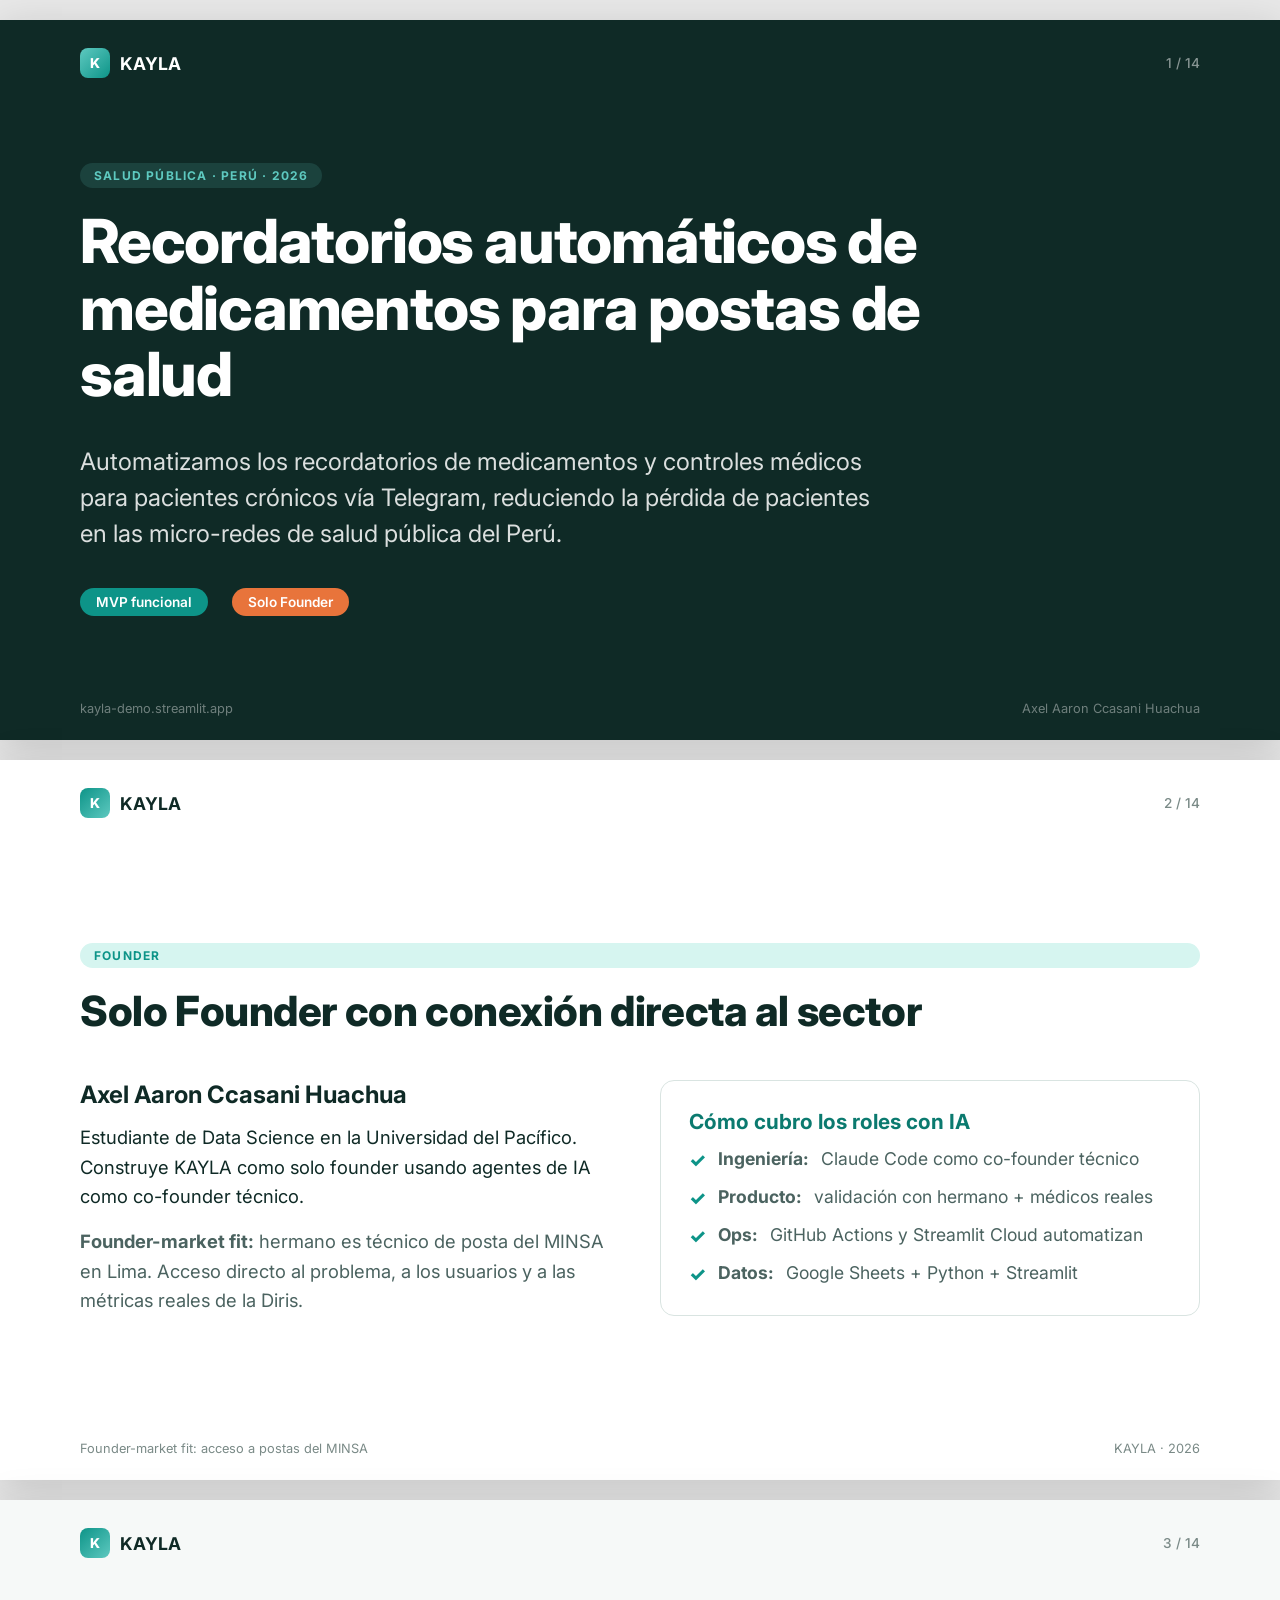
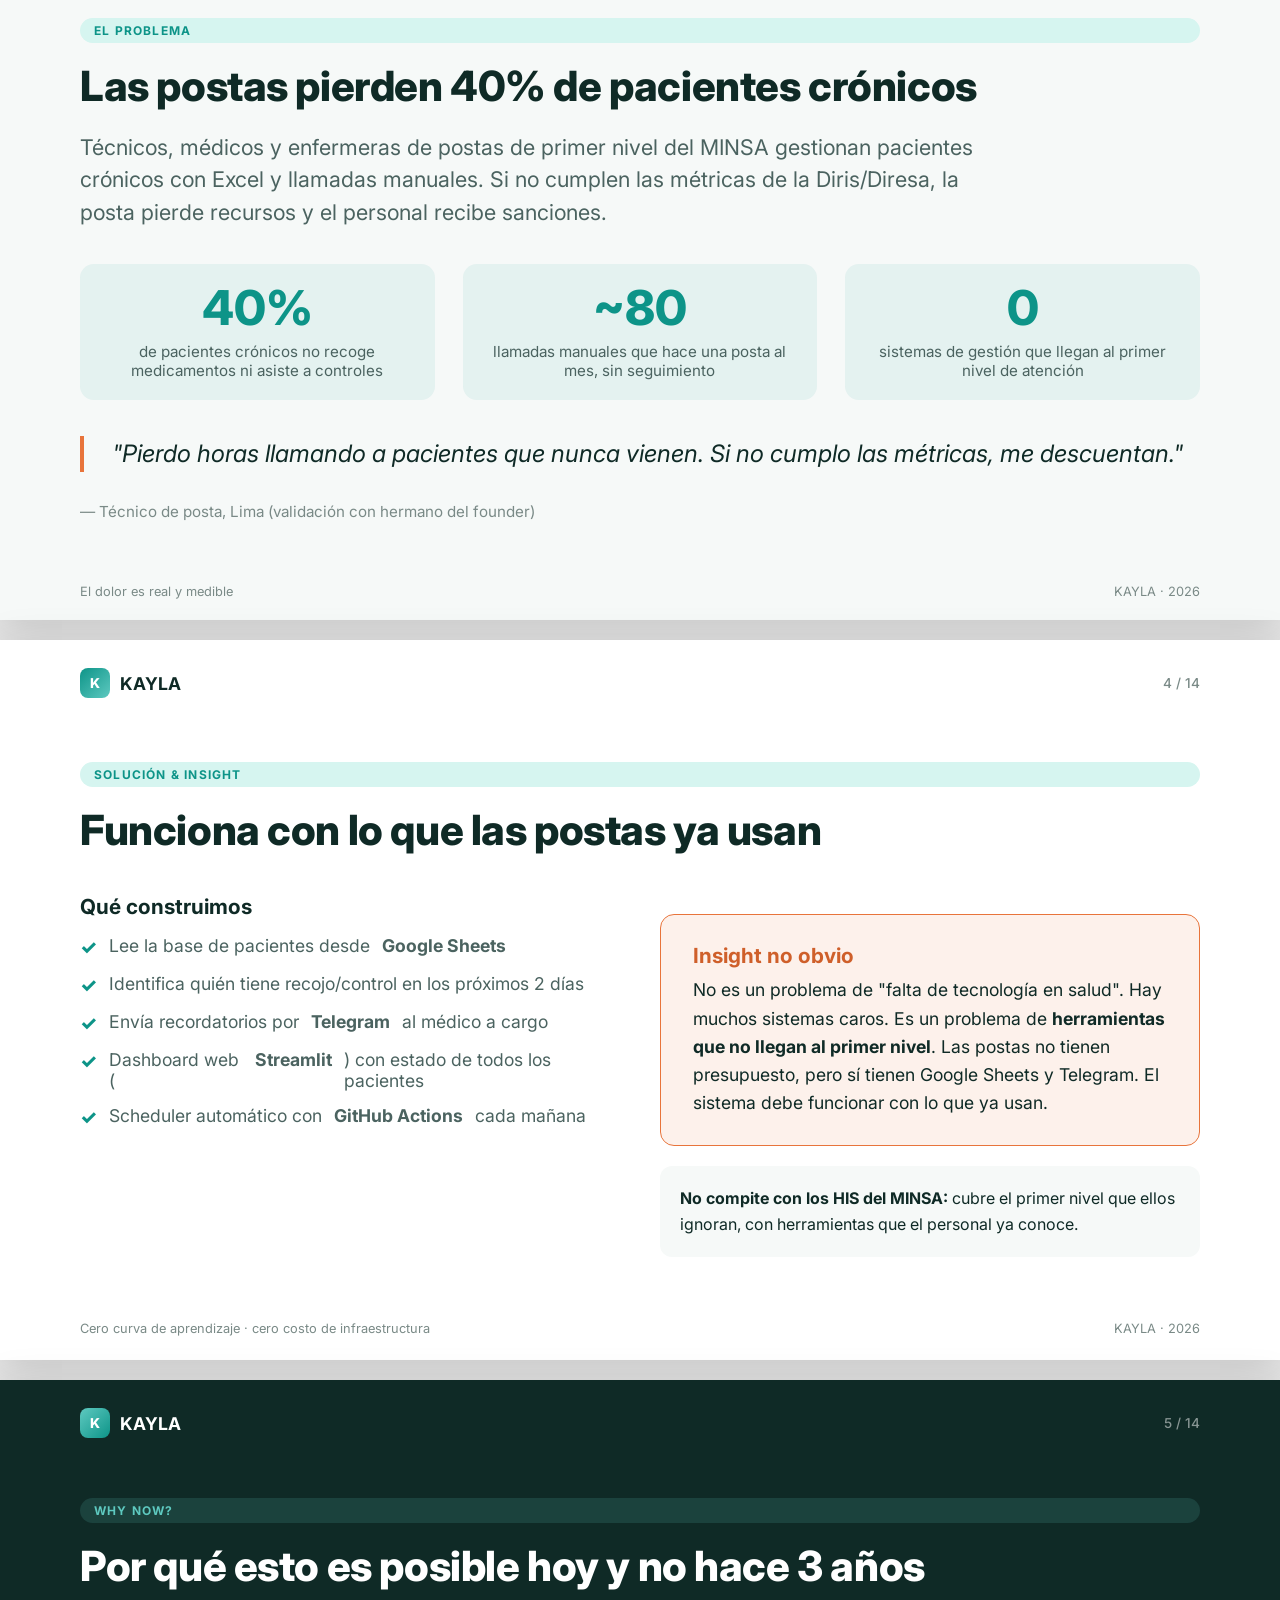
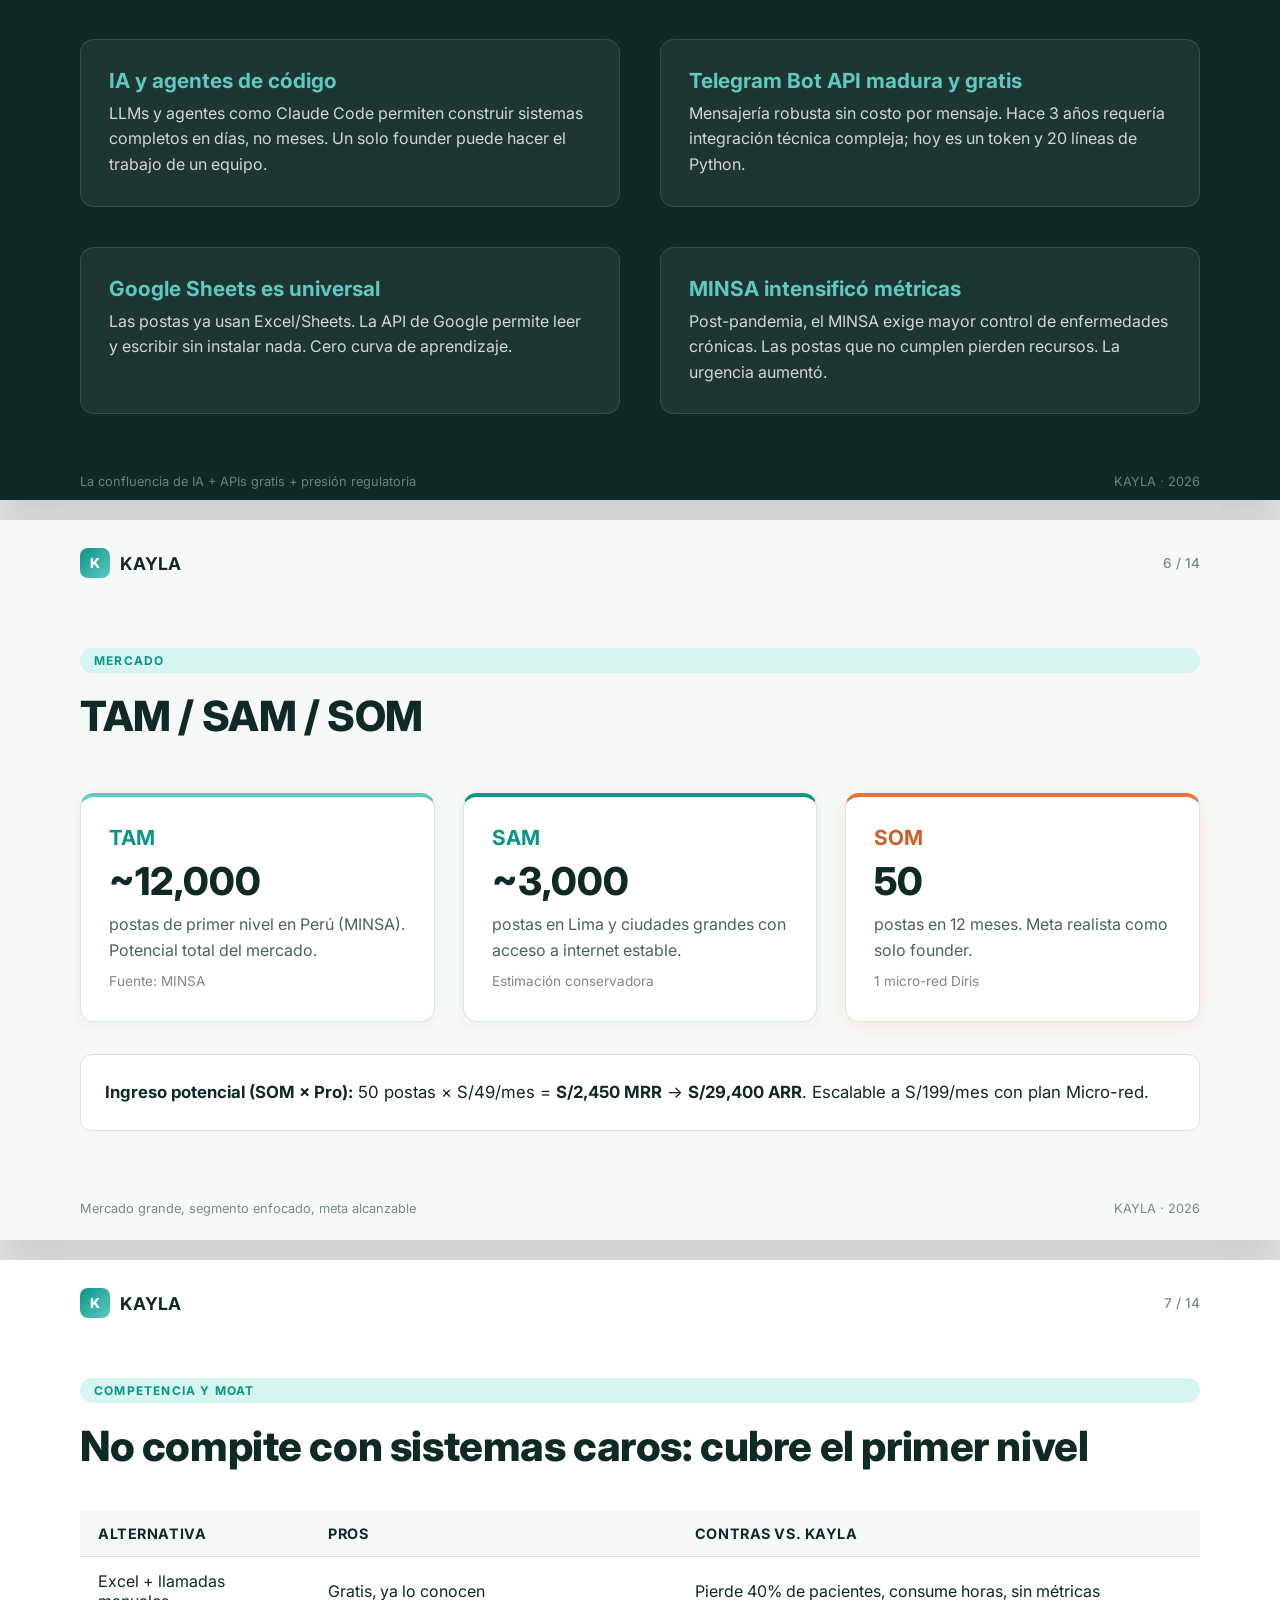
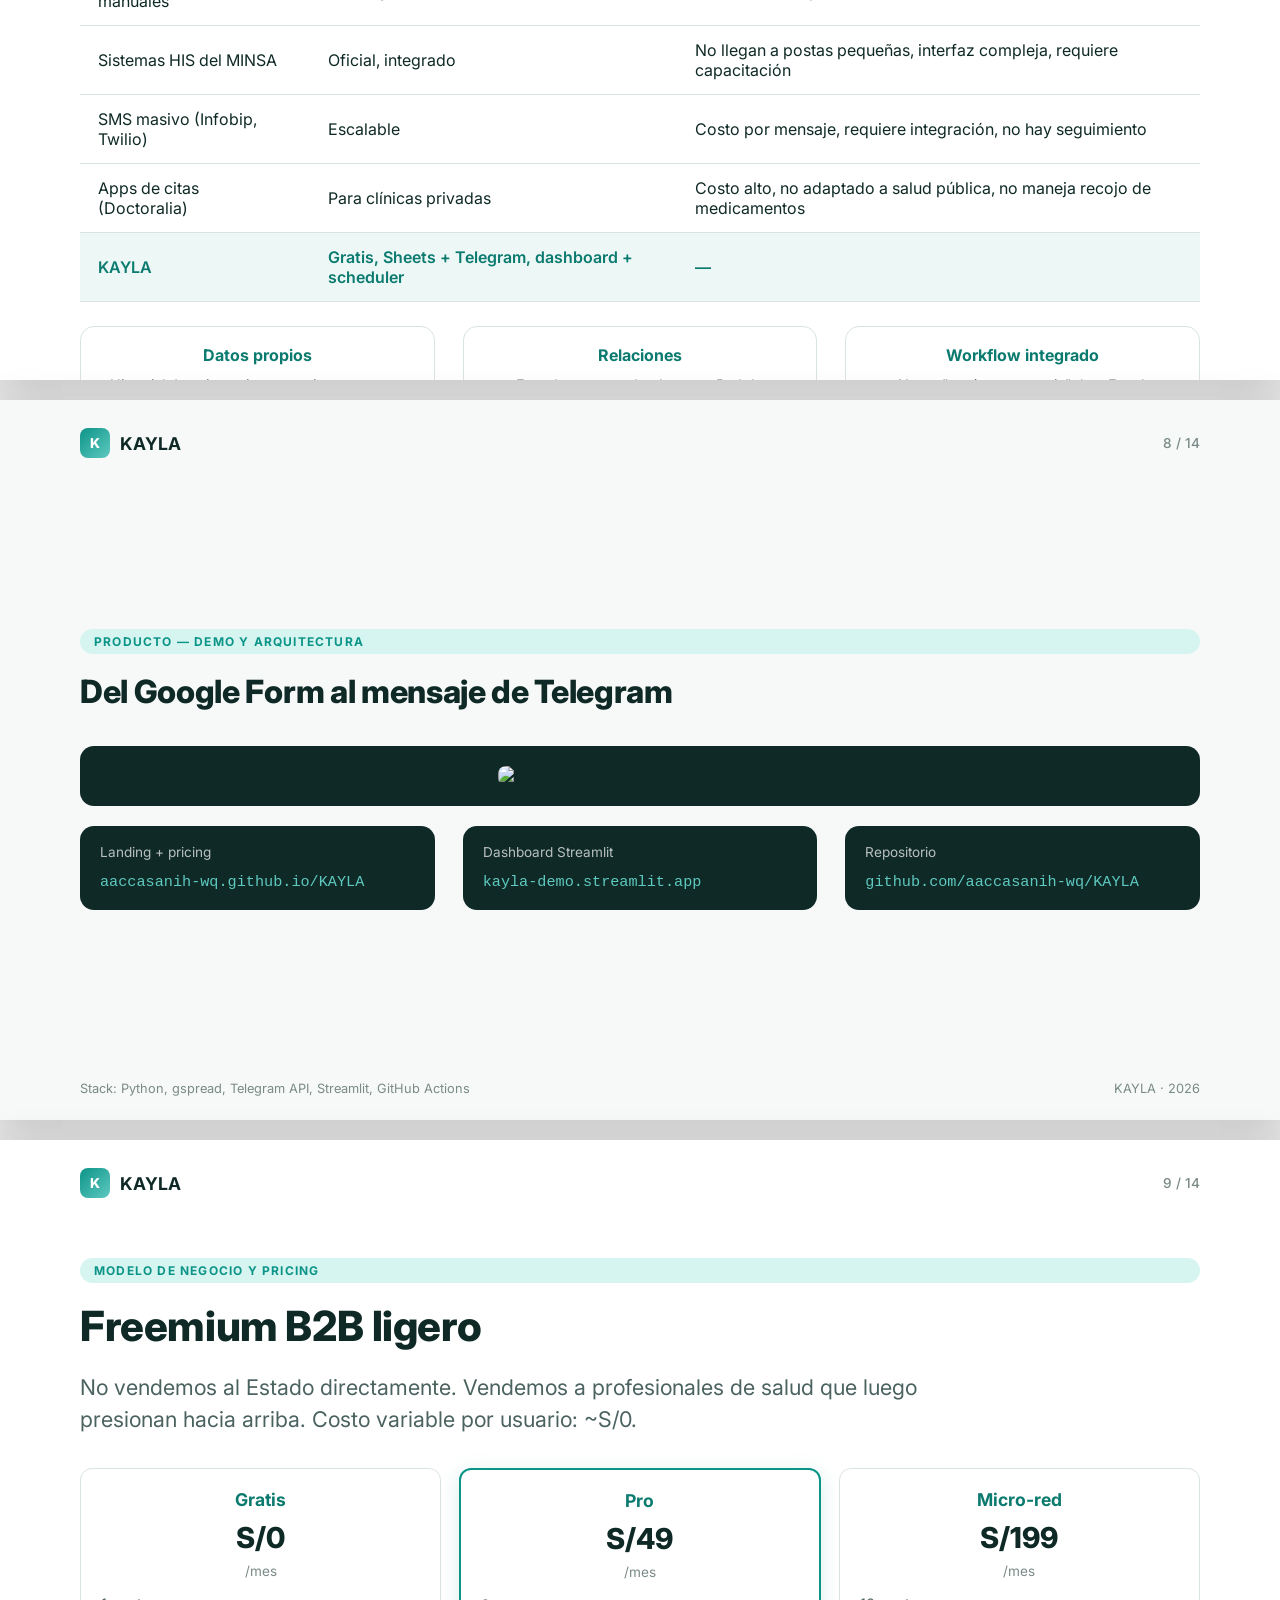
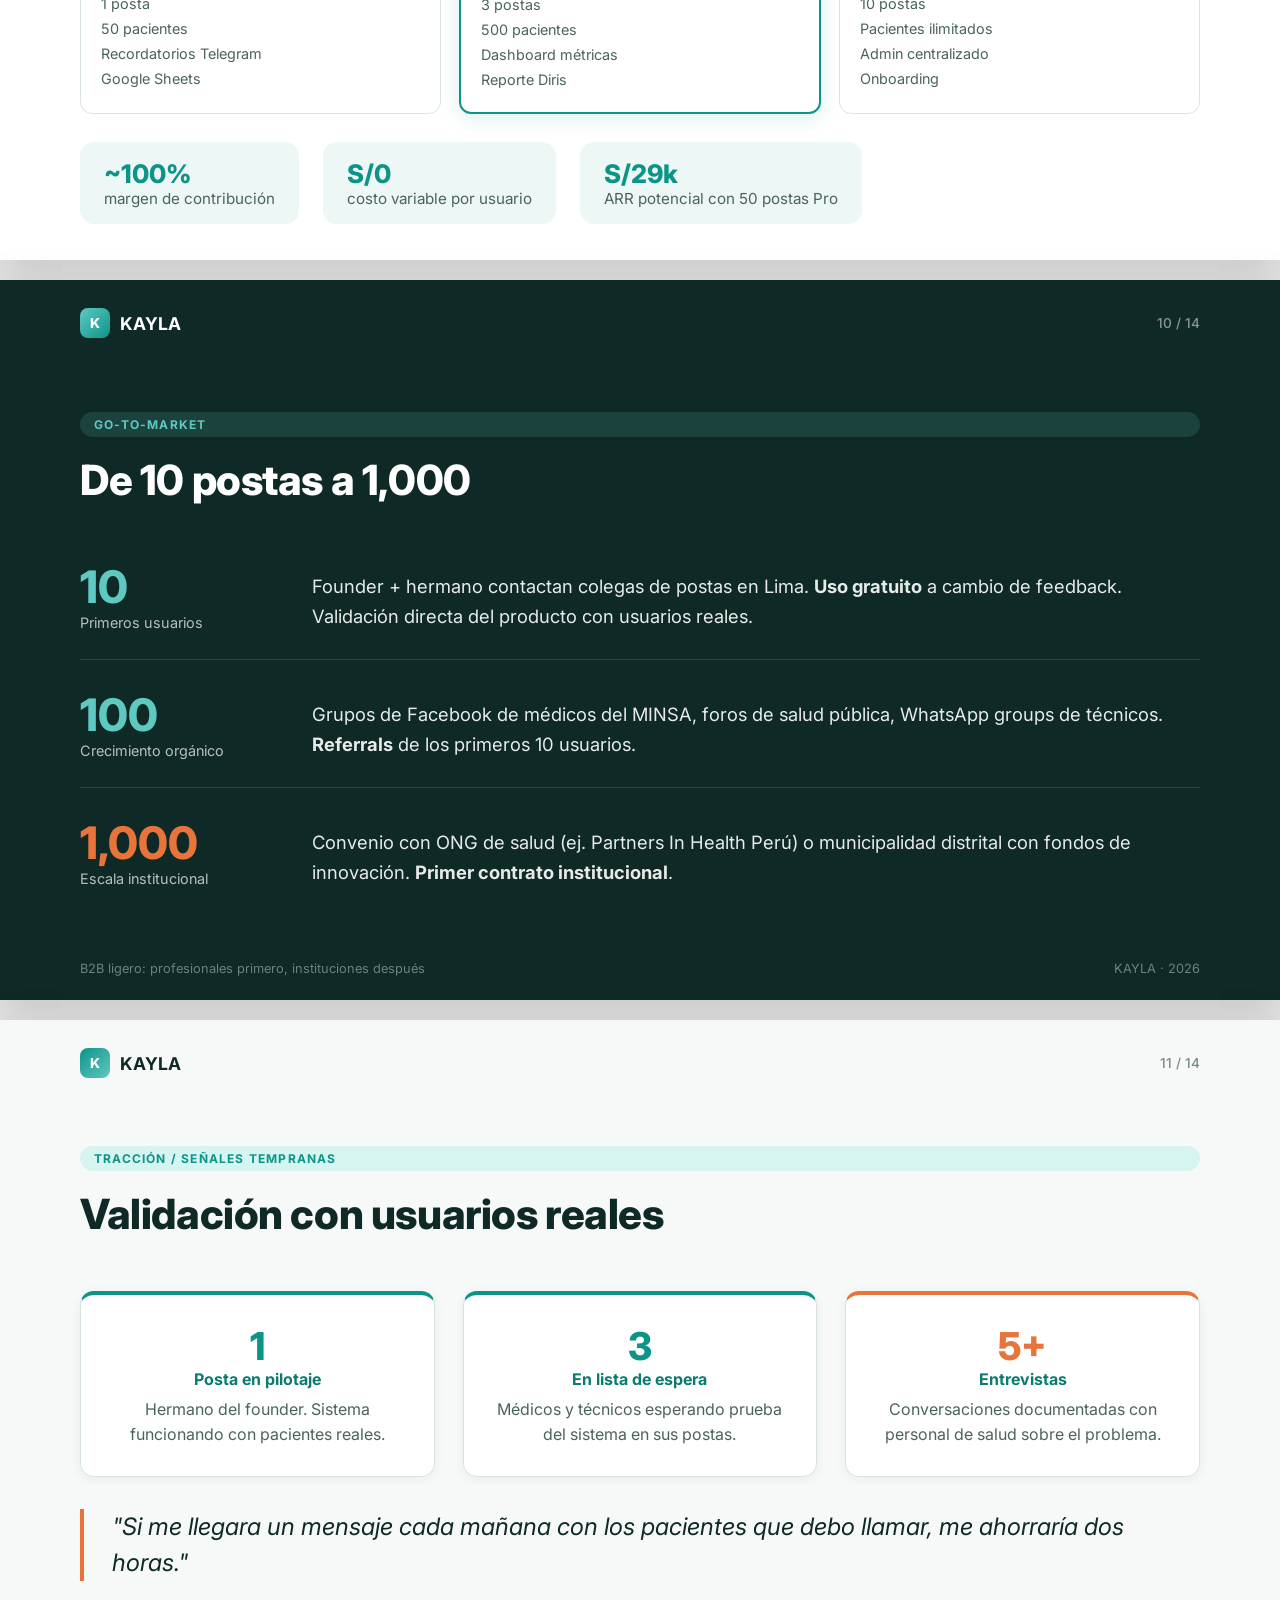
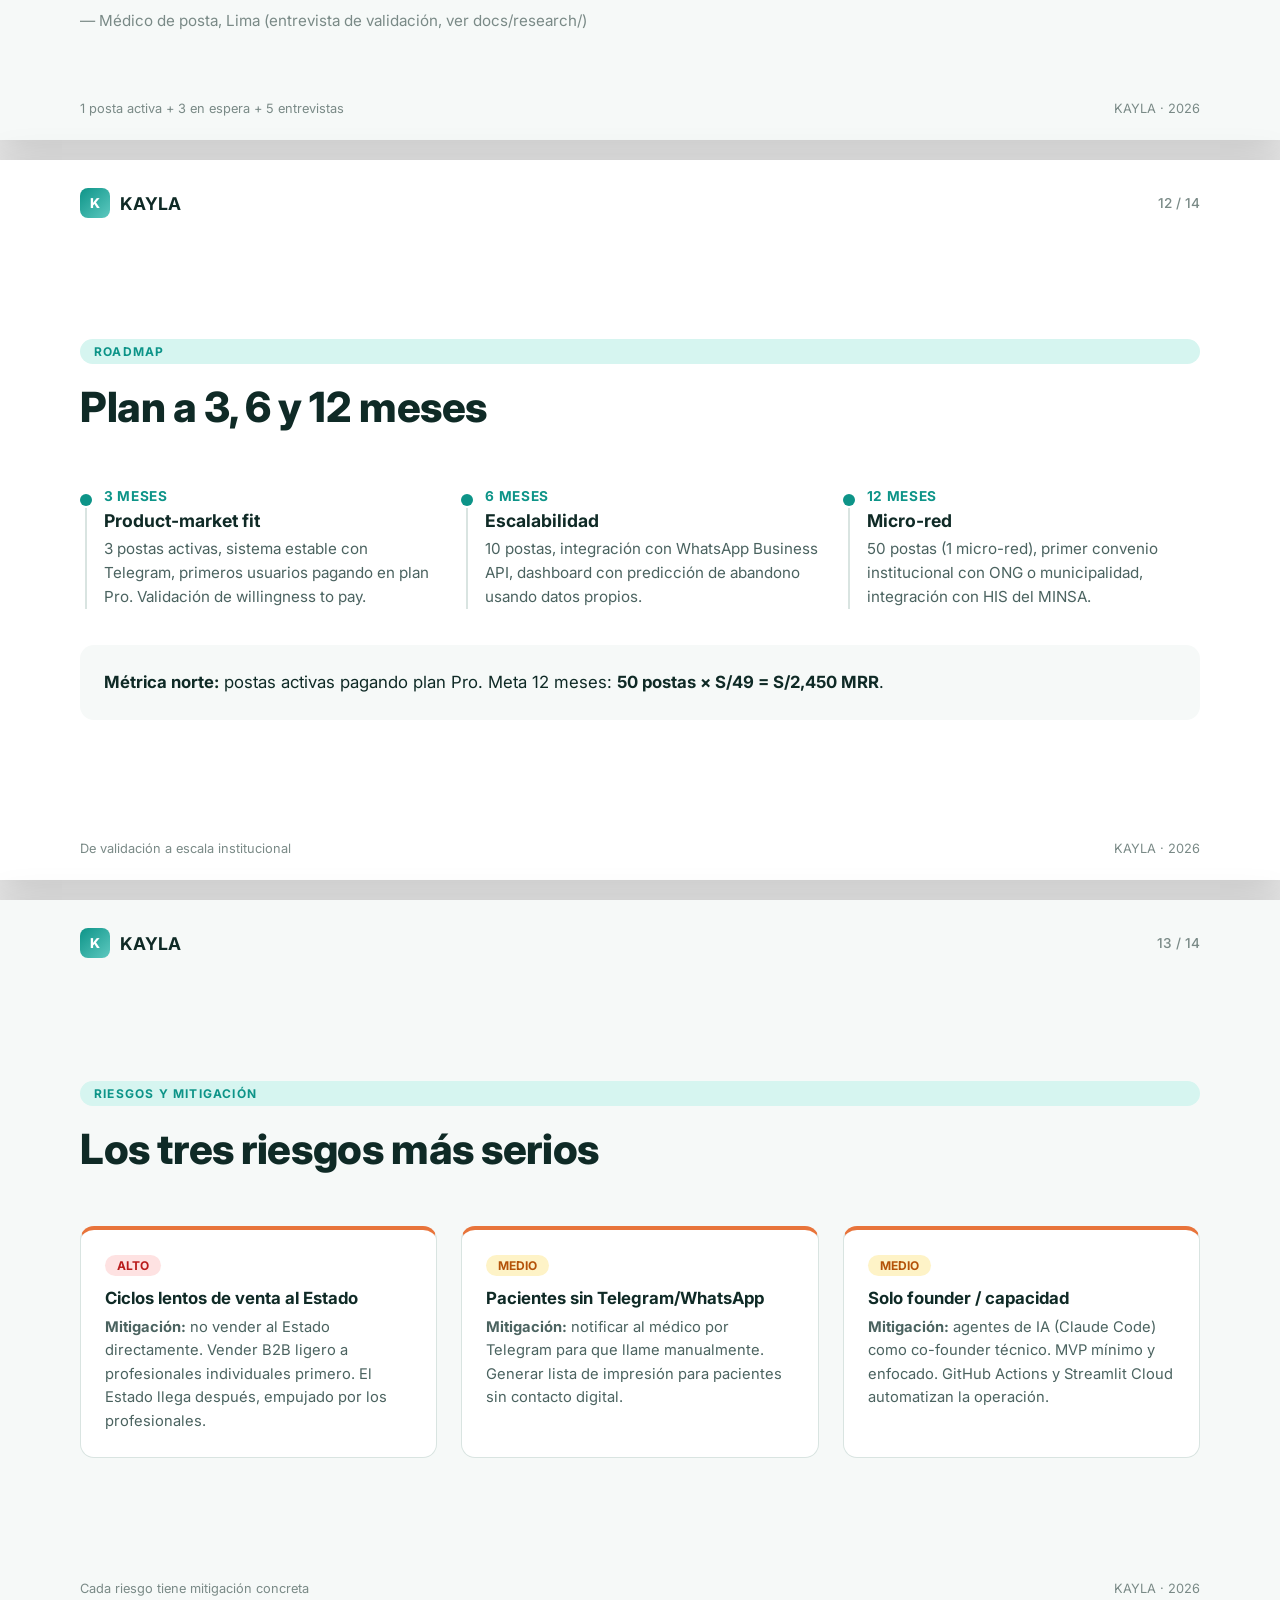
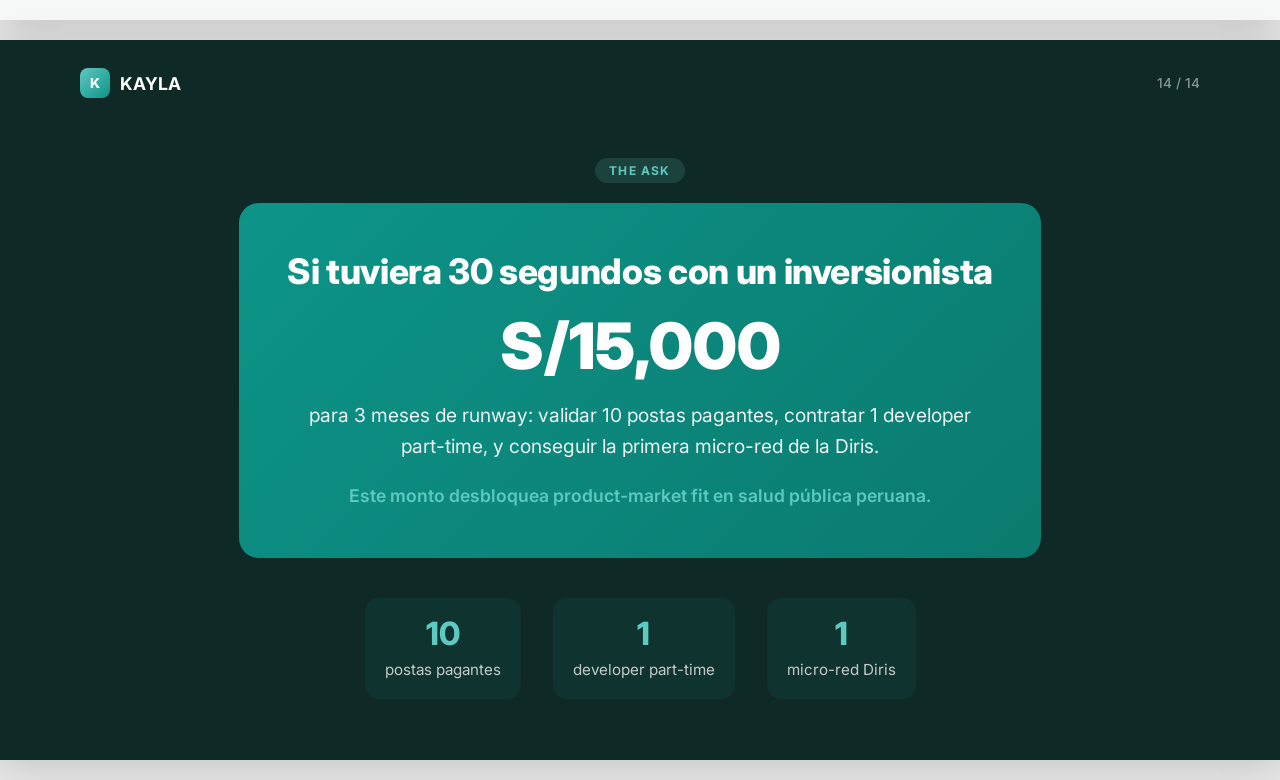
==== docs/pitch.html @ 45ea68ef "docs: agrega pitch deck en formato YC con 14 slides" ====
<!DOCTYPE html>
<html lang="es">
<head>
<meta charset="UTF-8">
<meta name="viewport" content="width=device-width, initial-scale=1.0">
<title>KAYLA — Pitch Deck</title>
<link rel="preconnect" href="https://fonts.googleapis.com">
<link rel="preconnect" href="https://fonts.gstatic.com" crossorigin>
<link href="https://fonts.googleapis.com/css2?family=Inter:wght@400;500;600;700;800;900&display=swap" rel="stylesheet">
<style>
  :root {
    --teal: #0d9488;
    --teal-dark: #0b7a6f;
    --teal-light: #5ec9c0;
    --teal-soft: #d6f5f0;
    --accent: #e8743b;
    --accent-dark: #cf5f2a;
    --bg: #ffffff;
    --bg-soft: #f6f9f8;
    --bg-dark: #0f2a26;
    --text: #0f2a26;
    --text-soft: #4b6360;
    --muted: #7a8a87;
    --border: #d9e4e1;
  }

  * { box-sizing: border-box; margin: 0; padding: 0; }

  body {
    font-family: 'Inter', -apple-system, sans-serif;
    color: var(--text);
    background: #e8e8e8;
  }

  .slide {
    width: 1280px;
    height: 720px;
    position: relative;
    overflow: hidden;
    background: var(--bg);
    margin: 20px auto;
    box-shadow: 0 8px 40px rgba(0,0,0,0.15);
    display: flex;
    flex-direction: column;
  }

  .slide-dark { background: var(--bg-dark); color: #fff; }
  .slide-soft { background: var(--bg-soft); }

  .slide-content {
    flex: 1;
    padding: 60px 80px;
    display: flex;
    flex-direction: column;
    justify-content: center;
  }

  .slide-header {
    padding: 28px 80px 0;
    display: flex;
    justify-content: space-between;
    align-items: center;
  }

  .slide-brand {
    display: flex;
    align-items: center;
    gap: 10px;
    font-weight: 700;
    font-size: 1.1rem;
  }

  .brand-mark {
    width: 30px;
    height: 30px;
    border-radius: 8px;
    background: linear-gradient(135deg, var(--teal), var(--teal-light));
    display: grid;
    place-items: center;
    color: #fff;
    font-weight: 800;
    font-size: 0.85rem;
  }

  .slide-dark .brand-mark { background: linear-gradient(135deg, var(--teal-light), var(--teal)); }

  .slide-number {
    font-size: 0.85rem;
    color: var(--muted);
    font-weight: 500;
  }

  .slide-dark .slide-number { color: rgba(255,255,255,0.5); }

  .slide-footer {
    padding: 0 80px 24px;
    display: flex;
    justify-content: space-between;
    align-items: center;
    font-size: 0.8rem;
    color: var(--muted);
  }

  .slide-dark .slide-footer { color: rgba(255,255,255,0.4); }

  .eyebrow {
    display: inline-block;
    font-size: 0.75rem;
    font-weight: 700;
    letter-spacing: 0.1em;
    text-transform: uppercase;
    color: var(--teal);
    background: var(--teal-soft);
    padding: 5px 14px;
    border-radius: 999px;
    margin-bottom: 20px;
  }

  .slide-dark .eyebrow {
    color: var(--teal-light);
    background: rgba(94, 201, 192, 0.15);
  }

  h1 {
    font-size: 3.2rem;
    font-weight: 800;
    line-height: 1.1;
    letter-spacing: -0.02em;
    margin-bottom: 24px;
  }

  h2 {
    font-size: 2.6rem;
    font-weight: 800;
    line-height: 1.15;
    letter-spacing: -0.01em;
    margin-bottom: 20px;
  }

  .slide-dark h1, .slide-dark h2 { color: #fff; }

  h3 {
    font-size: 1.3rem;
    font-weight: 700;
    margin-bottom: 10px;
  }

  p { line-height: 1.6; font-size: 1.15rem; }
  .slide-dark p { color: rgba(255,255,255,0.88); }

  .lead { font-size: 1.35rem; line-height: 1.5; color: var(--text-soft); }
  .slide-dark .lead { color: rgba(255,255,255,0.85); }

  .grid-2 { display: grid; grid-template-columns: 1fr 1fr; gap: 40px; }
  .grid-3 { display: grid; grid-template-columns: repeat(3, 1fr); gap: 28px; }
  .grid-4 { display: grid; grid-template-columns: repeat(4, 1fr); gap: 20px; }

  .card {
    background: #fff;
    border: 1px solid var(--border);
    border-radius: 14px;
    padding: 28px;
  }

  .slide-soft .card { box-shadow: 0 2px 12px rgba(15,42,38,0.06); }

  .card h3 { color: var(--teal-dark); margin-bottom: 8px; }
  .card p { font-size: 1rem; color: var(--text-soft); margin: 0; }

  .stat {
    text-align: center;
    padding: 20px;
    background: rgba(13,148,136,0.08);
    border-radius: 14px;
  }

  .stat-value {
    font-size: 3rem;
    font-weight: 800;
    color: var(--teal);
    line-height: 1;
    margin-bottom: 10px;
  }

  .stat-label {
    font-size: 0.95rem;
    color: var(--text-soft);
  }

  .stat-dark .stat-value { color: var(--teal-light); }
  .stat-dark .stat-label { color: rgba(255,255,255,0.75); }

  .pill {
    display: inline-block;
    padding: 6px 16px;
    border-radius: 999px;
    font-size: 0.85rem;
    font-weight: 600;
    background: var(--teal);
    color: #fff;
    margin-right: 8px;
  }

  table {
    width: 100%;
    border-collapse: collapse;
    font-size: 1rem;
  }

  th, td {
    text-align: left;
    padding: 14px 18px;
    border-bottom: 1px solid var(--border);
  }

  th {
    background: var(--bg-soft);
    font-weight: 700;
    color: var(--text);
    font-size: 0.9rem;
    text-transform: uppercase;
    letter-spacing: 0.04em;
  }

  .col-highlight {
    background: rgba(13,148,136,0.08);
    font-weight: 600;
    color: var(--teal-dark);
  }

  .check-list {
    list-style: none;
    display: grid;
    gap: 14px;
  }

  .check-list li {
    display: flex;
    gap: 12px;
    align-items: flex-start;
    font-size: 1.1rem;
    color: var(--text-soft);
  }

  .check-list li::before {
    content: "✓";
    color: var(--teal);
    font-weight: 800;
    font-size: 1.2rem;
    flex-shrink: 0;
  }

  .quote {
    font-size: 1.5rem;
    font-style: italic;
    line-height: 1.5;
    color: var(--text);
    border-left: 4px solid var(--accent);
    padding-left: 28px;
    margin: 20px 0;
  }

  .demo-urls {
    background: var(--bg-dark);
    border-radius: 14px;
    padding: 24px 32px;
    color: #fff;
  }

  .demo-urls a {
    color: var(--teal-light);
    font-family: monospace;
    font-size: 1rem;
  }

  .insight-box {
    background: rgba(232,116,59,0.1);
    border: 1.5px solid var(--accent);
    border-radius: 14px;
    padding: 28px 32px;
    margin-top: 20px;
  }

  .insight-box h3 {
    color: var(--accent-dark);
    margin-bottom: 8px;
  }

  .insight-box p { color: var(--text); margin: 0; font-size: 1.1rem; }

  .arch-img {
    background: var(--bg-dark);
    border-radius: 14px;
    padding: 20px;
    display: flex;
    justify-content: center;
  }

  .arch-img img, .arch-img svg { width: 100%; height: auto; border-radius: 8px; }

  .pricing-mini {
    display: grid;
    grid-template-columns: repeat(3, 1fr);
    gap: 18px;
  }

  .plan-mini {
    background: #fff;
    border: 1px solid var(--border);
    border-radius: 12px;
    padding: 20px;
    text-align: center;
  }

  .plan-mini.featured {
    border: 2px solid var(--teal);
    box-shadow: 0 4px 20px rgba(13,148,136,0.15);
  }

  .plan-mini h3 { font-size: 1.1rem; color: var(--teal-dark); }
  .plan-mini .price { font-size: 1.8rem; font-weight: 800; margin: 8px 0; }
  .plan-mini .price-sub { font-size: 0.85rem; color: var(--muted); margin-bottom: 12px; }
  .plan-mini ul { list-style: none; text-align: left; font-size: 0.9rem; color: var(--text-soft); }
  .plan-mini ul li { padding: 4px 0; }

  .timeline {
    display: grid;
    grid-template-columns: repeat(3, 1fr);
    gap: 24px;
  }

  .timeline-item {
    position: relative;
    padding-left: 24px;
  }

  .timeline-item::before {
    content: "";
    position: absolute;
    left: 0;
    top: 6px;
    width: 12px;
    height: 12px;
    border-radius: 50%;
    background: var(--teal);
  }

  .timeline-item::after {
    content: "";
    position: absolute;
    left: 5px;
    top: 20px;
    width: 2px;
    height: calc(100% - 20px);
    background: var(--border);
  }

  .timeline-label {
    font-size: 0.85rem;
    font-weight: 700;
    color: var(--teal);
    text-transform: uppercase;
    letter-spacing: 0.05em;
    margin-bottom: 6px;
  }

  .timeline-item h3 { font-size: 1.1rem; margin-bottom: 6px; }
  .timeline-item p { font-size: 0.95rem; color: var(--text-soft); margin: 0; }

  .risk-grid {
    display: grid;
    grid-template-columns: repeat(3, 1fr);
    gap: 24px;
  }

  .risk-card {
    background: #fff;
    border: 1px solid var(--border);
    border-radius: 14px;
    padding: 24px;
    border-top: 4px solid var(--accent);
  }

  .risk-card .severity {
    display: inline-block;
    padding: 3px 12px;
    border-radius: 999px;
    font-size: 0.75rem;
    font-weight: 700;
    text-transform: uppercase;
    margin-bottom: 12px;
  }

  .severity-high { background: #fee2e2; color: #b91c1c; }
  .severity-med { background: #fef3c7; color: #b45309; }

  .risk-card h3 { font-size: 1.05rem; margin-bottom: 8px; }
  .risk-card p { font-size: 0.92rem; color: var(--text-soft); margin: 0; }

  .ask-box {
    background: linear-gradient(135deg, var(--teal), var(--teal-dark));
    color: #fff;
    border-radius: 20px;
    padding: 48px;
    text-align: center;
  }

  .ask-box h2 { color: #fff; font-size: 2.2rem; margin-bottom: 16px; }
  .ask-box .amount { font-size: 4rem; font-weight: 900; margin: 16px 0; }
  .ask-box p { font-size: 1.2rem; color: rgba(255,255,255,0.92); max-width: 700px; margin: 0 auto; }

  @media print {
    @page {
      size: 1280px 720px;
      margin: 0;
    }
    body { background: #fff; }
    .slide {
      margin: 0;
      box-shadow: none;
      page-break-after: always;
      break-after: page;
    }
  }

  @media screen and (max-width: 1340px) {
    body { background: #e8e8e8; }
    .slide { transform-origin: top center; }
  }
</style>
</head>
<body>

<!-- Slide 1: Title -->
<section class="slide slide-dark">
  <div class="slide-header">
    <div class="slide-brand"><span class="brand-mark">K</span><span>KAYLA</span></div>
    <div class="slide-number">1 / 14</div>
  </div>
  <div class="slide-content" style="justify-content:center; align-items:flex-start;">
    <span class="eyebrow">Salud pública · Perú · 2026</span>
    <h1 style="font-size:3.8rem; max-width:1000px;">Recordatorios automáticos de medicamentos para postas de salud</h1>
    <p class="lead" style="font-size:1.5rem; max-width:820px; margin-top:12px;">
      Automatizamos los recordatorios de medicamentos y controles médicos para pacientes
      crónicos vía Telegram, reduciendo la pérdida de pacientes en las micro-redes de
      salud pública del Perú.
    </p>
    <div style="display:flex; gap:16px; margin-top:36px;">
      <span class="pill">MVP funcional</span>
      <span class="pill" style="background:var(--accent);">Solo Founder</span>
    </div>
  </div>
  <div class="slide-footer">
    <span>kayla-demo.streamlit.app</span>
    <span>Axel Aaron Ccasani Huachua</span>
  </div>
</section>

<!-- Slide 2: Founder -->
<section class="slide">
  <div class="slide-header">
    <div class="slide-brand"><span class="brand-mark">K</span><span>KAYLA</span></div>
    <div class="slide-number">2 / 14</div>
  </div>
  <div class="slide-content">
    <span class="eyebrow">Founder</span>
    <h2>Solo Founder con conexión directa al sector</h2>
    <div class="grid-2" style="margin-top:24px;">
      <div>
        <h3 style="font-size:1.5rem; margin-bottom:14px;">Axel Aaron Ccasani Huachua</h3>
        <p style="margin-bottom:16px;">
          Estudiante de Data Science en la Universidad del Pacífico. Construye KAYLA como
          solo founder usando agentes de IA como co-founder técnico.
        </p>
        <p style="color:var(--text-soft);">
          <strong>Founder-market fit:</strong> hermano es técnico de posta del MINSA en Lima.
          Acceso directo al problema, a los usuarios y a las métricas reales de la Diris.
        </p>
      </div>
      <div class="card">
        <h3>Cómo cubro los roles con IA</h3>
        <ul class="check-list" style="margin-top:14px;">
          <li><strong>Ingeniería:</strong> Claude Code como co-founder técnico</li>
          <li><strong>Producto:</strong> validación con hermano + médicos reales</li>
          <li><strong>Ops:</strong> GitHub Actions y Streamlit Cloud automatizan</li>
          <li><strong>Datos:</strong> Google Sheets + Python + Streamlit</li>
        </ul>
      </div>
    </div>
  </div>
  <div class="slide-footer">
    <span>Founder-market fit: acceso a postas del MINSA</span>
    <span>KAYLA · 2026</span>
  </div>
</section>

<!-- Slide 3: Problema -->
<section class="slide slide-soft">
  <div class="slide-header">
    <div class="slide-brand"><span class="brand-mark">K</span><span>KAYLA</span></div>
    <div class="slide-number">3 / 14</div>
  </div>
  <div class="slide-content">
    <span class="eyebrow">El problema</span>
    <h2>Las postas pierden 40% de pacientes crónicos</h2>
    <p class="lead" style="max-width:900px; margin-bottom:36px;">
      Técnicos, médicos y enfermeras de postas de primer nivel del MINSA gestionan
      pacientes crónicos con Excel y llamadas manuales. Si no cumplen las métricas de la
      Diris/Diresa, la posta pierde recursos y el personal recibe sanciones.
    </p>
    <div class="grid-3">
      <div class="stat">
        <div class="stat-value">40%</div>
        <div class="stat-label">de pacientes crónicos no recoge medicamentos ni asiste a controles</div>
      </div>
      <div class="stat">
        <div class="stat-value">~80</div>
        <div class="stat-label">llamadas manuales que hace una posta al mes, sin seguimiento</div>
      </div>
      <div class="stat">
        <div class="stat-value">0</div>
        <div class="stat-label">sistemas de gestión que llegan al primer nivel de atención</div>
      </div>
    </div>
    <div class="quote" style="margin-top:36px;">
      "Pierdo horas llamando a pacientes que nunca vienen. Si no cumplo las métricas, me descuentan."
    </div>
    <p style="color:var(--muted); font-size:0.95rem; margin-top:8px;">
      — Técnico de posta, Lima (validación con hermano del founder)
    </p>
  </div>
  <div class="slide-footer">
    <span>El dolor es real y medible</span>
    <span>KAYLA · 2026</span>
  </div>
</section>

<!-- Slide 4: Solución & Insight -->
<section class="slide">
  <div class="slide-header">
    <div class="slide-brand"><span class="brand-mark">K</span><span>KAYLA</span></div>
    <div class="slide-number">4 / 14</div>
  </div>
  <div class="slide-content">
    <span class="eyebrow">Solución & insight</span>
    <h2>Funciona con lo que las postas ya usan</h2>
    <div class="grid-2" style="margin-top:20px;">
      <div>
        <h3 style="margin-bottom:16px;">Qué construimos</h3>
        <ul class="check-list">
          <li>Lee la base de pacientes desde <strong>Google Sheets</strong></li>
          <li>Identifica quién tiene recojo/control en los próximos 2 días</li>
          <li>Envía recordatorios por <strong>Telegram</strong> al médico a cargo</li>
          <li>Dashboard web (<strong>Streamlit</strong>) con estado de todos los pacientes</li>
          <li>Scheduler automático con <strong>GitHub Actions</strong> cada mañana</li>
        </ul>
      </div>
      <div>
        <div class="insight-box">
          <h3>Insight no obvio</h3>
          <p>
            No es un problema de "falta de tecnología en salud". Hay muchos sistemas caros.
            Es un problema de <strong>herramientas que no llegan al primer nivel</strong>.
            Las postas no tienen presupuesto, pero sí tienen Google Sheets y Telegram.
            El sistema debe funcionar con lo que ya usan.
          </p>
        </div>
        <div style="margin-top:20px; padding:20px; background:var(--bg-soft); border-radius:12px;">
          <p style="font-size:1rem; margin:0;">
            <strong>No compite con los HIS del MINSA:</strong> cubre el primer nivel que
            ellos ignoran, con herramientas que el personal ya conoce.
          </p>
        </div>
      </div>
    </div>
  </div>
  <div class="slide-footer">
    <span>Cero curva de aprendizaje · cero costo de infraestructura</span>
    <span>KAYLA · 2026</span>
  </div>
</section>

<!-- Slide 5: Why now -->
<section class="slide slide-dark">
  <div class="slide-header">
    <div class="slide-brand"><span class="brand-mark">K</span><span>KAYLA</span></div>
    <div class="slide-number">5 / 14</div>
  </div>
  <div class="slide-content">
    <span class="eyebrow">Why now?</span>
    <h2>Por qué esto es posible hoy y no hace 3 años</h2>
    <div class="grid-2" style="margin-top:28px;">
      <div class="card" style="background:rgba(255,255,255,0.06); border-color:rgba(255,255,255,0.12);">
        <h3 style="color:var(--teal-light);">IA y agentes de código</h3>
        <p style="color:rgba(255,255,255,0.8);">LLMs y agentes como Claude Code permiten construir sistemas completos en días, no meses. Un solo founder puede hacer el trabajo de un equipo.</p>
      </div>
      <div class="card" style="background:rgba(255,255,255,0.06); border-color:rgba(255,255,255,0.12);">
        <h3 style="color:var(--teal-light);">Telegram Bot API madura y gratis</h3>
        <p style="color:rgba(255,255,255,0.8);">Mensajería robusta sin costo por mensaje. Hace 3 años requería integración técnica compleja; hoy es un token y 20 líneas de Python.</p>
      </div>
      <div class="card" style="background:rgba(255,255,255,0.06); border-color:rgba(255,255,255,0.12);">
        <h3 style="color:var(--teal-light);">Google Sheets es universal</h3>
        <p style="color:rgba(255,255,255,0.8);">Las postas ya usan Excel/Sheets. La API de Google permite leer y escribir sin instalar nada. Cero curva de aprendizaje.</p>
      </div>
      <div class="card" style="background:rgba(255,255,255,0.06); border-color:rgba(255,255,255,0.12);">
        <h3 style="color:var(--teal-light);">MINSA intensificó métricas</h3>
        <p style="color:rgba(255,255,255,0.8);">Post-pandemia, el MINSA exige mayor control de enfermedades crónicas. Las postas que no cumplen pierden recursos. La urgencia aumentó.</p>
      </div>
    </div>
  </div>
  <div class="slide-footer">
    <span>La confluencia de IA + APIs gratis + presión regulatoria</span>
    <span>KAYLA · 2026</span>
  </div>
</section>

<!-- Slide 6: Mercado -->
<section class="slide slide-soft">
  <div class="slide-header">
    <div class="slide-brand"><span class="brand-mark">K</span><span>KAYLA</span></div>
    <div class="slide-number">6 / 14</div>
  </div>
  <div class="slide-content">
    <span class="eyebrow">Mercado</span>
    <h2>TAM / SAM / SOM</h2>
    <div class="grid-3" style="margin-top:32px;">
      <div class="card" style="border-top:4px solid var(--teal-light);">
        <h3 style="color:var(--teal);">TAM</h3>
        <div style="font-size:2.4rem; font-weight:800; color:var(--text); margin:8px 0;">~12,000</div>
        <p>postas de primer nivel en Perú (MINSA). Potencial total del mercado.</p>
        <p style="font-size:0.85rem; color:var(--muted); margin-top:8px;">Fuente: MINSA</p>
      </div>
      <div class="card" style="border-top:4px solid var(--teal);">
        <h3 style="color:var(--teal);">SAM</h3>
        <div style="font-size:2.4rem; font-weight:800; color:var(--text); margin:8px 0;">~3,000</div>
        <p>postas en Lima y ciudades grandes con acceso a internet estable.</p>
        <p style="font-size:0.85rem; color:var(--muted); margin-top:8px;">Estimación conservadora</p>
      </div>
      <div class="card" style="border-top:4px solid var(--accent); box-shadow:0 4px 20px rgba(232,116,59,0.15);">
        <h3 style="color:var(--accent-dark);">SOM</h3>
        <div style="font-size:2.4rem; font-weight:800; color:var(--text); margin:8px 0;">50</div>
        <p>postas en 12 meses. Meta realista como solo founder.</p>
        <p style="font-size:0.85rem; color:var(--muted); margin-top:8px;">1 micro-red Diris</p>
      </div>
    </div>
    <div style="margin-top:32px; padding:24px; background:#fff; border-radius:12px; border:1px solid var(--border);">
      <p style="margin:0; font-size:1.05rem;">
        <strong>Ingreso potencial (SOM × Pro):</strong> 50 postas × S/49/mes = <strong>S/2,450 MRR</strong>
        → <strong>S/29,400 ARR</strong>. Escalable a S/199/mes con plan Micro-red.
      </p>
    </div>
  </div>
  <div class="slide-footer">
    <span>Mercado grande, segmento enfocado, meta alcanzable</span>
    <span>KAYLA · 2026</span>
  </div>
</section>

<!-- Slide 7: Competencia y moat -->
<section class="slide">
  <div class="slide-header">
    <div class="slide-brand"><span class="brand-mark">K</span><span>KAYLA</span></div>
    <div class="slide-number">7 / 14</div>
  </div>
  <div class="slide-content">
    <span class="eyebrow">Competencia y moat</span>
    <h2>No compite con sistemas caros: cubre el primer nivel</h2>
    <table style="margin-top:20px;">
      <thead>
        <tr>
          <th>Alternativa</th>
          <th>Pros</th>
          <th>Contras vs. KAYLA</th>
        </tr>
      </thead>
      <tbody>
        <tr>
          <td>Excel + llamadas manuales</td>
          <td>Gratis, ya lo conocen</td>
          <td>Pierde 40% de pacientes, consume horas, sin métricas</td>
        </tr>
        <tr>
          <td>Sistemas HIS del MINSA</td>
          <td>Oficial, integrado</td>
          <td>No llegan a postas pequeñas, interfaz compleja, requiere capacitación</td>
        </tr>
        <tr>
          <td>SMS masivo (Infobip, Twilio)</td>
          <td>Escalable</td>
          <td>Costo por mensaje, requiere integración, no hay seguimiento</td>
        </tr>
        <tr>
          <td>Apps de citas (Doctoralia)</td>
          <td>Para clínicas privadas</td>
          <td>Costo alto, no adaptado a salud pública, no maneja recojo de medicamentos</td>
        </tr>
        <tr>
          <td class="col-highlight">KAYLA</td>
          <td class="col-highlight">Gratis, Sheets + Telegram, dashboard + scheduler</td>
          <td class="col-highlight">—</td>
        </tr>
      </tbody>
    </table>
    <div class="grid-3" style="margin-top:24px;">
      <div class="card" style="text-align:center; padding:18px;">
        <h3 style="font-size:1rem;">Datos propios</h3>
        <p style="font-size:0.9rem;">Historial de asistencia por paciente, posta y enfermedad → predicción de abandono</p>
      </div>
      <div class="card" style="text-align:center; padding:18px;">
        <h3 style="font-size:1rem;">Relaciones</h3>
        <p style="font-size:0.9rem;">Founder conectado al sector. Red de contactos con técnicos y médicos del MINSA</p>
      </div>
      <div class="card" style="text-align:center; padding:18px;">
        <h3 style="font-size:1rem;">Workflow integrado</h3>
        <p style="font-size:0.9rem;">No es "envía un mensaje": leer Excel, identificar riesgo, notificar, confirmar, reportar</p>
      </div>
    </div>
  </div>
  <div class="slide-footer">
    <span>Moat: datos + relaciones + workflow</span>
    <span>KAYLA · 2026</span>
  </div>
</section>

<!-- Slide 8: Producto y arquitectura -->
<section class="slide slide-soft">
  <div class="slide-header">
    <div class="slide-brand"><span class="brand-mark">K</span><span>KAYLA</span></div>
    <div class="slide-number">8 / 14</div>
  </div>
  <div class="slide-content" style="padding:48px 80px;">
    <span class="eyebrow">Producto — demo y arquitectura</span>
    <h2 style="font-size:2rem;">Del Google Form al mensaje de Telegram</h2>
    <div class="arch-img" style="margin-top:16px;">
      <img src="architecture.svg" alt="Diagrama de arquitectura de KAYLA" style="max-height:340px; width:auto;">
    </div>
    <div class="grid-3" style="margin-top:20px;">
      <div class="demo-urls" style="padding:16px 20px;">
        <p style="font-size:0.85rem; margin-bottom:6px; color:rgba(255,255,255,0.7);">Landing + pricing</p>
        <p style="font-size:0.95rem; margin:0; font-family:monospace; color:var(--teal-light);">aaccasanih-wq.github.io/KAYLA</p>
      </div>
      <div class="demo-urls" style="padding:16px 20px;">
        <p style="font-size:0.85rem; margin-bottom:6px; color:rgba(255,255,255,0.7);">Dashboard Streamlit</p>
        <p style="font-size:0.95rem; margin:0; font-family:monospace; color:var(--teal-light);">kayla-demo.streamlit.app</p>
      </div>
      <div class="demo-urls" style="padding:16px 20px;">
        <p style="font-size:0.85rem; margin-bottom:6px; color:rgba(255,255,255,0.7);">Repositorio</p>
        <p style="font-size:0.95rem; margin:0; font-family:monospace; color:var(--teal-light);">github.com/aaccasanih-wq/KAYLA</p>
      </div>
    </div>
  </div>
  <div class="slide-footer">
    <span>Stack: Python, gspread, Telegram API, Streamlit, GitHub Actions</span>
    <span>KAYLA · 2026</span>
  </div>
</section>

<!-- Slide 9: Modelo de negocio -->
<section class="slide">
  <div class="slide-header">
    <div class="slide-brand"><span class="brand-mark">K</span><span>KAYLA</span></div>
    <div class="slide-number">9 / 14</div>
  </div>
  <div class="slide-content">
    <span class="eyebrow">Modelo de negocio y pricing</span>
    <h2>Freemium B2B ligero</h2>
    <p class="lead" style="max-width:880px; margin-bottom:32px;">
      No vendemos al Estado directamente. Vendemos a profesionales de salud que luego
      presionan hacia arriba. Costo variable por usuario: ~S/0.
    </p>
    <div class="pricing-mini">
      <div class="plan-mini">
        <h3>Gratis</h3>
        <div class="price">S/0</div>
        <div class="price-sub">/mes</div>
        <ul>
          <li>1 posta</li>
          <li>50 pacientes</li>
          <li>Recordatorios Telegram</li>
          <li>Google Sheets</li>
        </ul>
      </div>
      <div class="plan-mini featured">
        <h3>Pro</h3>
        <div class="price">S/49</div>
        <div class="price-sub">/mes</div>
        <ul>
          <li>3 postas</li>
          <li>500 pacientes</li>
          <li>Dashboard métricas</li>
          <li>Reporte Diris</li>
        </ul>
      </div>
      <div class="plan-mini">
        <h3>Micro-red</h3>
        <div class="price">S/199</div>
        <div class="price-sub">/mes</div>
        <ul>
          <li>10 postas</li>
          <li>Pacientes ilimitados</li>
          <li>Admin centralizado</li>
          <li>Onboarding</li>
        </ul>
      </div>
    </div>
    <div style="margin-top:28px; display:flex; gap:24px;">
      <div class="stat" style="text-align:left; padding:16px 24px;">
        <div style="font-size:1.6rem; font-weight:800; color:var(--teal);">~100%</div>
        <div class="stat-label">margen de contribución</div>
      </div>
      <div class="stat" style="text-align:left; padding:16px 24px;">
        <div style="font-size:1.6rem; font-weight:800; color:var(--teal);">S/0</div>
        <div class="stat-label">costo variable por usuario</div>
      </div>
      <div class="stat" style="text-align:left; padding:16px 24px;">
        <div style="font-size:1.6rem; font-weight:800; color:var(--teal);">S/29k</div>
        <div class="stat-label">ARR potencial con 50 postas Pro</div>
      </div>
    </div>
  </div>
  <div class="slide-footer">
    <span>Telegram, Sheets y GitHub Actions son gratuitos</span>
    <span>KAYLA · 2026</span>
  </div>
</section>

<!-- Slide 10: GTM -->
<section class="slide slide-dark">
  <div class="slide-header">
    <div class="slide-brand"><span class="brand-mark">K</span><span>KAYLA</span></div>
    <div class="slide-number">10 / 14</div>
  </div>
  <div class="slide-content">
    <span class="eyebrow">Go-to-market</span>
    <h2>De 10 postas a 1,000</h2>
    <div style="margin-top:36px;">
      <div style="display:grid; grid-template-columns:200px 1fr; gap:32px; margin-bottom:28px; align-items:start;">
        <div>
          <div style="font-size:2.8rem; font-weight:800; color:var(--teal-light);">10</div>
          <div style="color:rgba(255,255,255,0.7); font-size:0.9rem;">Primeros usuarios</div>
        </div>
        <div style="padding-top:12px;">
          <p style="color:rgba(255,255,255,0.9); margin:0;">
            Founder + hermano contactan colegas de postas en Lima. <strong>Uso gratuito</strong>
            a cambio de feedback. Validación directa del producto con usuarios reales.
          </p>
        </div>
      </div>
      <div style="display:grid; grid-template-columns:200px 1fr; gap:32px; margin-bottom:28px; align-items:start; border-top:1px solid rgba(255,255,255,0.12); padding-top:28px;">
        <div>
          <div style="font-size:2.8rem; font-weight:800; color:var(--teal-light);">100</div>
          <div style="color:rgba(255,255,255,0.7); font-size:0.9rem;">Crecimiento orgánico</div>
        </div>
        <div style="padding-top:12px;">
          <p style="color:rgba(255,255,255,0.9); margin:0;">
            Grupos de Facebook de médicos del MINSA, foros de salud pública, WhatsApp groups
            de técnicos. <strong>Referrals</strong> de los primeros 10 usuarios.
          </p>
        </div>
      </div>
      <div style="display:grid; grid-template-columns:200px 1fr; gap:32px; align-items:start; border-top:1px solid rgba(255,255,255,0.12); padding-top:28px;">
        <div>
          <div style="font-size:2.8rem; font-weight:800; color:var(--accent);">1,000</div>
          <div style="color:rgba(255,255,255,0.7); font-size:0.9rem;">Escala institucional</div>
        </div>
        <div style="padding-top:12px;">
          <p style="color:rgba(255,255,255,0.9); margin:0;">
            Convenio con ONG de salud (ej. Partners In Health Perú) o municipalidad distrital
            con fondos de innovación. <strong>Primer contrato institucional</strong>.
          </p>
        </div>
      </div>
    </div>
  </div>
  <div class="slide-footer">
    <span>B2B ligero: profesionales primero, instituciones después</span>
    <span>KAYLA · 2026</span>
  </div>
</section>

<!-- Slide 11: Tracción -->
<section class="slide slide-soft">
  <div class="slide-header">
    <div class="slide-brand"><span class="brand-mark">K</span><span>KAYLA</span></div>
    <div class="slide-number">11 / 14</div>
  </div>
  <div class="slide-content">
    <span class="eyebrow">Tracción / señales tempranas</span>
    <h2>Validación con usuarios reales</h2>
    <div class="grid-3" style="margin-top:32px;">
      <div class="card" style="text-align:center; border-top:4px solid var(--teal);">
        <div style="font-size:2.4rem; font-weight:800; color:var(--teal);">1</div>
        <h3 style="font-size:1rem;">Posta en pilotaje</h3>
        <p>Hermano del founder. Sistema funcionando con pacientes reales.</p>
      </div>
      <div class="card" style="text-align:center; border-top:4px solid var(--teal);">
        <div style="font-size:2.4rem; font-weight:800; color:var(--teal);">3</div>
        <h3 style="font-size:1rem;">En lista de espera</h3>
        <p>Médicos y técnicos esperando prueba del sistema en sus postas.</p>
      </div>
      <div class="card" style="text-align:center; border-top:4px solid var(--accent);">
        <div style="font-size:2.4rem; font-weight:800; color:var(--accent);">5+</div>
        <h3 style="font-size:1rem;">Entrevistas</h3>
        <p>Conversaciones documentadas con personal de salud sobre el problema.</p>
      </div>
    </div>
    <div class="quote" style="margin-top:32px;">
      "Si me llegara un mensaje cada mañana con los pacientes que debo llamar, me ahorraría dos horas."
    </div>
    <p style="color:var(--muted); font-size:0.95rem; margin-top:8px;">
      — Médico de posta, Lima (entrevista de validación, ver docs/research/)
    </p>
  </div>
  <div class="slide-footer">
    <span>1 posta activa + 3 en espera + 5 entrevistas</span>
    <span>KAYLA · 2026</span>
  </div>
</section>

<!-- Slide 12: Roadmap -->
<section class="slide">
  <div class="slide-header">
    <div class="slide-brand"><span class="brand-mark">K</span><span>KAYLA</span></div>
    <div class="slide-number">12 / 14</div>
  </div>
  <div class="slide-content">
    <span class="eyebrow">Roadmap</span>
    <h2>Plan a 3, 6 y 12 meses</h2>
    <div class="timeline" style="margin-top:36px;">
      <div class="timeline-item">
        <div class="timeline-label">3 meses</div>
        <h3>Product-market fit</h3>
        <p>3 postas activas, sistema estable con Telegram, primeros usuarios pagando en plan Pro. Validación de willingness to pay.</p>
      </div>
      <div class="timeline-item">
        <div class="timeline-label">6 meses</div>
        <h3>Escalabilidad</h3>
        <p>10 postas, integración con WhatsApp Business API, dashboard con predicción de abandono usando datos propios.</p>
      </div>
      <div class="timeline-item">
        <div class="timeline-label">12 meses</div>
        <h3>Micro-red</h3>
        <p>50 postas (1 micro-red), primer convenio institucional con ONG o municipalidad, integración con HIS del MINSA.</p>
      </div>
    </div>
    <div style="margin-top:36px; padding:24px; background:var(--bg-soft); border-radius:14px;">
      <p style="margin:0; font-size:1.05rem;">
        <strong>Métrica norte:</strong> postas activas pagando plan Pro. Meta 12 meses:
        <strong>50 postas × S/49 = S/2,450 MRR</strong>.
      </p>
    </div>
  </div>
  <div class="slide-footer">
    <span>De validación a escala institucional</span>
    <span>KAYLA · 2026</span>
  </div>
</section>

<!-- Slide 13: Riesgos -->
<section class="slide slide-soft">
  <div class="slide-header">
    <div class="slide-brand"><span class="brand-mark">K</span><span>KAYLA</span></div>
    <div class="slide-number">13 / 14</div>
  </div>
  <div class="slide-content">
    <span class="eyebrow">Riesgos y mitigación</span>
    <h2>Los tres riesgos más serios</h2>
    <div class="risk-grid" style="margin-top:32px;">
      <div class="risk-card">
        <span class="severity severity-high">Alto</span>
        <h3>Ciclos lentos de venta al Estado</h3>
        <p><strong>Mitigación:</strong> no vender al Estado directamente. Vender B2B ligero a profesionales individuales primero. El Estado llega después, empujado por los profesionales.</p>
      </div>
      <div class="risk-card">
        <span class="severity severity-med">Medio</span>
        <h3>Pacientes sin Telegram/WhatsApp</h3>
        <p><strong>Mitigación:</strong> notificar al médico por Telegram para que llame manualmente. Generar lista de impresión para pacientes sin contacto digital.</p>
      </div>
      <div class="risk-card">
        <span class="severity severity-med">Medio</span>
        <h3>Solo founder / capacidad</h3>
        <p><strong>Mitigación:</strong> agentes de IA (Claude Code) como co-founder técnico. MVP mínimo y enfocado. GitHub Actions y Streamlit Cloud automatizan la operación.</p>
      </div>
    </div>
  </div>
  <div class="slide-footer">
    <span>Cada riesgo tiene mitigación concreta</span>
    <span>KAYLA · 2026</span>
  </div>
</section>

<!-- Slide 14: The ask -->
<section class="slide slide-dark">
  <div class="slide-header">
    <div class="slide-brand"><span class="brand-mark">K</span><span>KAYLA</span></div>
    <div class="slide-number">14 / 14</div>
  </div>
  <div class="slide-content" style="justify-content:center; align-items:center; text-align:center;">
    <span class="eyebrow">The ask</span>
    <div class="ask-box" style="max-width:880px;">
      <h2>Si tuviera 30 segundos con un inversionista</h2>
      <div class="amount">S/15,000</div>
      <p>para 3 meses de runway: validar 10 postas pagantes, contratar 1 developer part-time,
      y conseguir la primera micro-red de la Diris.</p>
      <p style="margin-top:20px; font-size:1.1rem; color:var(--teal-light); font-weight:600;">
        Este monto desbloquea product-market fit en salud pública peruana.
      </p>
    </div>
    <div style="margin-top:40px; display:flex; gap:32px;">
      <div class="stat stat-dark">
        <div class="stat-value" style="font-size:2rem;">10</div>
        <div class="stat-label">postas pagantes</div>
      </div>
      <div class="stat stat-dark">
        <div class="stat-value" style="font-size:2rem;">1</div>
        <div class="stat-label">developer part-time</div>
      </div>
      <div class="stat stat-dark">
        <div class="stat-value" style="font-size:2rem;">1</div>
        <div class="stat-label">micro-red Diris</div>
      </div>
    </div>
  </div>
  <div class="slide-footer">
    <span>kayla-demo.streamlit.app · github.com/aaccasanih-wq/KAYLA</span>
    <span>Gracias</span>
  </div>
</section>

</body>
</html>
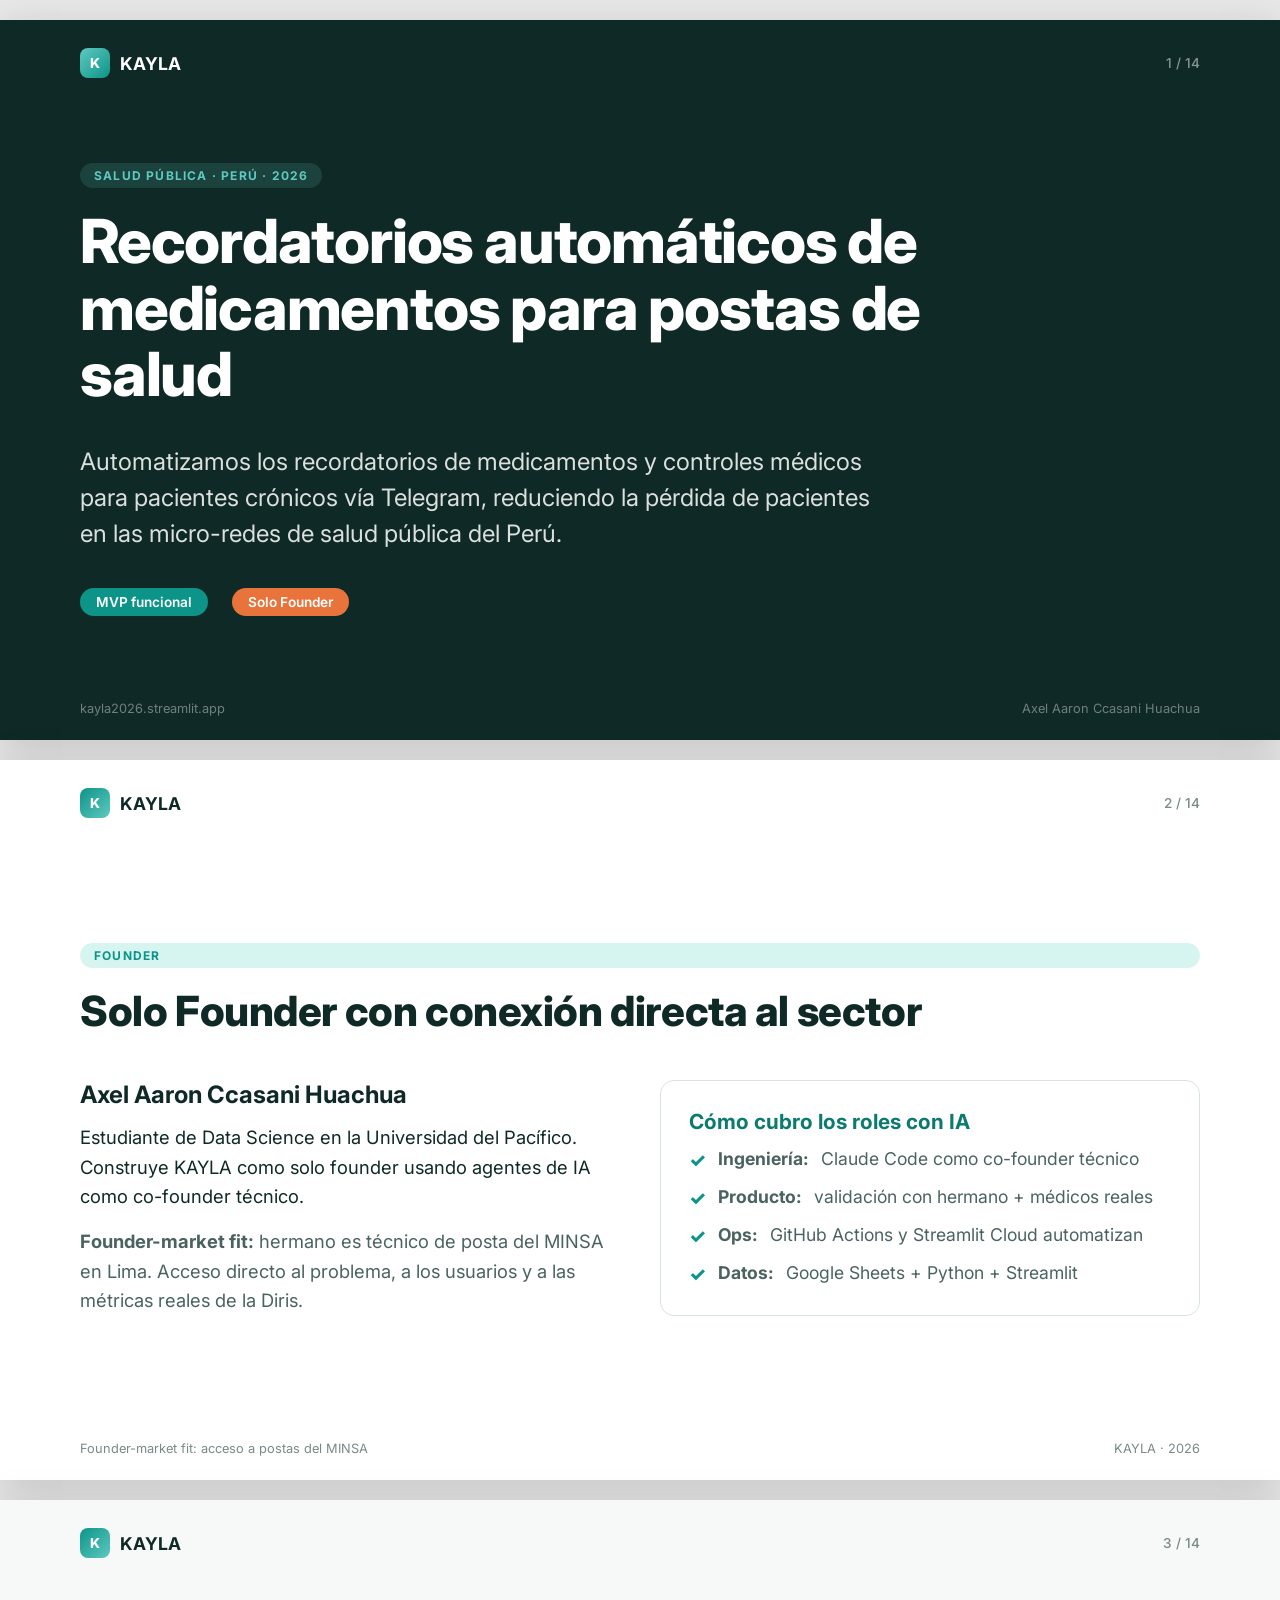
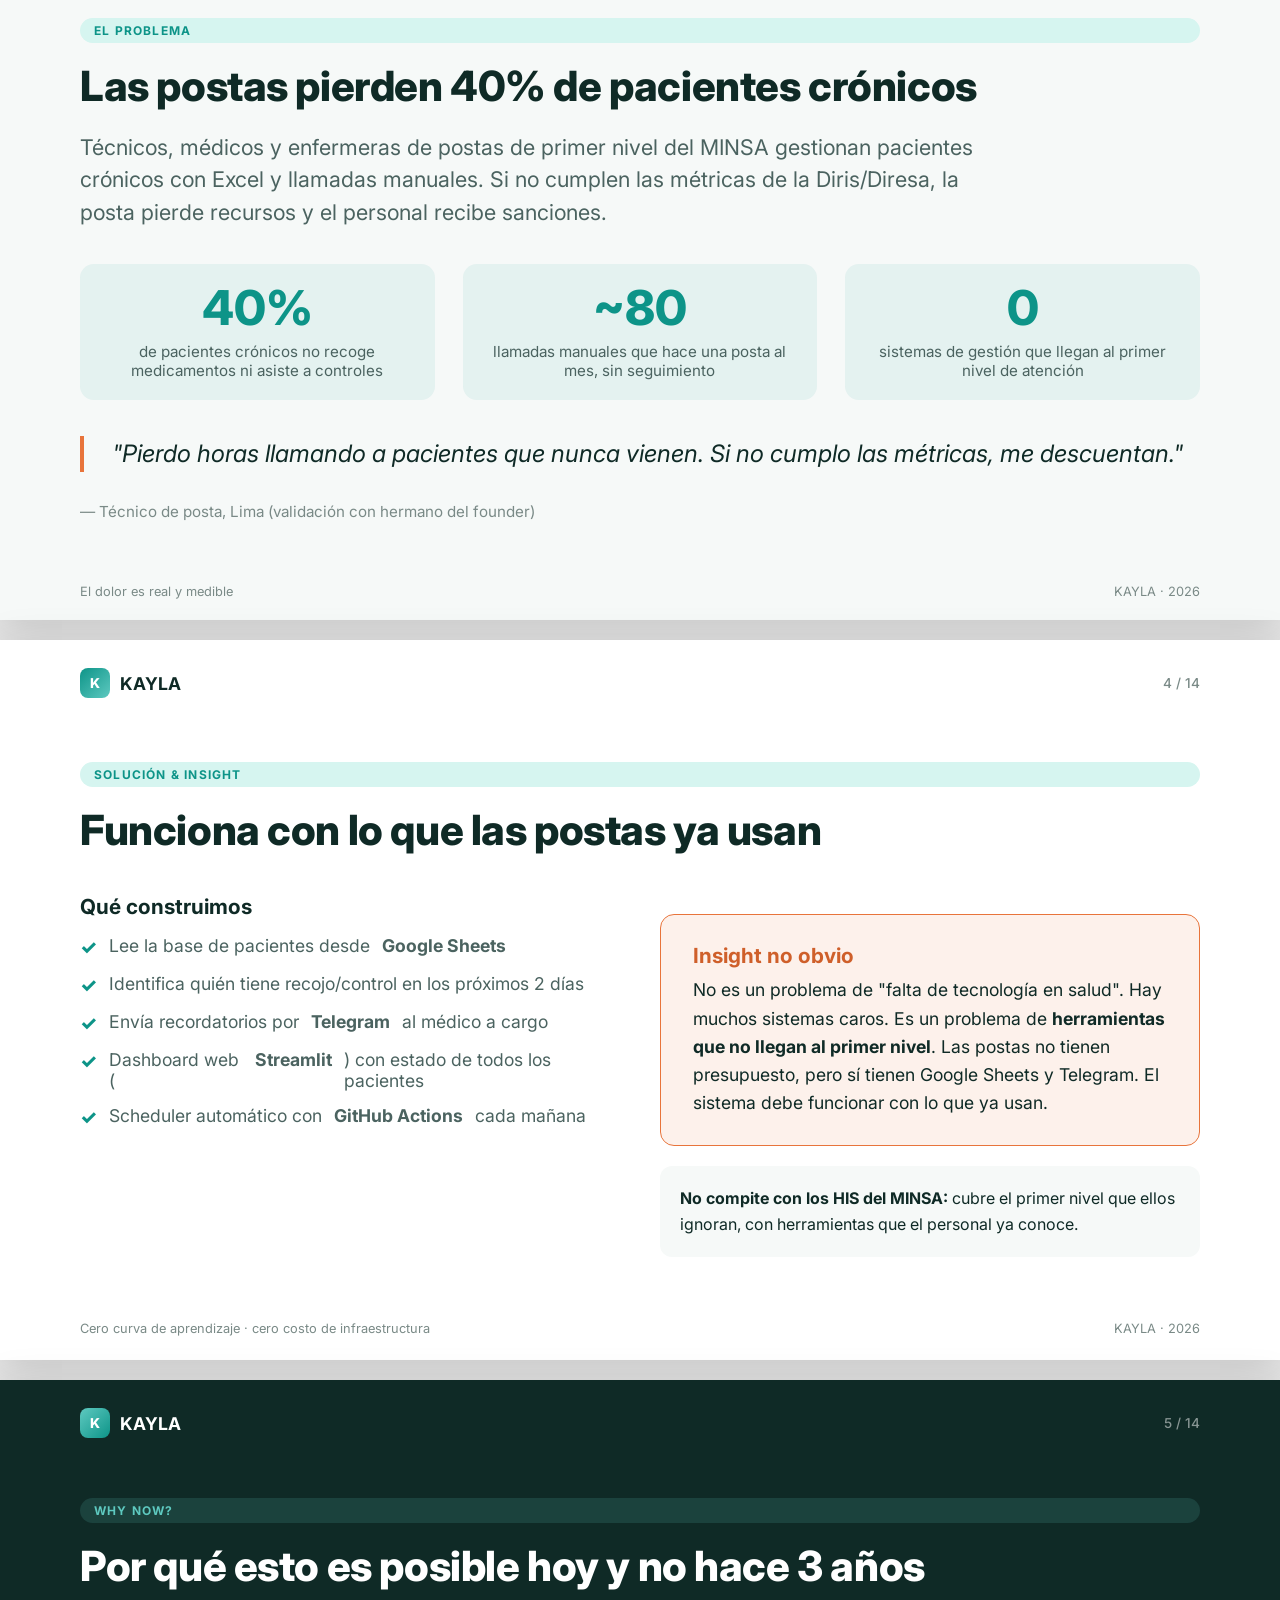
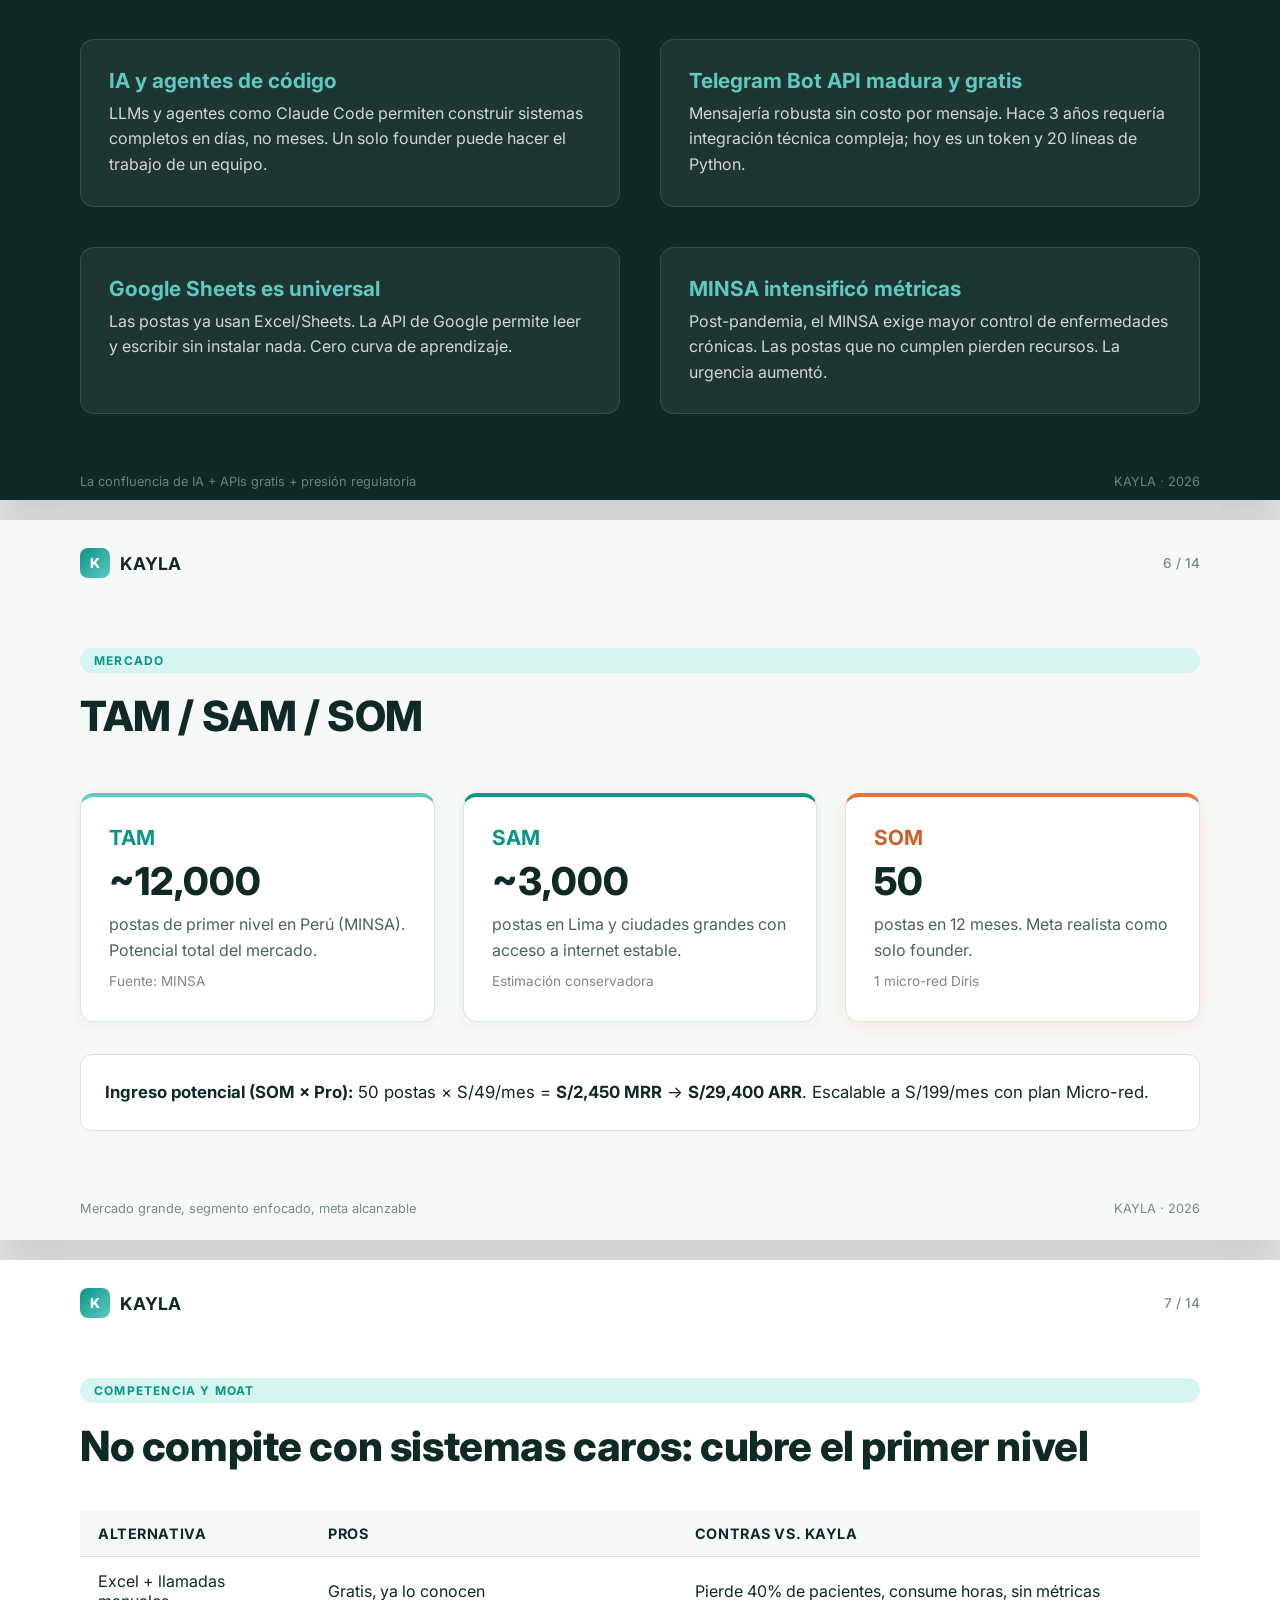
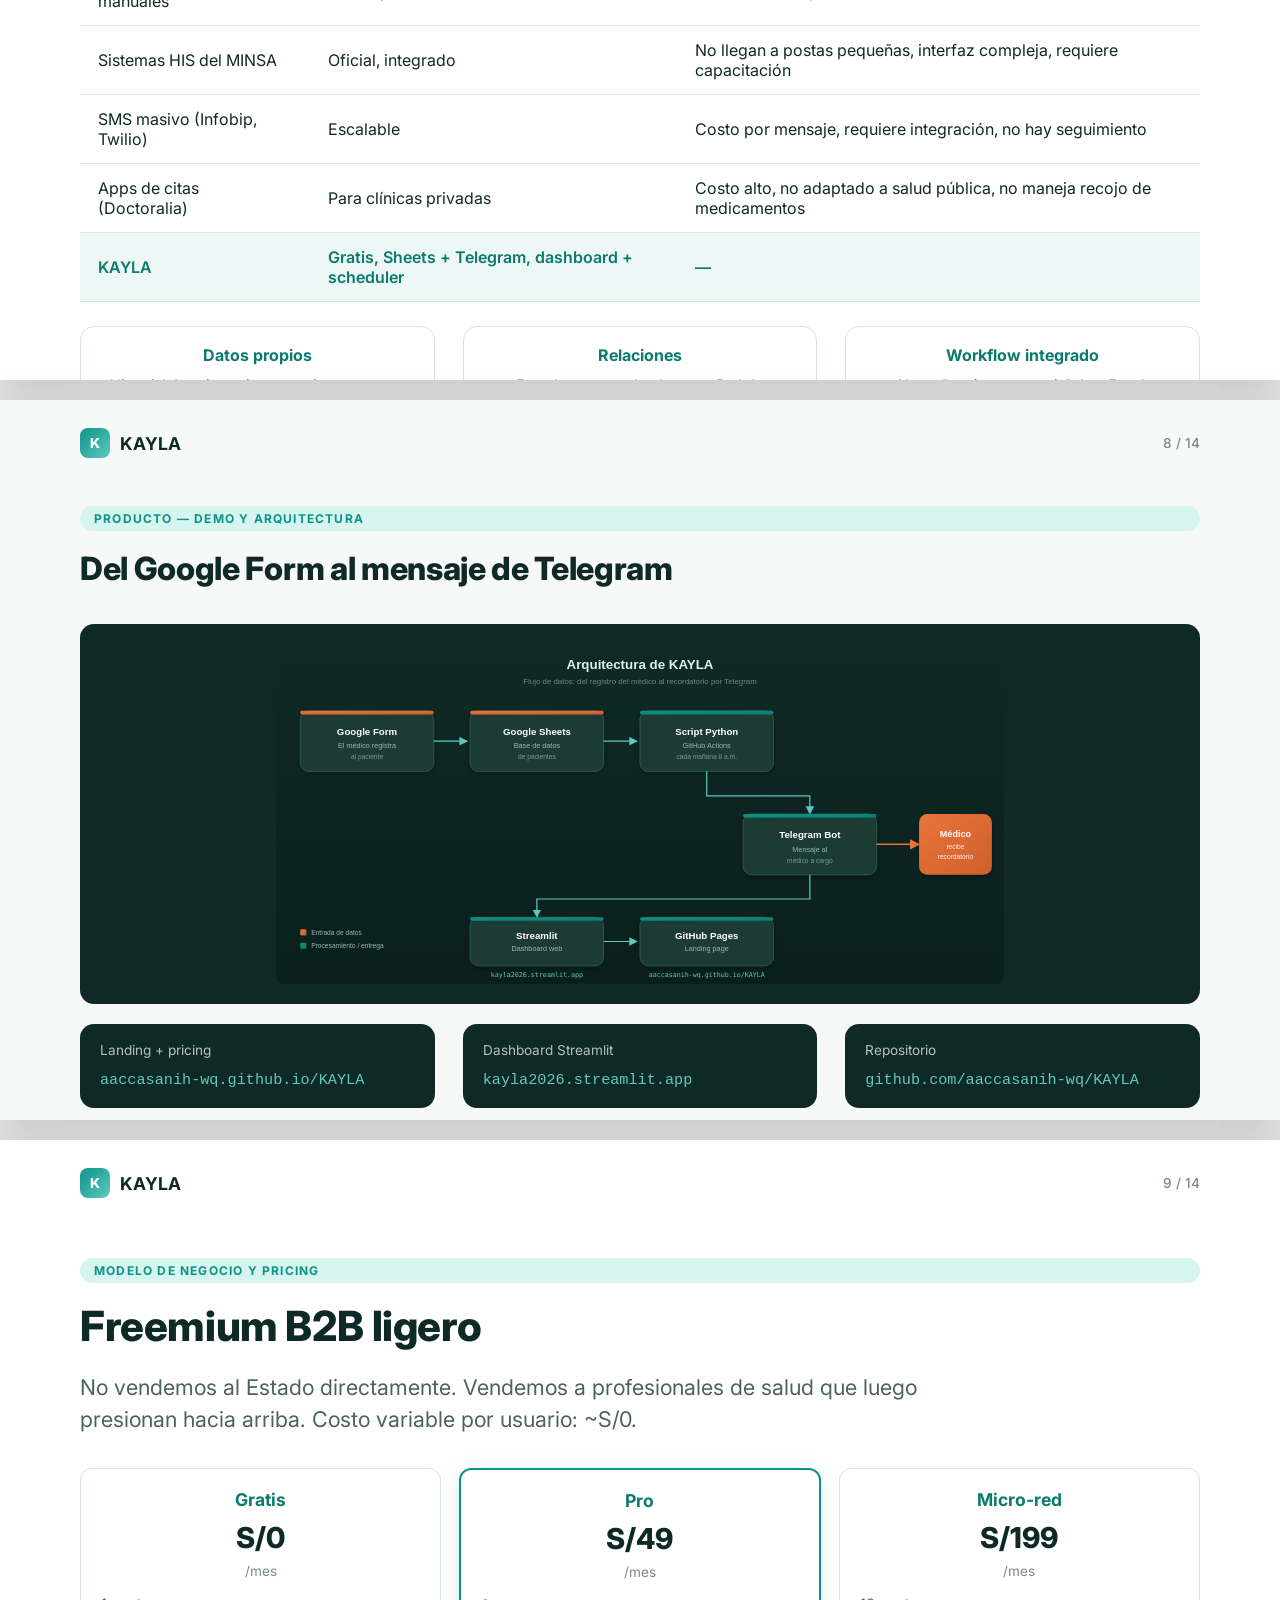
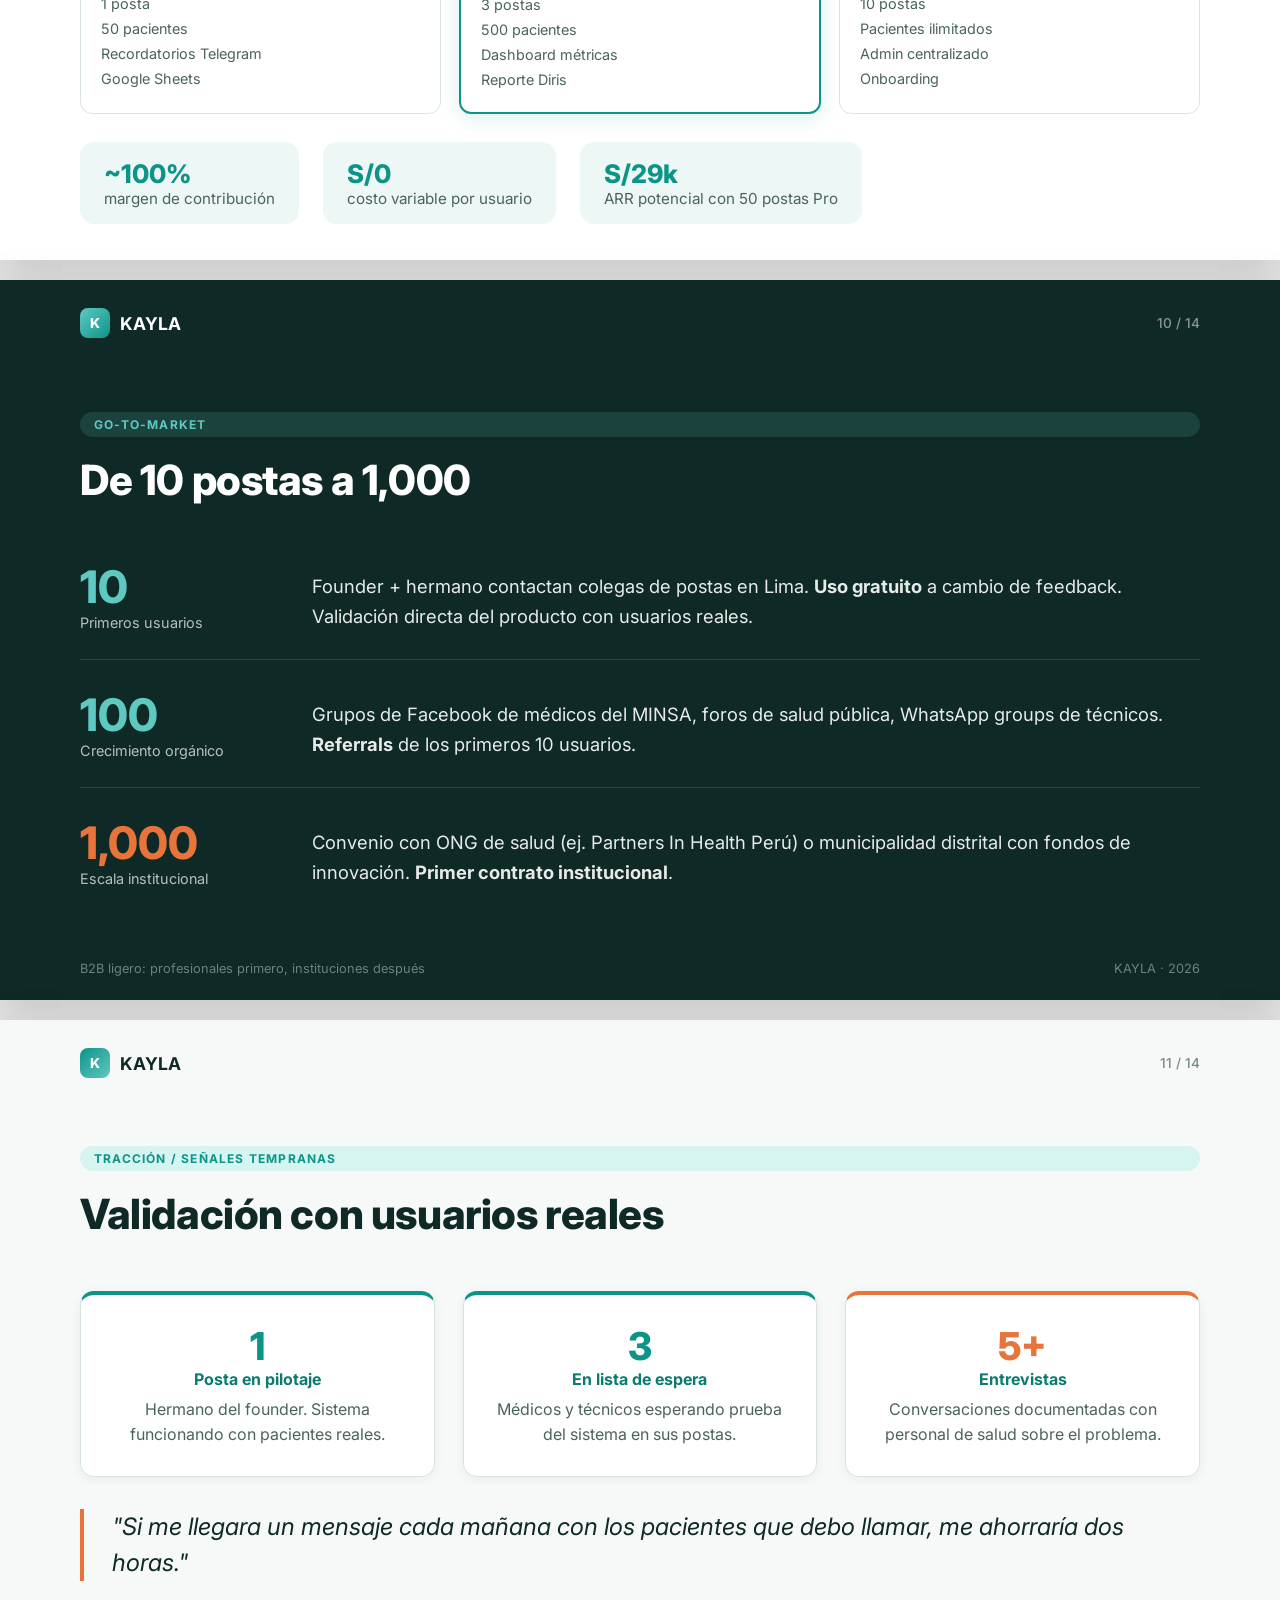
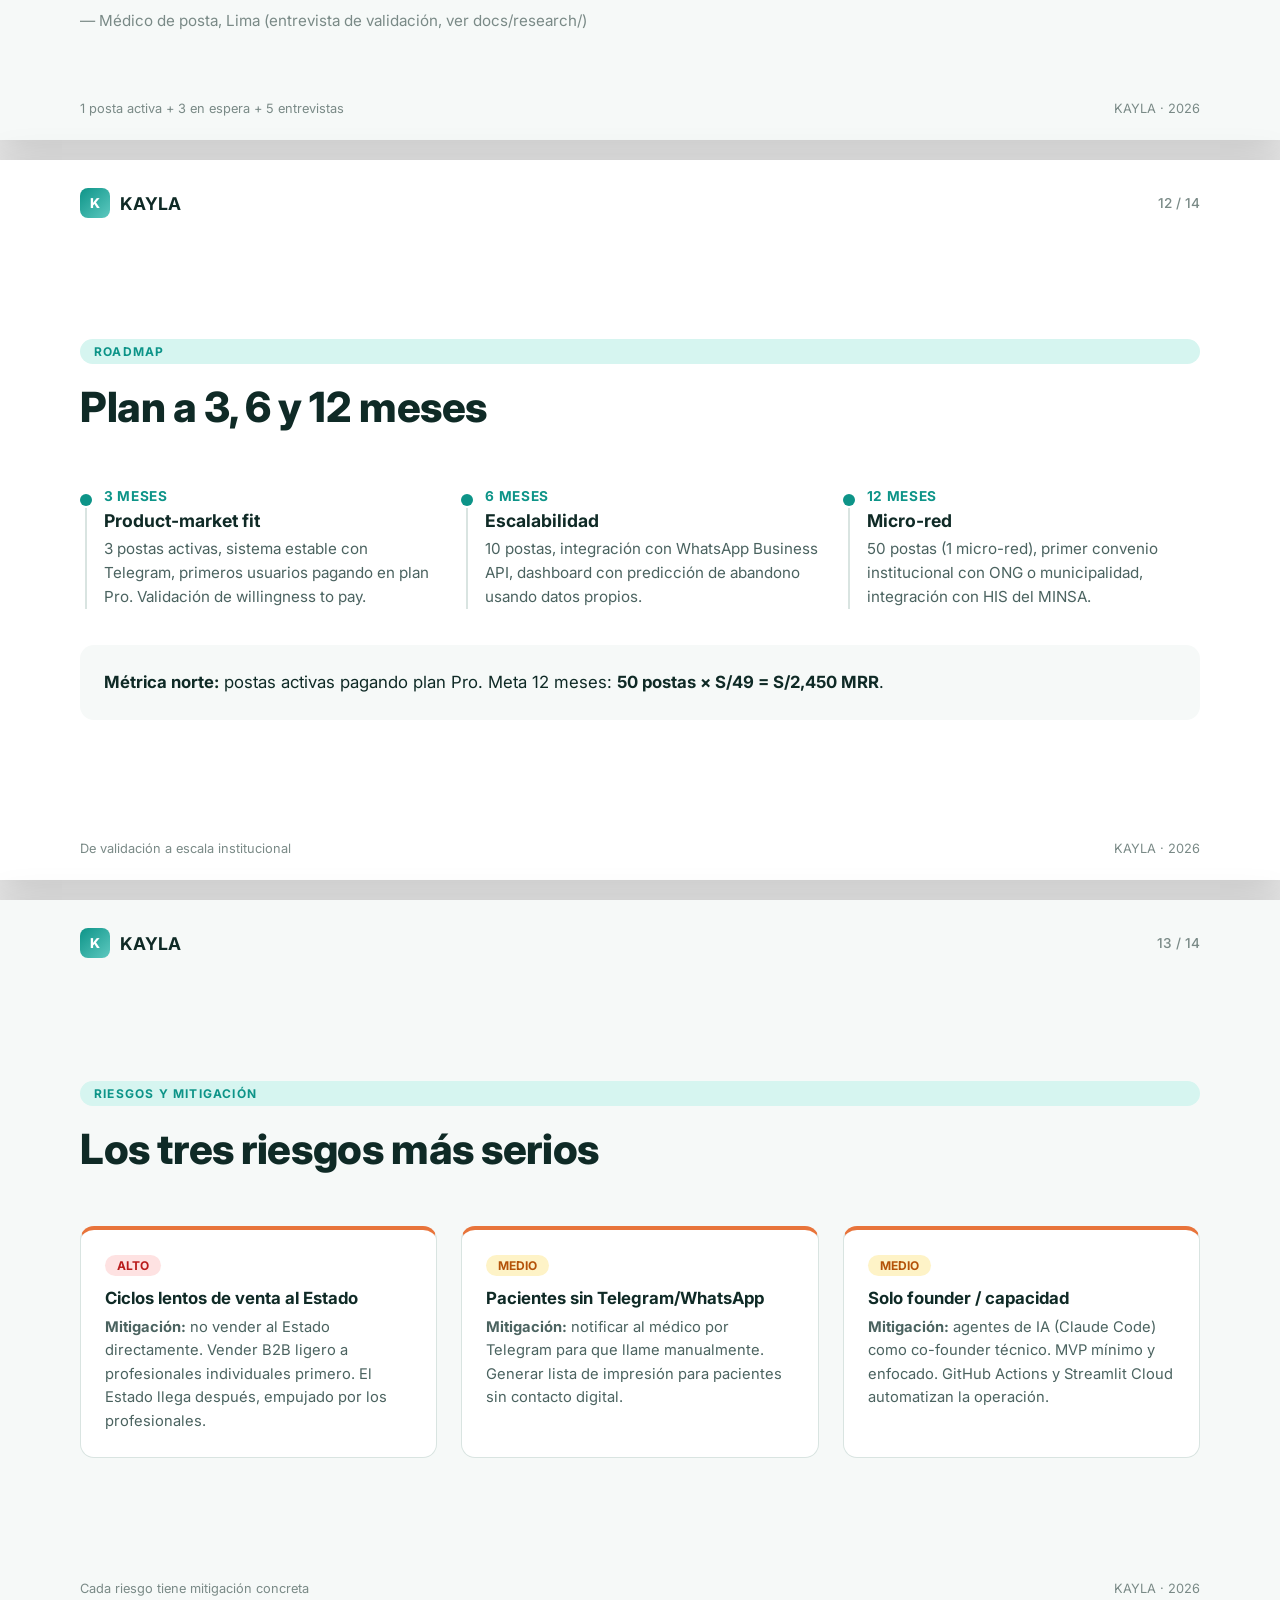
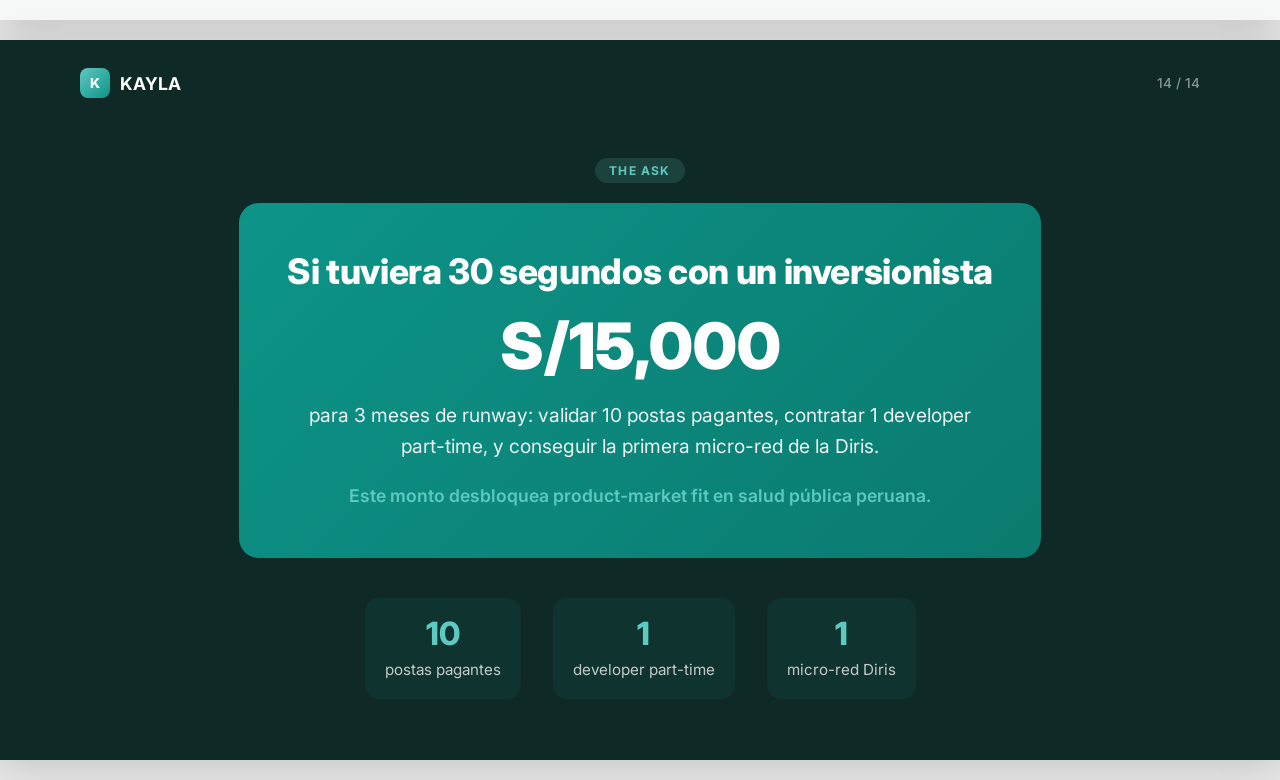
==== commit 841695d1: "docs: actualiza URL del dashboard a kayla2026.streamlit.app" ====
--- a/docs/pitch.html
+++ b/docs/pitch.html
@@ -451,7 +451,7 @@
     </div>
   </div>
   <div class="slide-footer">
-    <span>kayla-demo.streamlit.app</span>
+    <span>kayla2026.streamlit.app</span>
     <span>Axel Aaron Ccasani Huachua</span>
   </div>
 </section>
@@ -741,7 +741,7 @@
       </div>
       <div class="demo-urls" style="padding:16px 20px;">
         <p style="font-size:0.85rem; margin-bottom:6px; color:rgba(255,255,255,0.7);">Dashboard Streamlit</p>
-        <p style="font-size:0.95rem; margin:0; font-family:monospace; color:var(--teal-light);">kayla-demo.streamlit.app</p>
+        <p style="font-size:0.95rem; margin:0; font-family:monospace; color:var(--teal-light);">kayla2026.streamlit.app</p>
       </div>
       <div class="demo-urls" style="padding:16px 20px;">
         <p style="font-size:0.85rem; margin-bottom:6px; color:rgba(255,255,255,0.7);">Repositorio</p>
@@ -1022,7 +1022,7 @@
     </div>
   </div>
   <div class="slide-footer">
-    <span>kayla-demo.streamlit.app · github.com/aaccasanih-wq/KAYLA</span>
+    <span>kayla2026.streamlit.app · github.com/aaccasanih-wq/KAYLA</span>
     <span>Gracias</span>
   </div>
 </section>
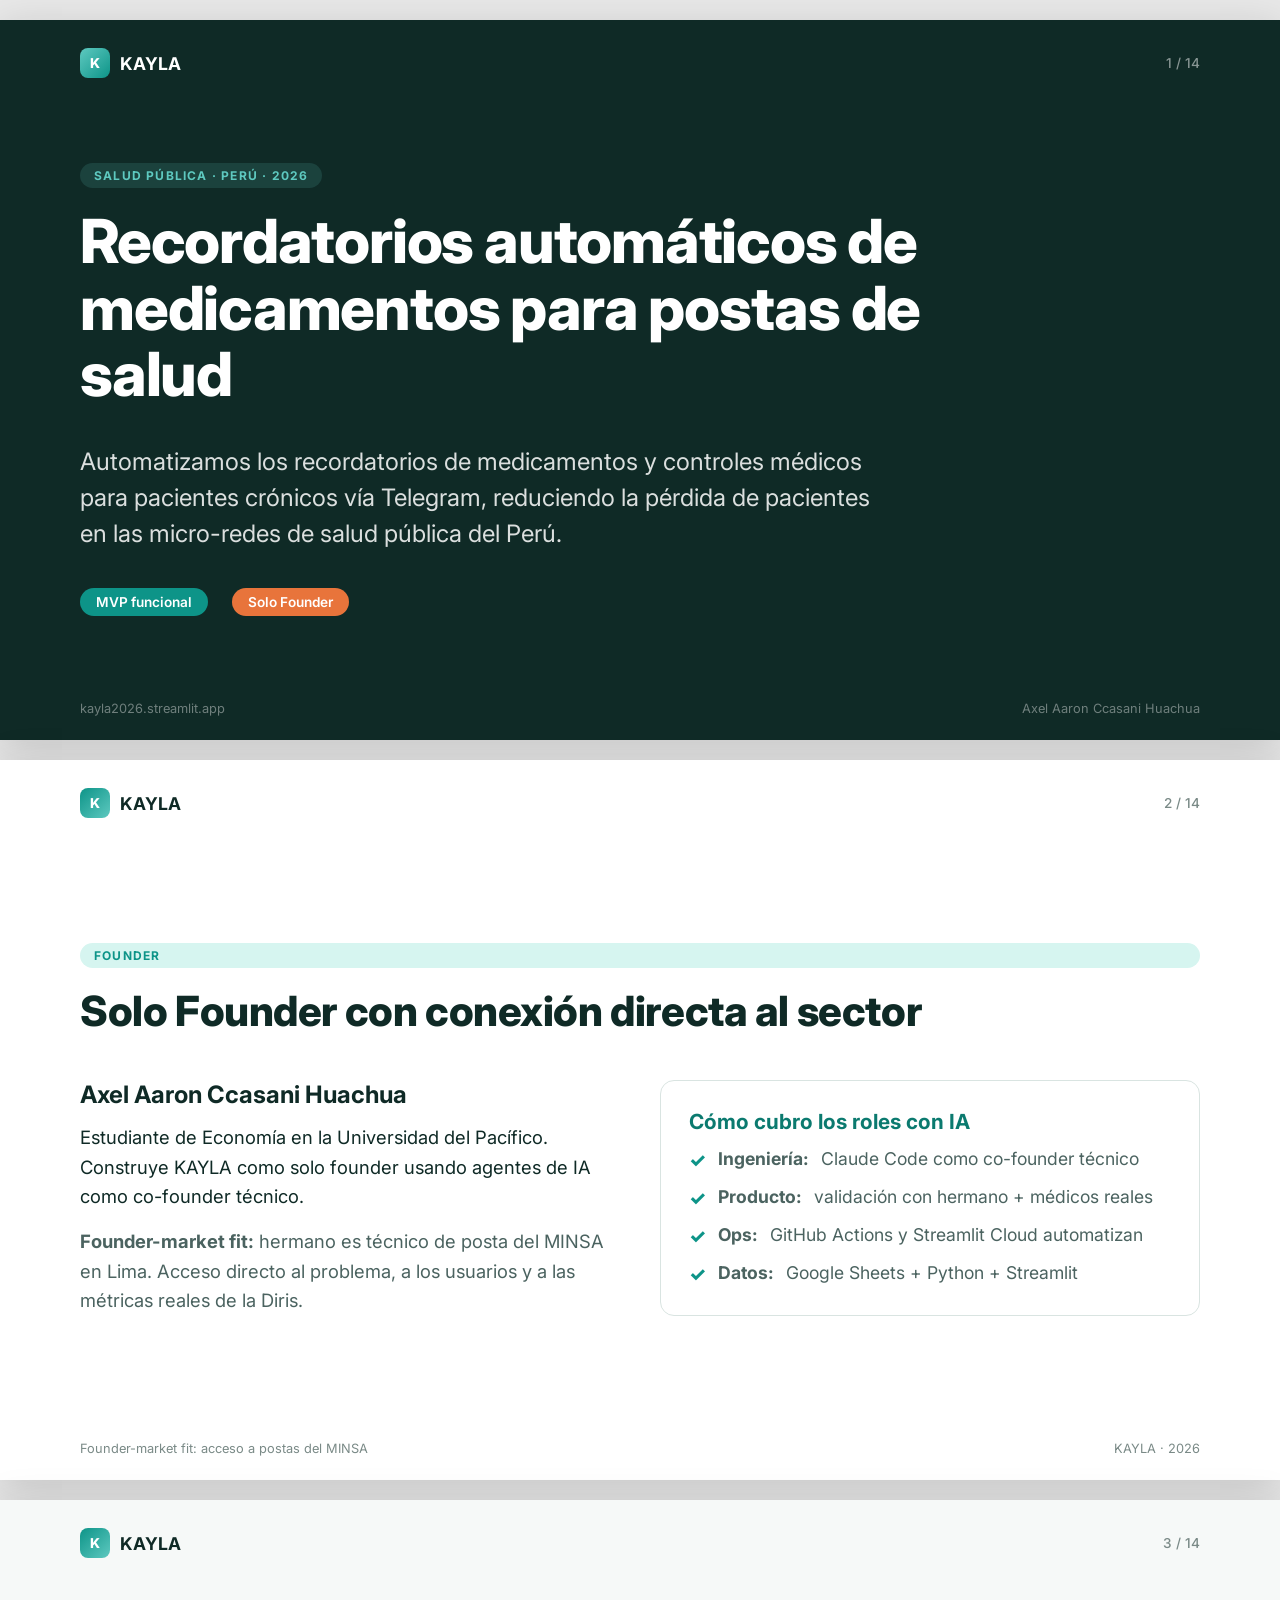
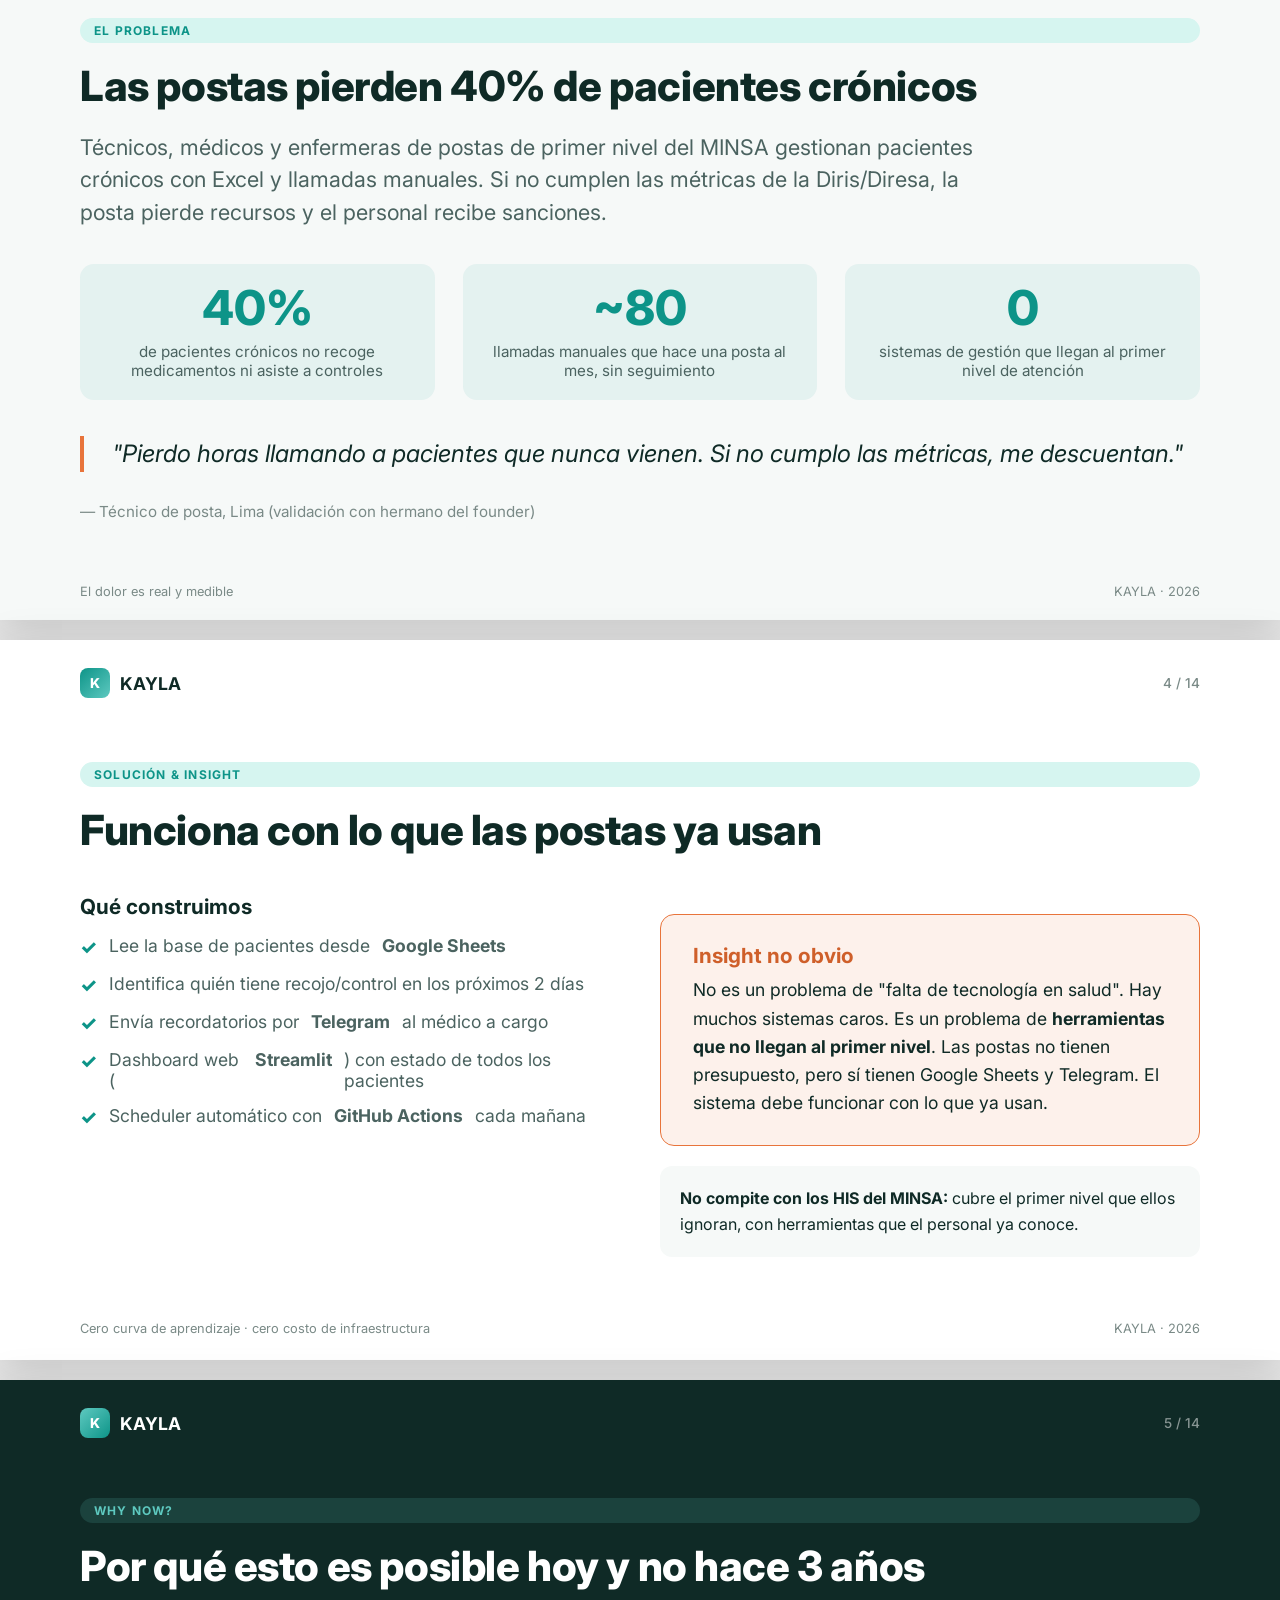
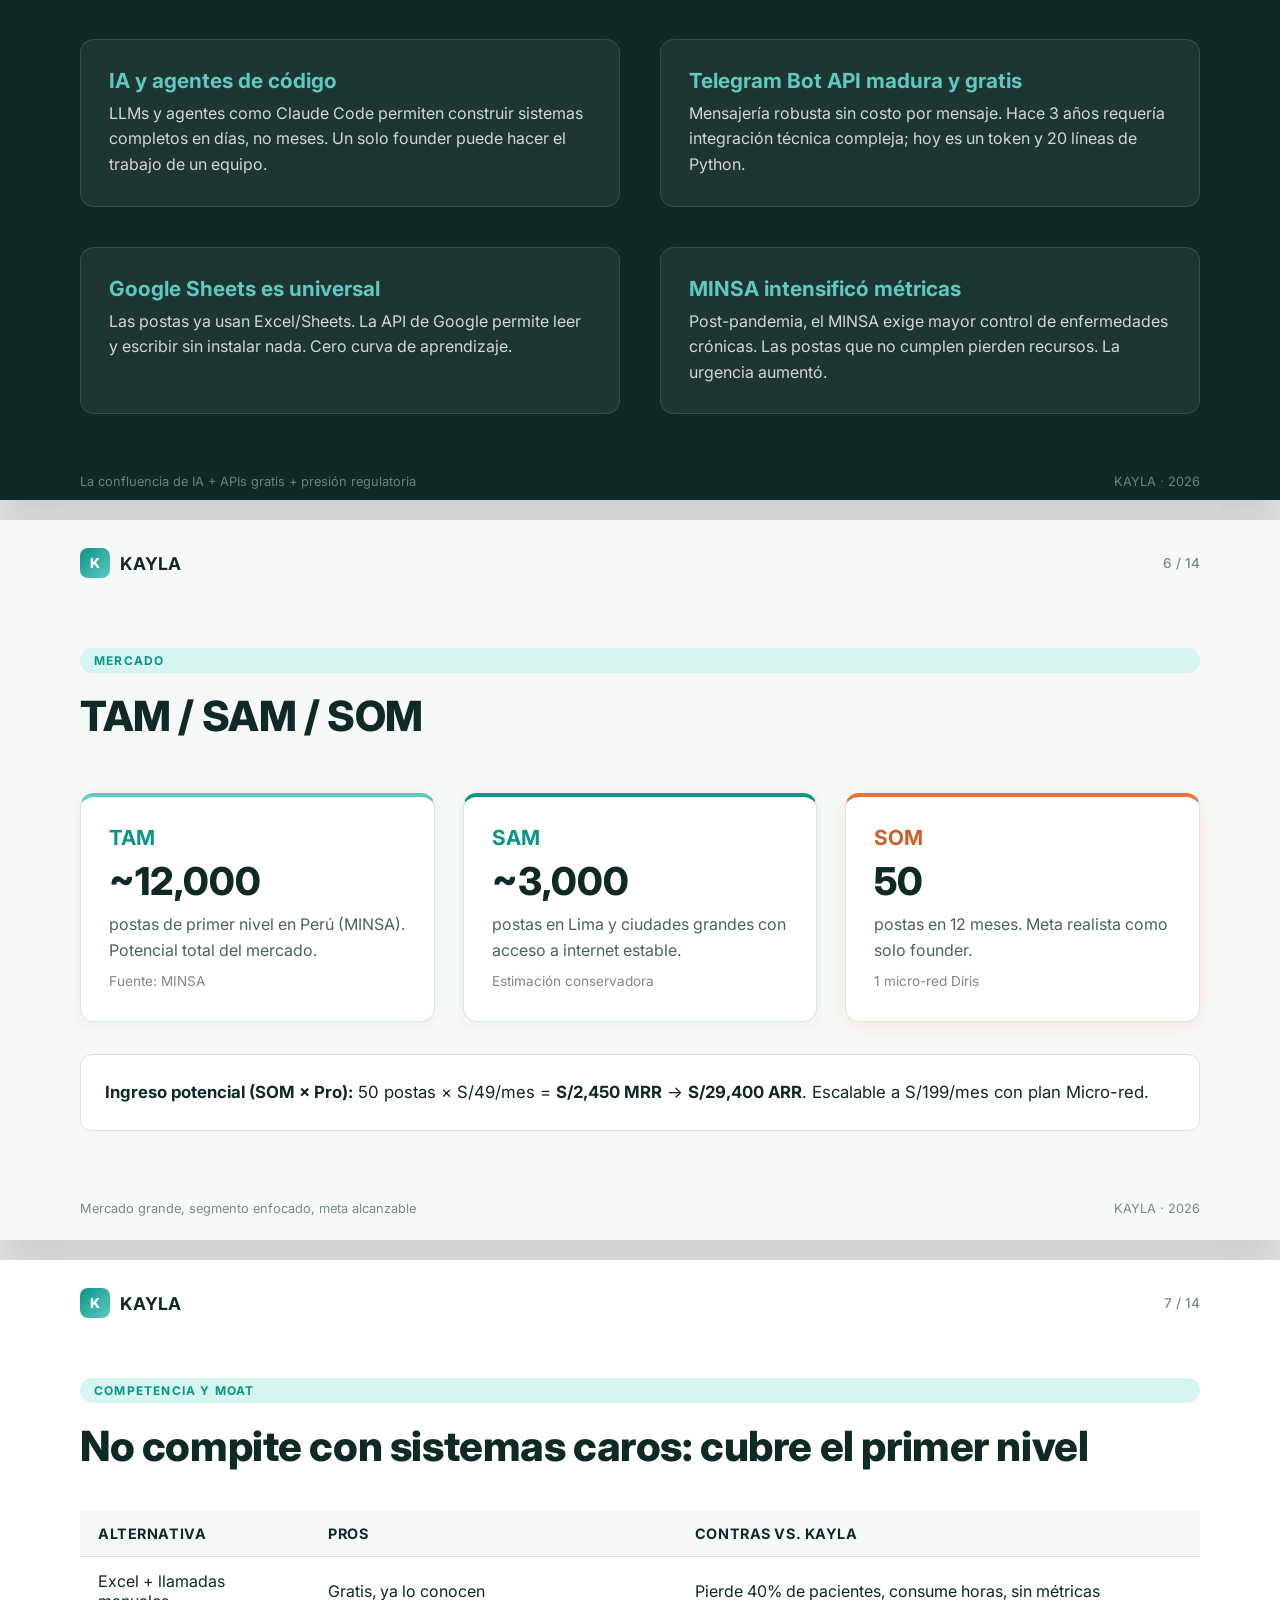
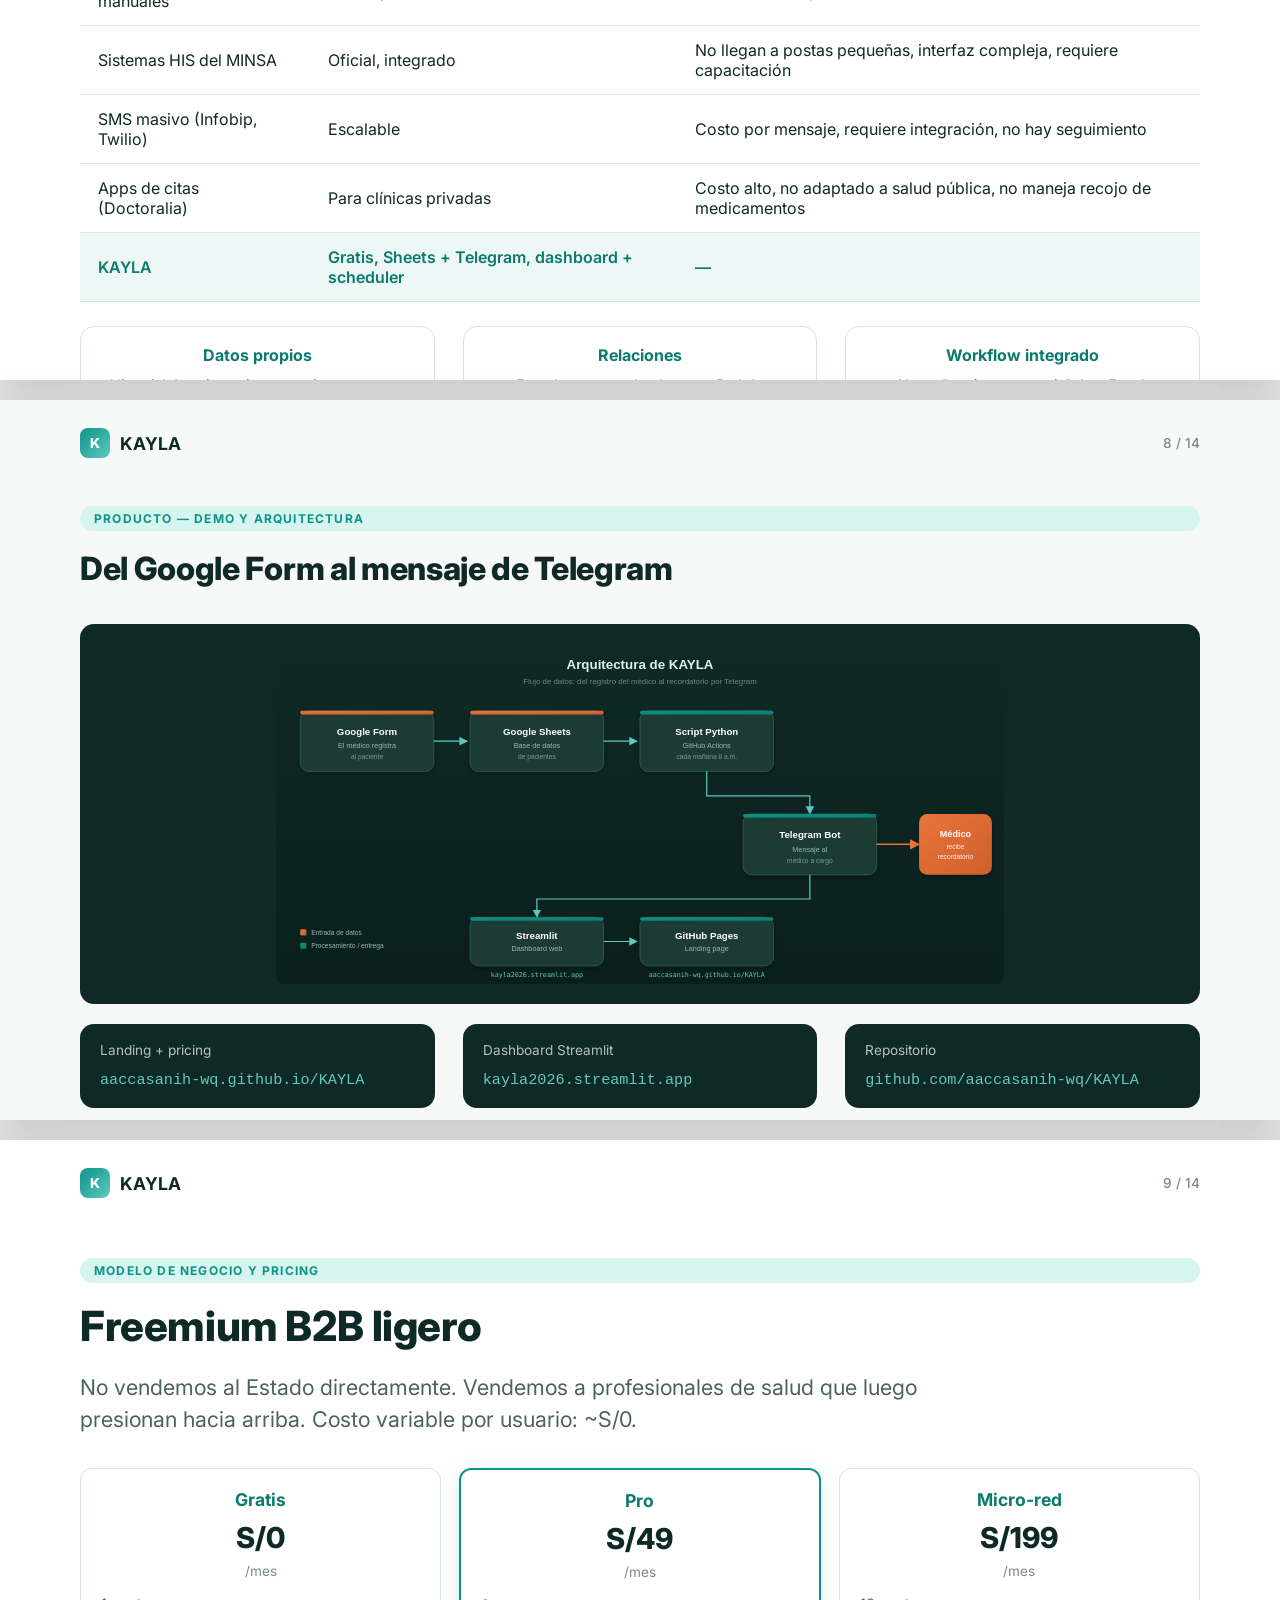
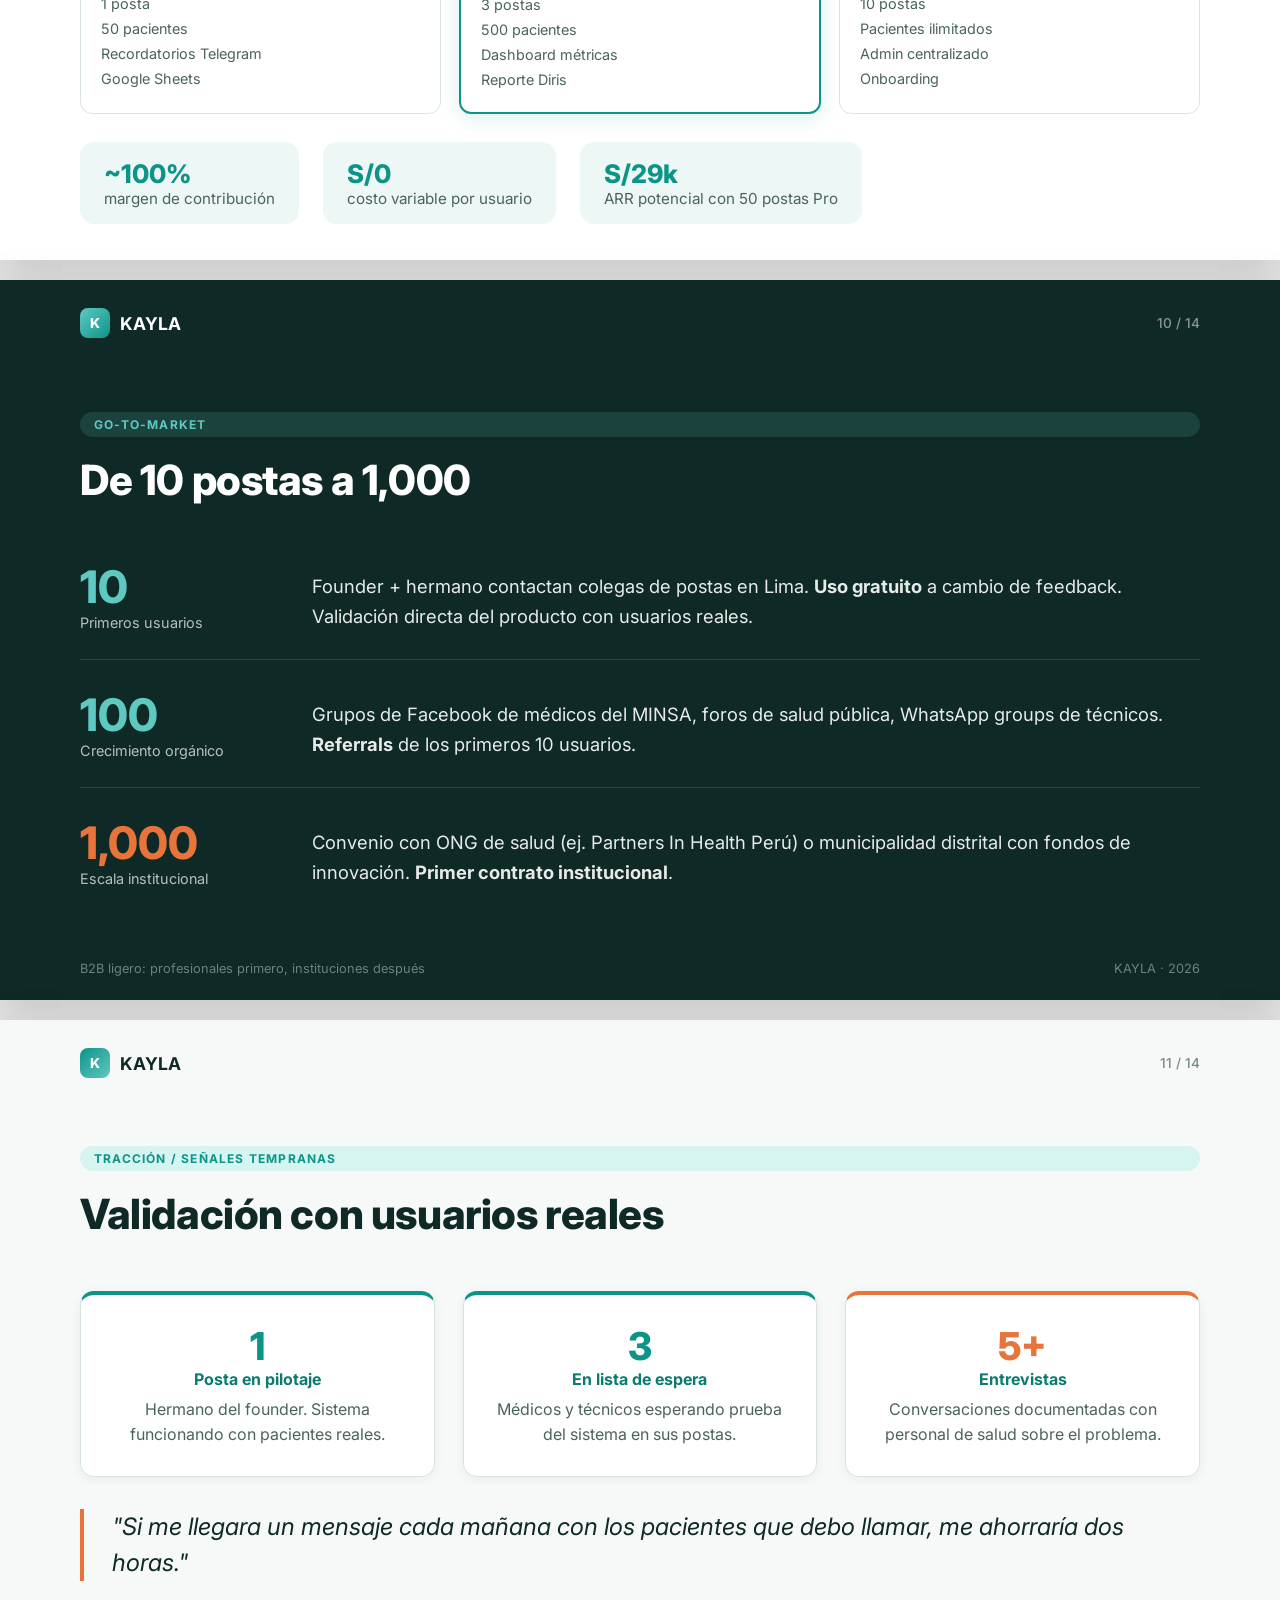
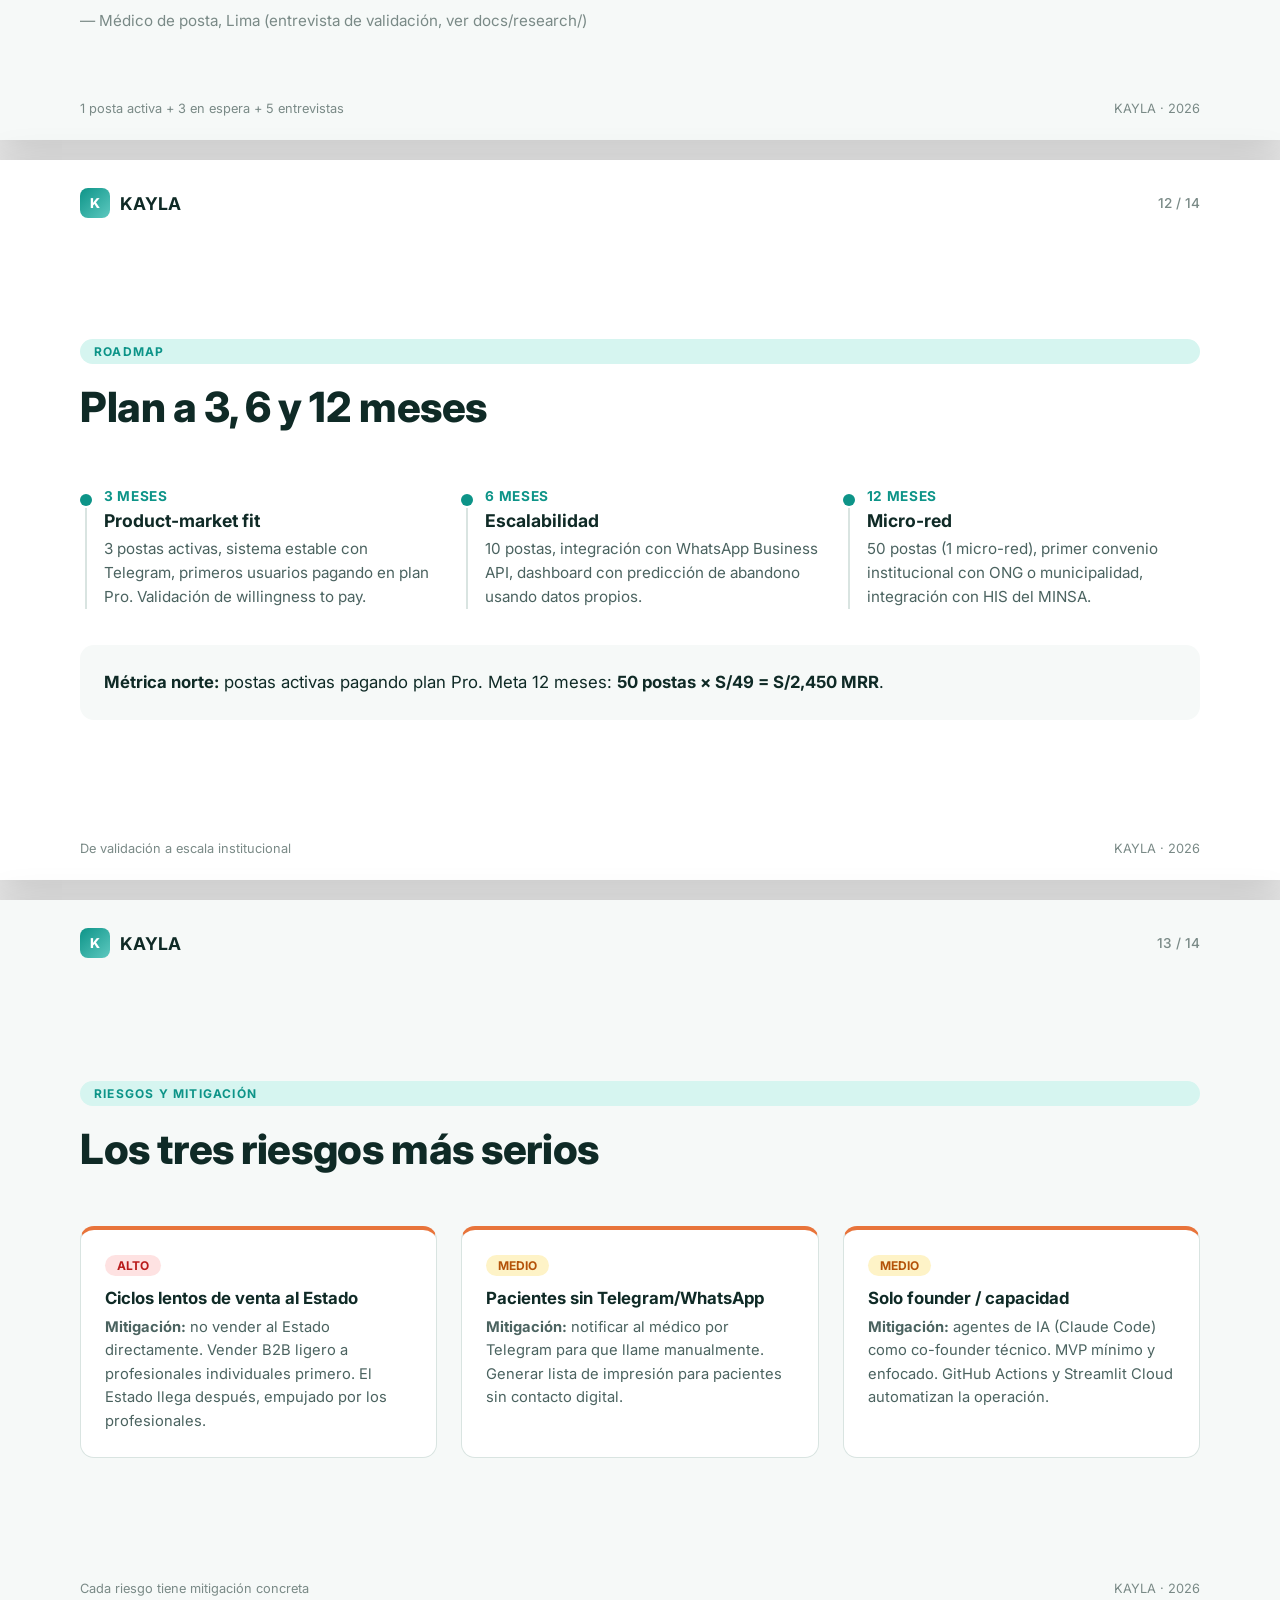
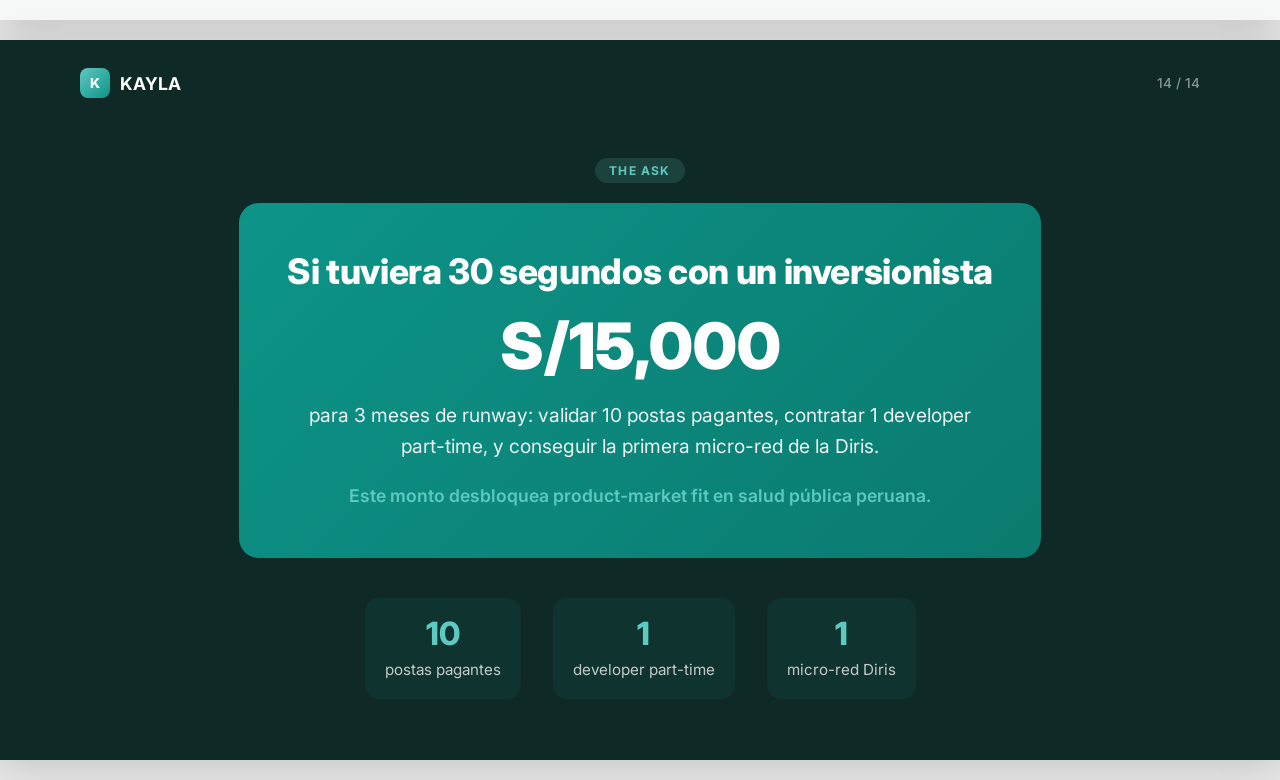
==== commit ba86f50c: "fix: corrige link del video a Google Drive y carrera del founder a Economía" ====
--- a/docs/pitch.html
+++ b/docs/pitch.html
@@ -469,7 +469,7 @@
       <div>
         <h3 style="font-size:1.5rem; margin-bottom:14px;">Axel Aaron Ccasani Huachua</h3>
         <p style="margin-bottom:16px;">
-          Estudiante de Data Science en la Universidad del Pacífico. Construye KAYLA como
+          Estudiante de Economía en la Universidad del Pacífico. Construye KAYLA como
           solo founder usando agentes de IA como co-founder técnico.
         </p>
         <p style="color:var(--text-soft);">
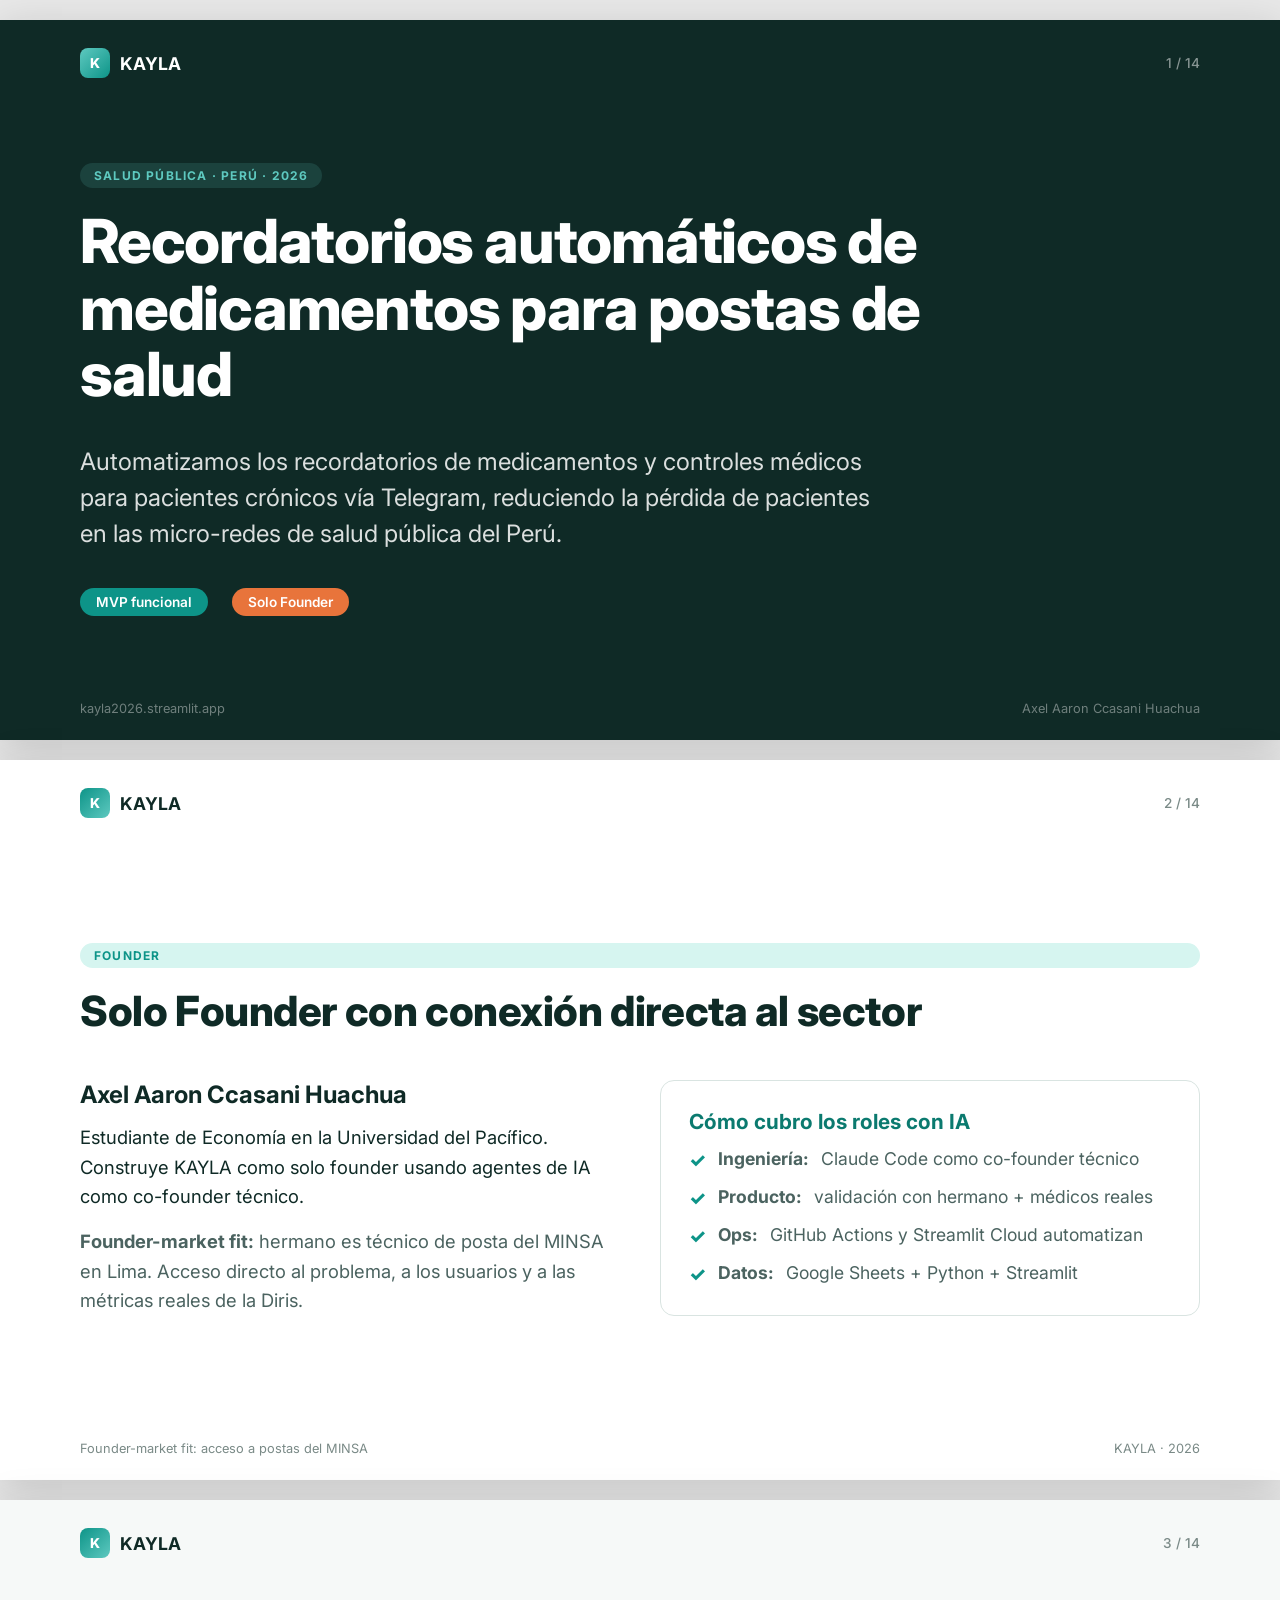
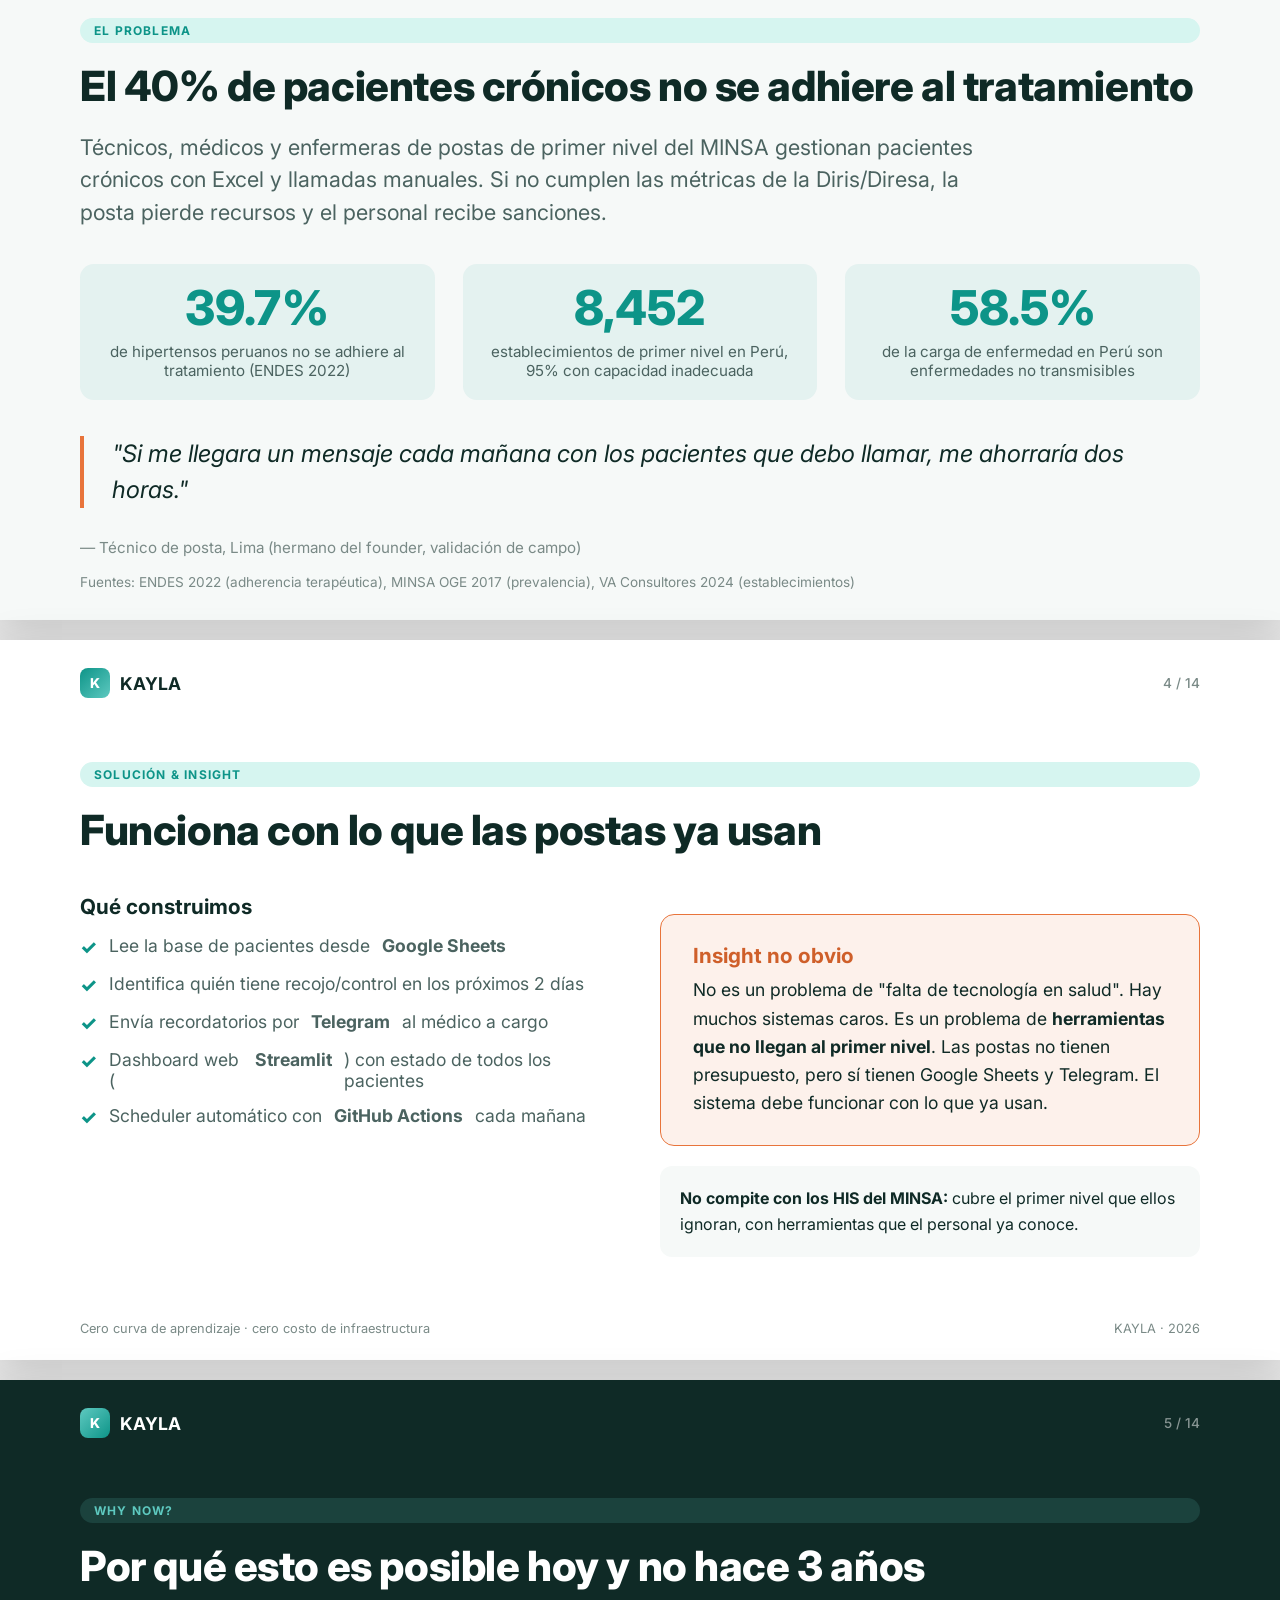
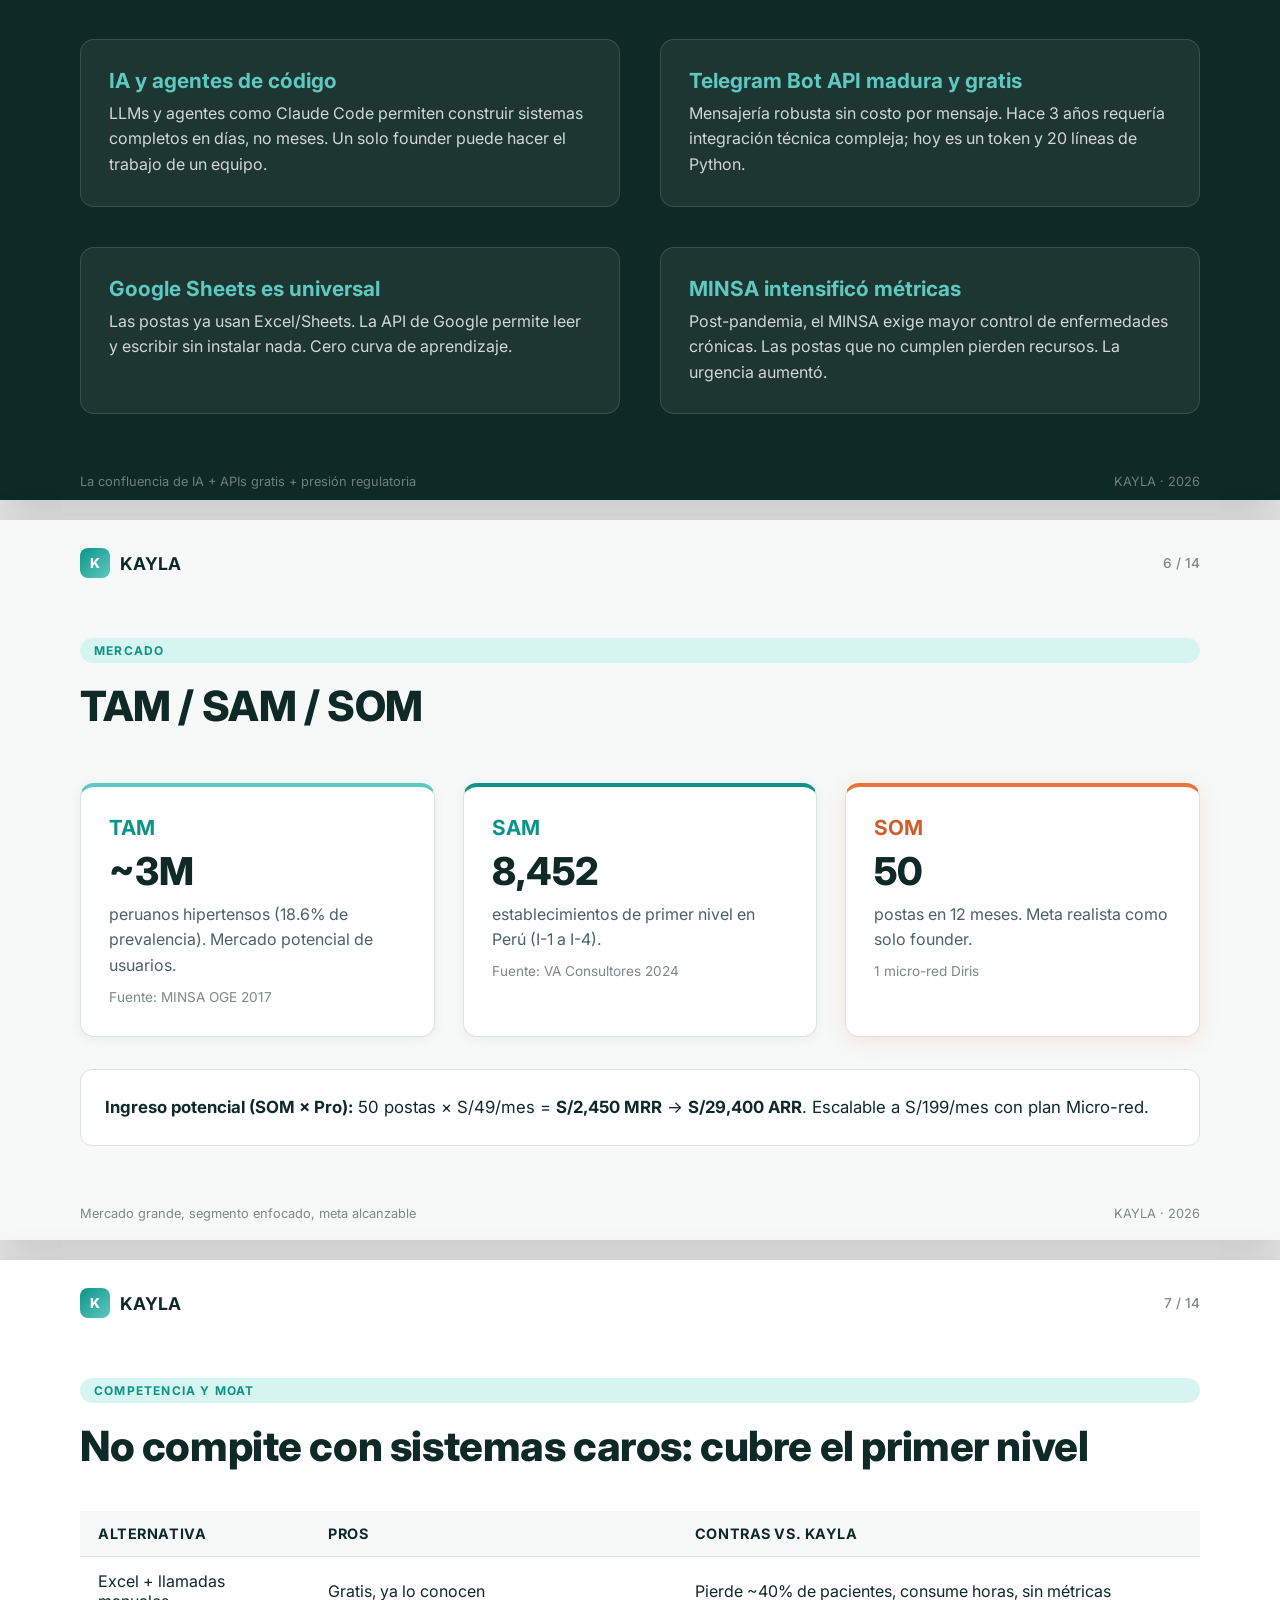
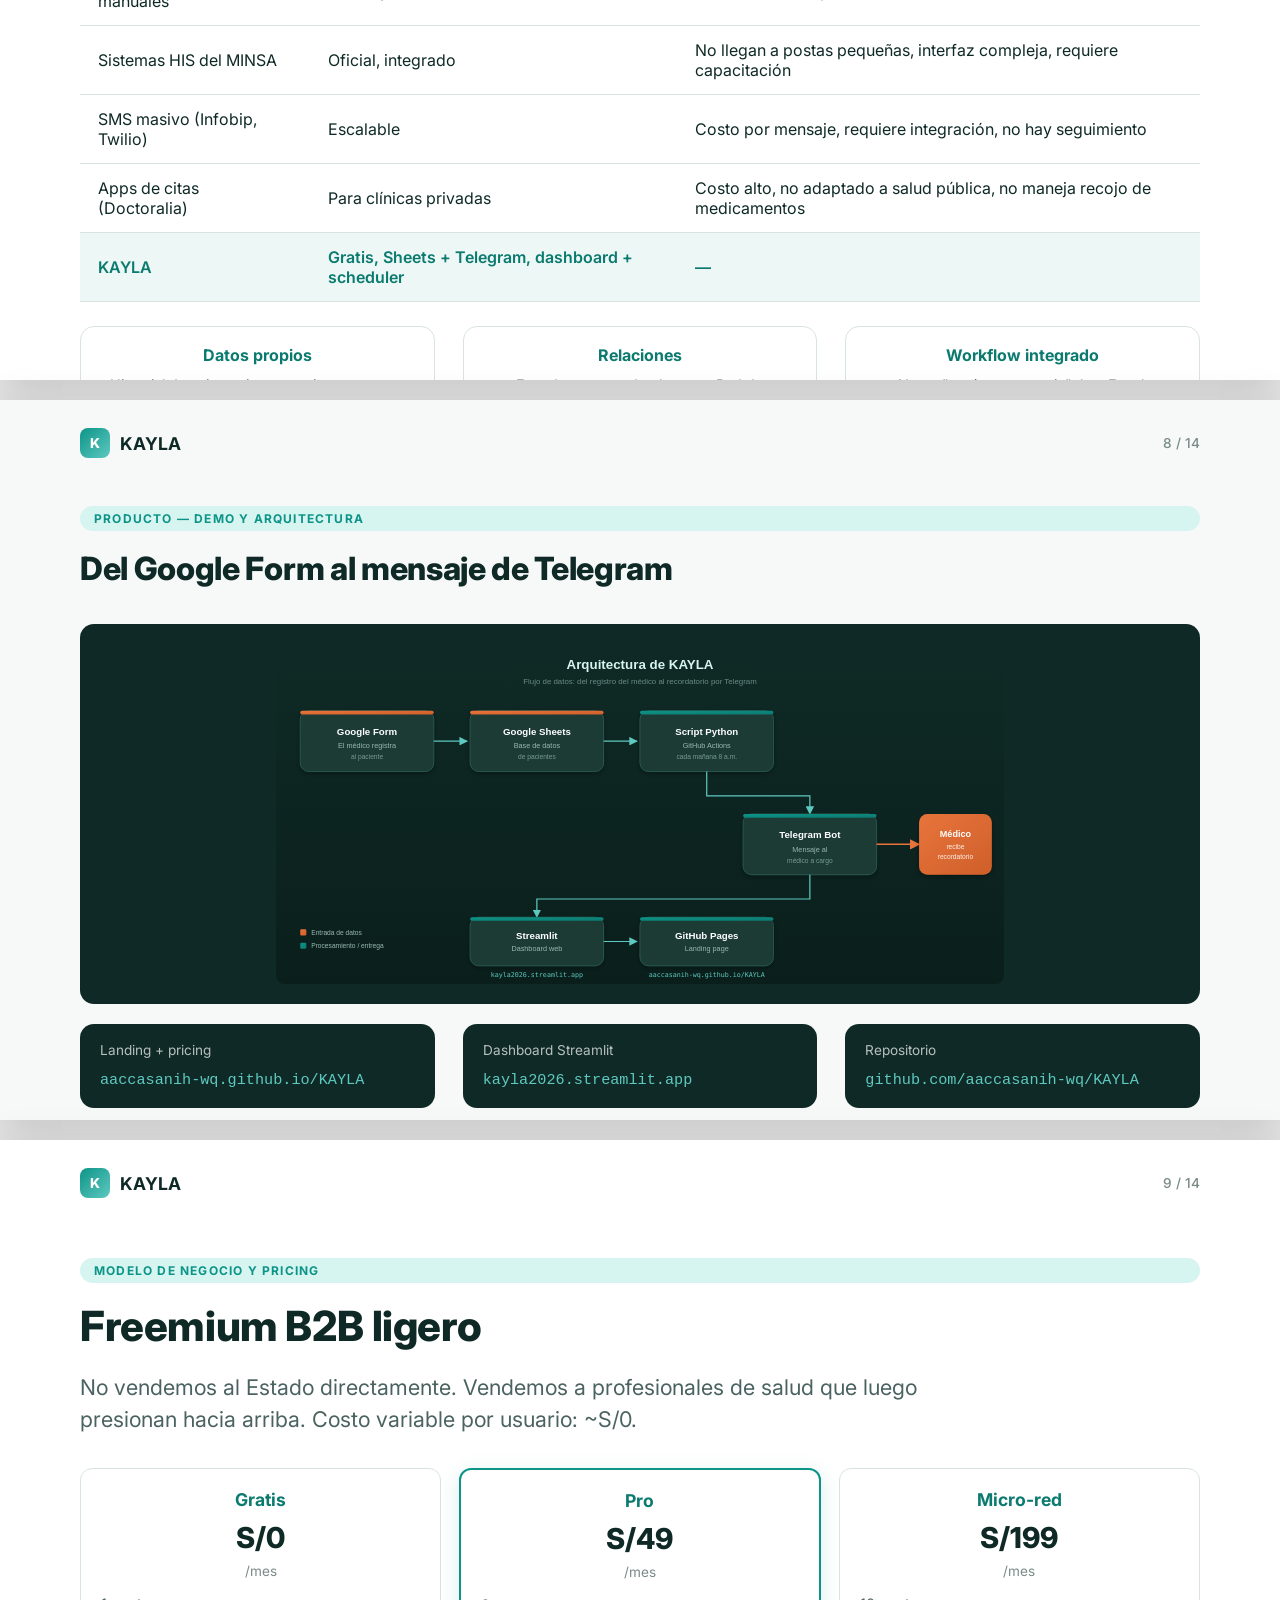
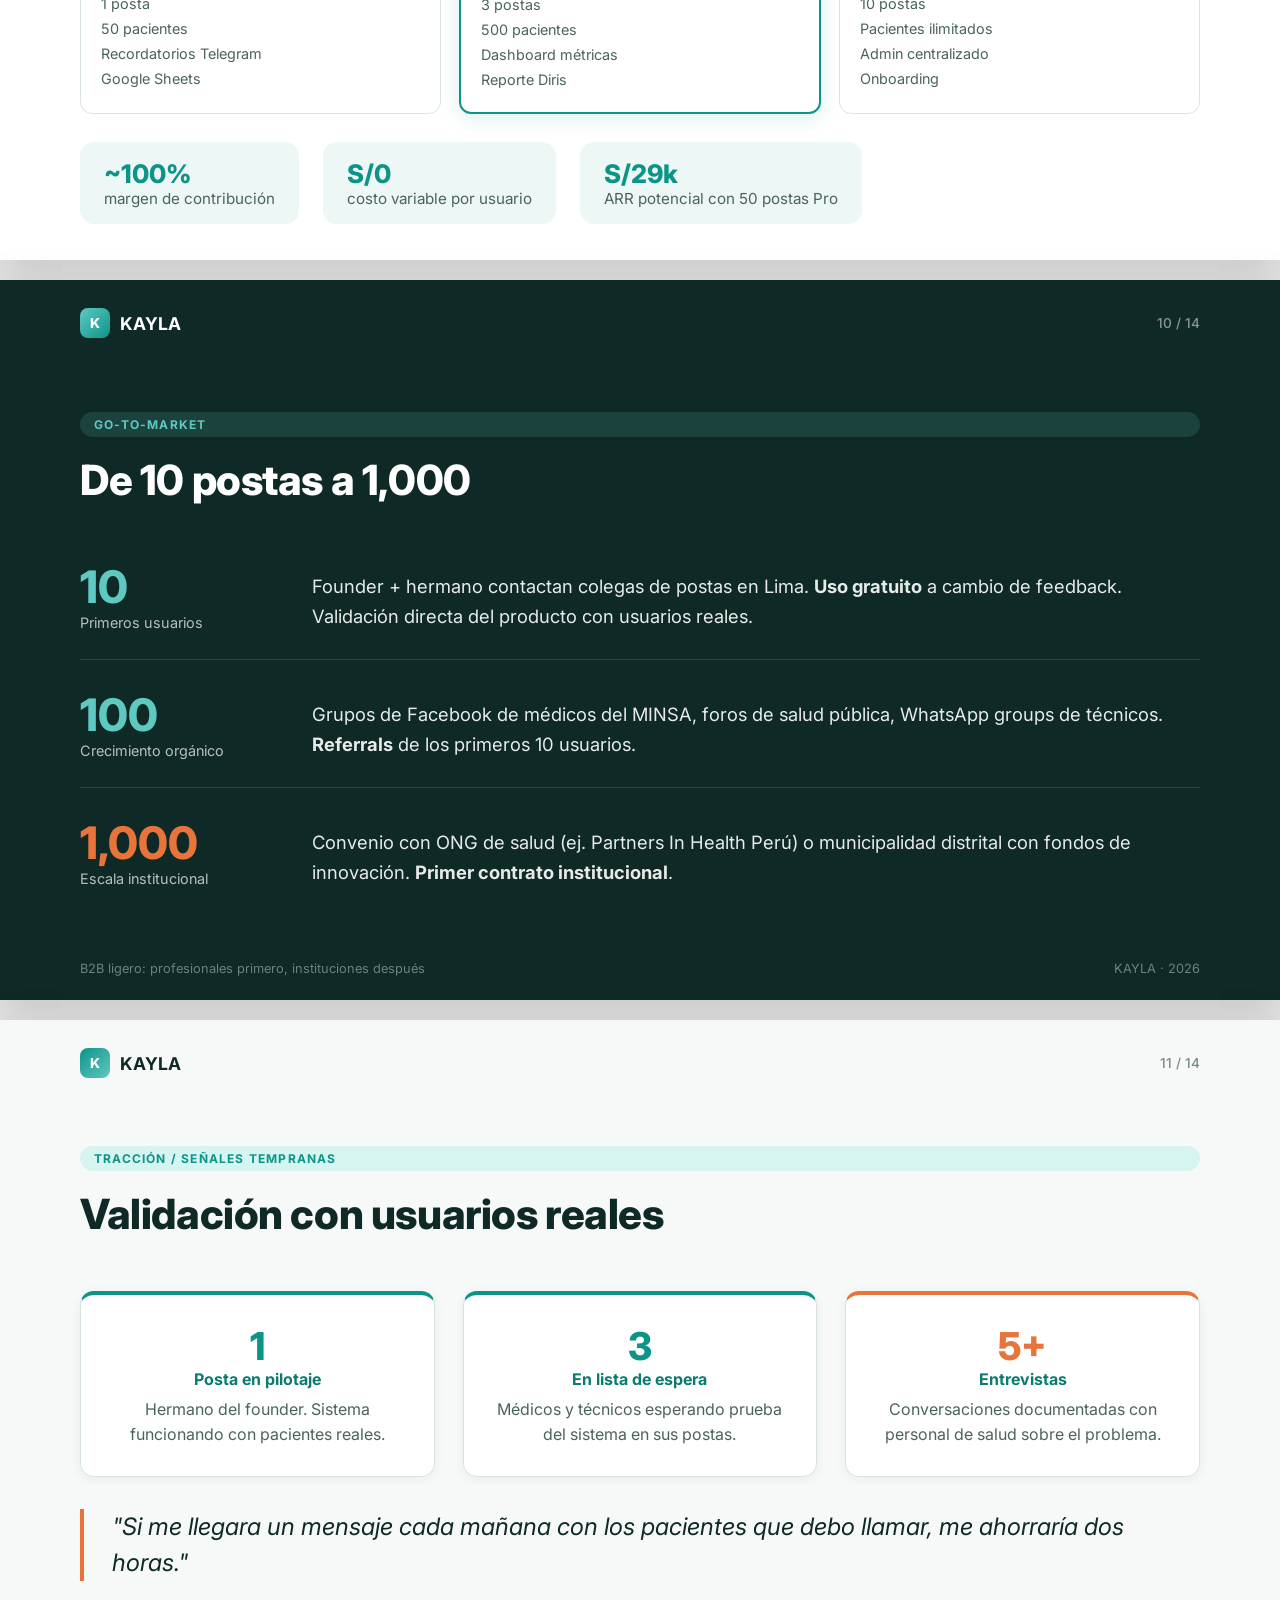
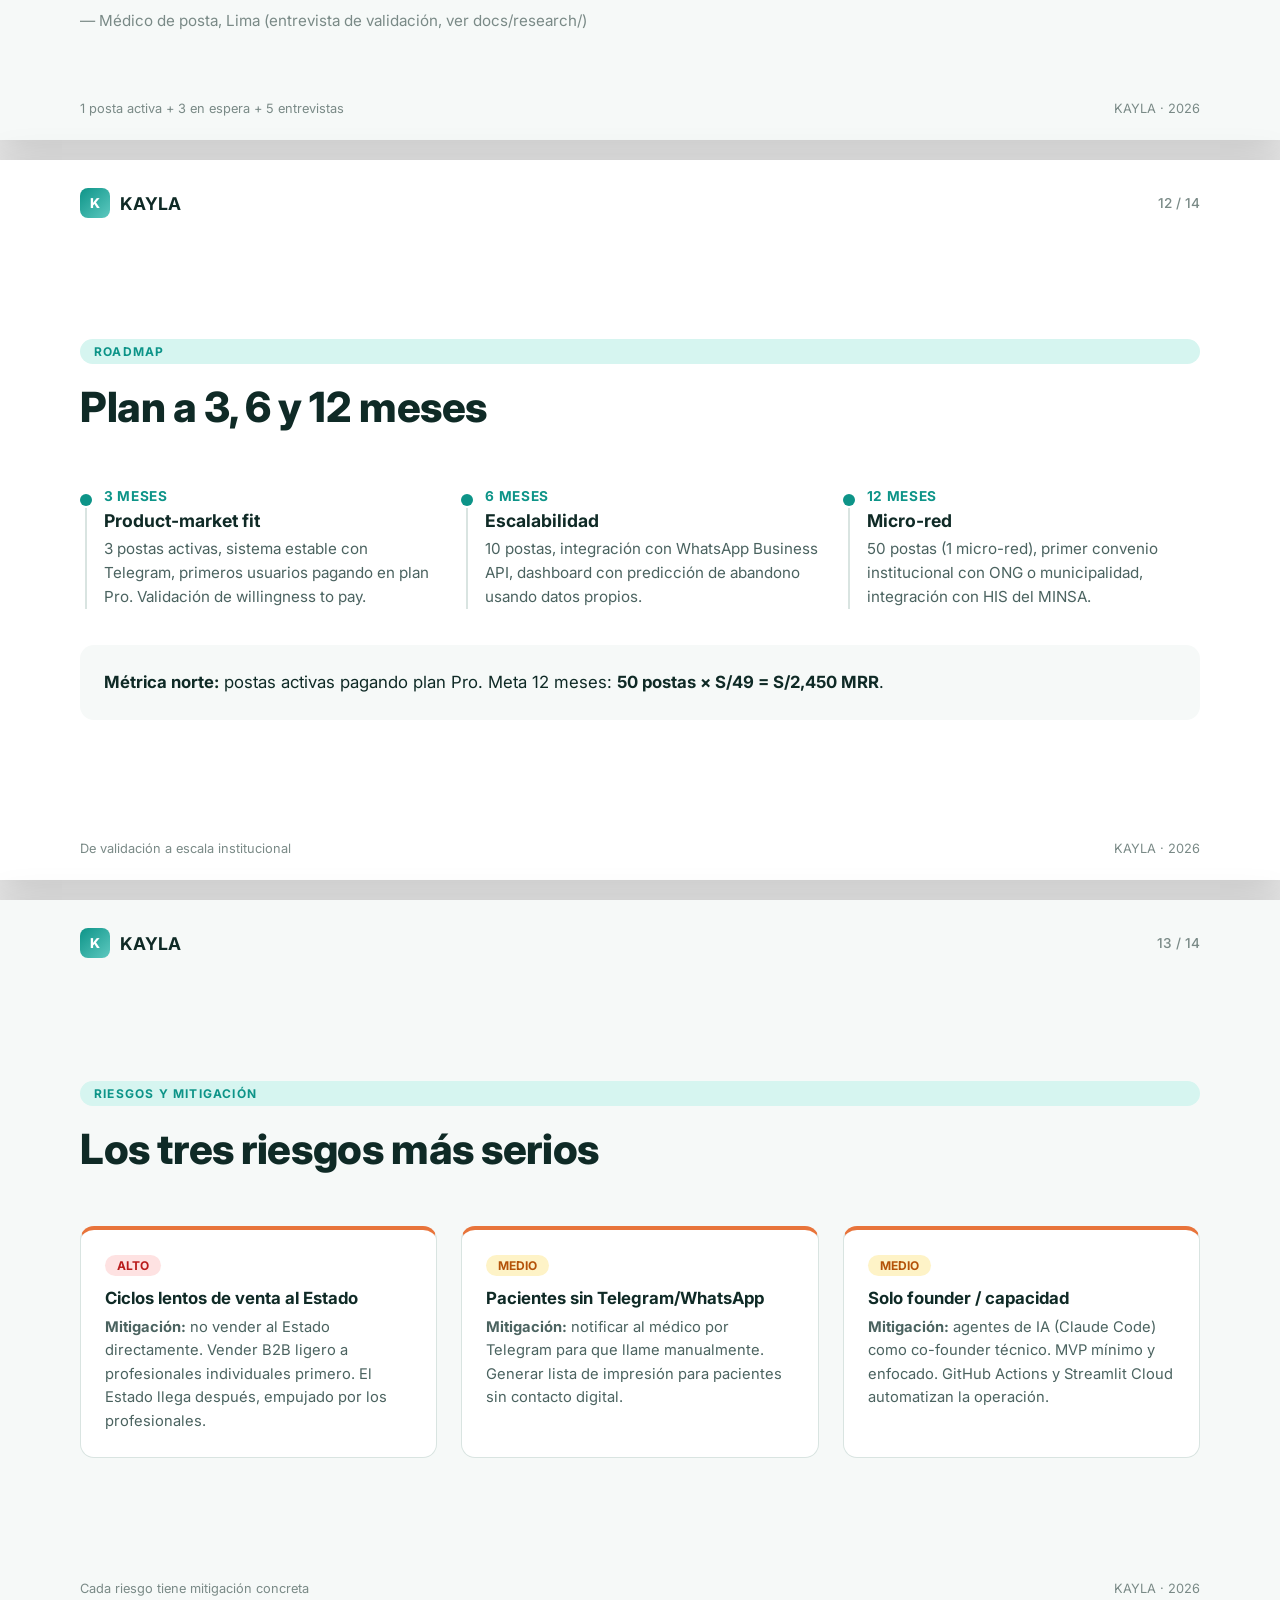
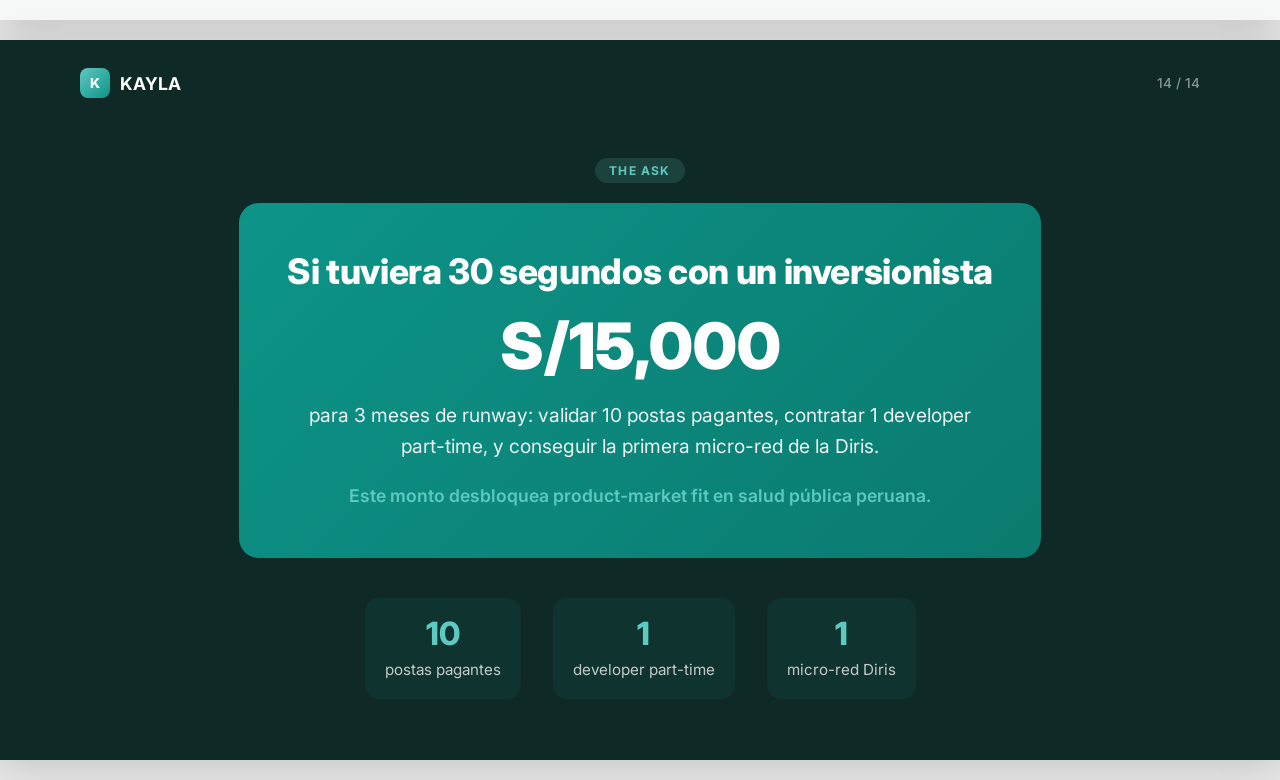
==== commit b8ac77f4: "docs: corrige datos del pitch con fuentes verificadas (ENDES 2022, MINSA, VA Consultores)" ====
--- a/docs/pitch.html
+++ b/docs/pitch.html
@@ -502,7 +502,7 @@
   </div>
   <div class="slide-content">
     <span class="eyebrow">El problema</span>
-    <h2>Las postas pierden 40% de pacientes crónicos</h2>
+    <h2>El 40% de pacientes crónicos no se adhiere al tratamiento</h2>
     <p class="lead" style="max-width:900px; margin-bottom:36px;">
       Técnicos, médicos y enfermeras de postas de primer nivel del MINSA gestionan
       pacientes crónicos con Excel y llamadas manuales. Si no cumplen las métricas de la
@@ -510,23 +510,26 @@
     </p>
     <div class="grid-3">
       <div class="stat">
-        <div class="stat-value">40%</div>
-        <div class="stat-label">de pacientes crónicos no recoge medicamentos ni asiste a controles</div>
+        <div class="stat-value">39.7%</div>
+        <div class="stat-label">de hipertensos peruanos no se adhiere al tratamiento (ENDES 2022)</div>
       </div>
       <div class="stat">
-        <div class="stat-value">~80</div>
-        <div class="stat-label">llamadas manuales que hace una posta al mes, sin seguimiento</div>
+        <div class="stat-value">8,452</div>
+        <div class="stat-label">establecimientos de primer nivel en Perú, 95% con capacidad inadecuada</div>
       </div>
       <div class="stat">
-        <div class="stat-value">0</div>
-        <div class="stat-label">sistemas de gestión que llegan al primer nivel de atención</div>
+        <div class="stat-value">58.5%</div>
+        <div class="stat-label">de la carga de enfermedad en Perú son enfermedades no transmisibles</div>
       </div>
     </div>
     <div class="quote" style="margin-top:36px;">
-      "Pierdo horas llamando a pacientes que nunca vienen. Si no cumplo las métricas, me descuentan."
+      "Si me llegara un mensaje cada mañana con los pacientes que debo llamar, me ahorraría dos horas."
     </div>
     <p style="color:var(--muted); font-size:0.95rem; margin-top:8px;">
-      — Técnico de posta, Lima (validación con hermano del founder)
+      — Técnico de posta, Lima (hermano del founder, validación de campo)
+    </p>
+    <p style="color:var(--muted); font-size:0.85rem; margin-top:12px;">
+      Fuentes: ENDES 2022 (adherencia terapéutica), MINSA OGE 2017 (prevalencia), VA Consultores 2024 (establecimientos)
     </p>
   </div>
   <div class="slide-footer">
@@ -626,15 +629,15 @@
     <div class="grid-3" style="margin-top:32px;">
       <div class="card" style="border-top:4px solid var(--teal-light);">
         <h3 style="color:var(--teal);">TAM</h3>
-        <div style="font-size:2.4rem; font-weight:800; color:var(--text); margin:8px 0;">~12,000</div>
-        <p>postas de primer nivel en Perú (MINSA). Potencial total del mercado.</p>
-        <p style="font-size:0.85rem; color:var(--muted); margin-top:8px;">Fuente: MINSA</p>
+        <div style="font-size:2.4rem; font-weight:800; color:var(--text); margin:8px 0;">~3M</div>
+        <p>peruanos hipertensos (18.6% de prevalencia). Mercado potencial de usuarios.</p>
+        <p style="font-size:0.85rem; color:var(--muted); margin-top:8px;">Fuente: MINSA OGE 2017</p>
       </div>
       <div class="card" style="border-top:4px solid var(--teal);">
         <h3 style="color:var(--teal);">SAM</h3>
-        <div style="font-size:2.4rem; font-weight:800; color:var(--text); margin:8px 0;">~3,000</div>
-        <p>postas en Lima y ciudades grandes con acceso a internet estable.</p>
-        <p style="font-size:0.85rem; color:var(--muted); margin-top:8px;">Estimación conservadora</p>
+        <div style="font-size:2.4rem; font-weight:800; color:var(--text); margin:8px 0;">8,452</div>
+        <p>establecimientos de primer nivel en Perú (I-1 a I-4).</p>
+        <p style="font-size:0.85rem; color:var(--muted); margin-top:8px;">Fuente: VA Consultores 2024</p>
       </div>
       <div class="card" style="border-top:4px solid var(--accent); box-shadow:0 4px 20px rgba(232,116,59,0.15);">
         <h3 style="color:var(--accent-dark);">SOM</h3>
@@ -677,7 +680,7 @@
         <tr>
           <td>Excel + llamadas manuales</td>
           <td>Gratis, ya lo conocen</td>
-          <td>Pierde 40% de pacientes, consume horas, sin métricas</td>
+          <td>Pierde ~40% de pacientes, consume horas, sin métricas</td>
         </tr>
         <tr>
           <td>Sistemas HIS del MINSA</td>
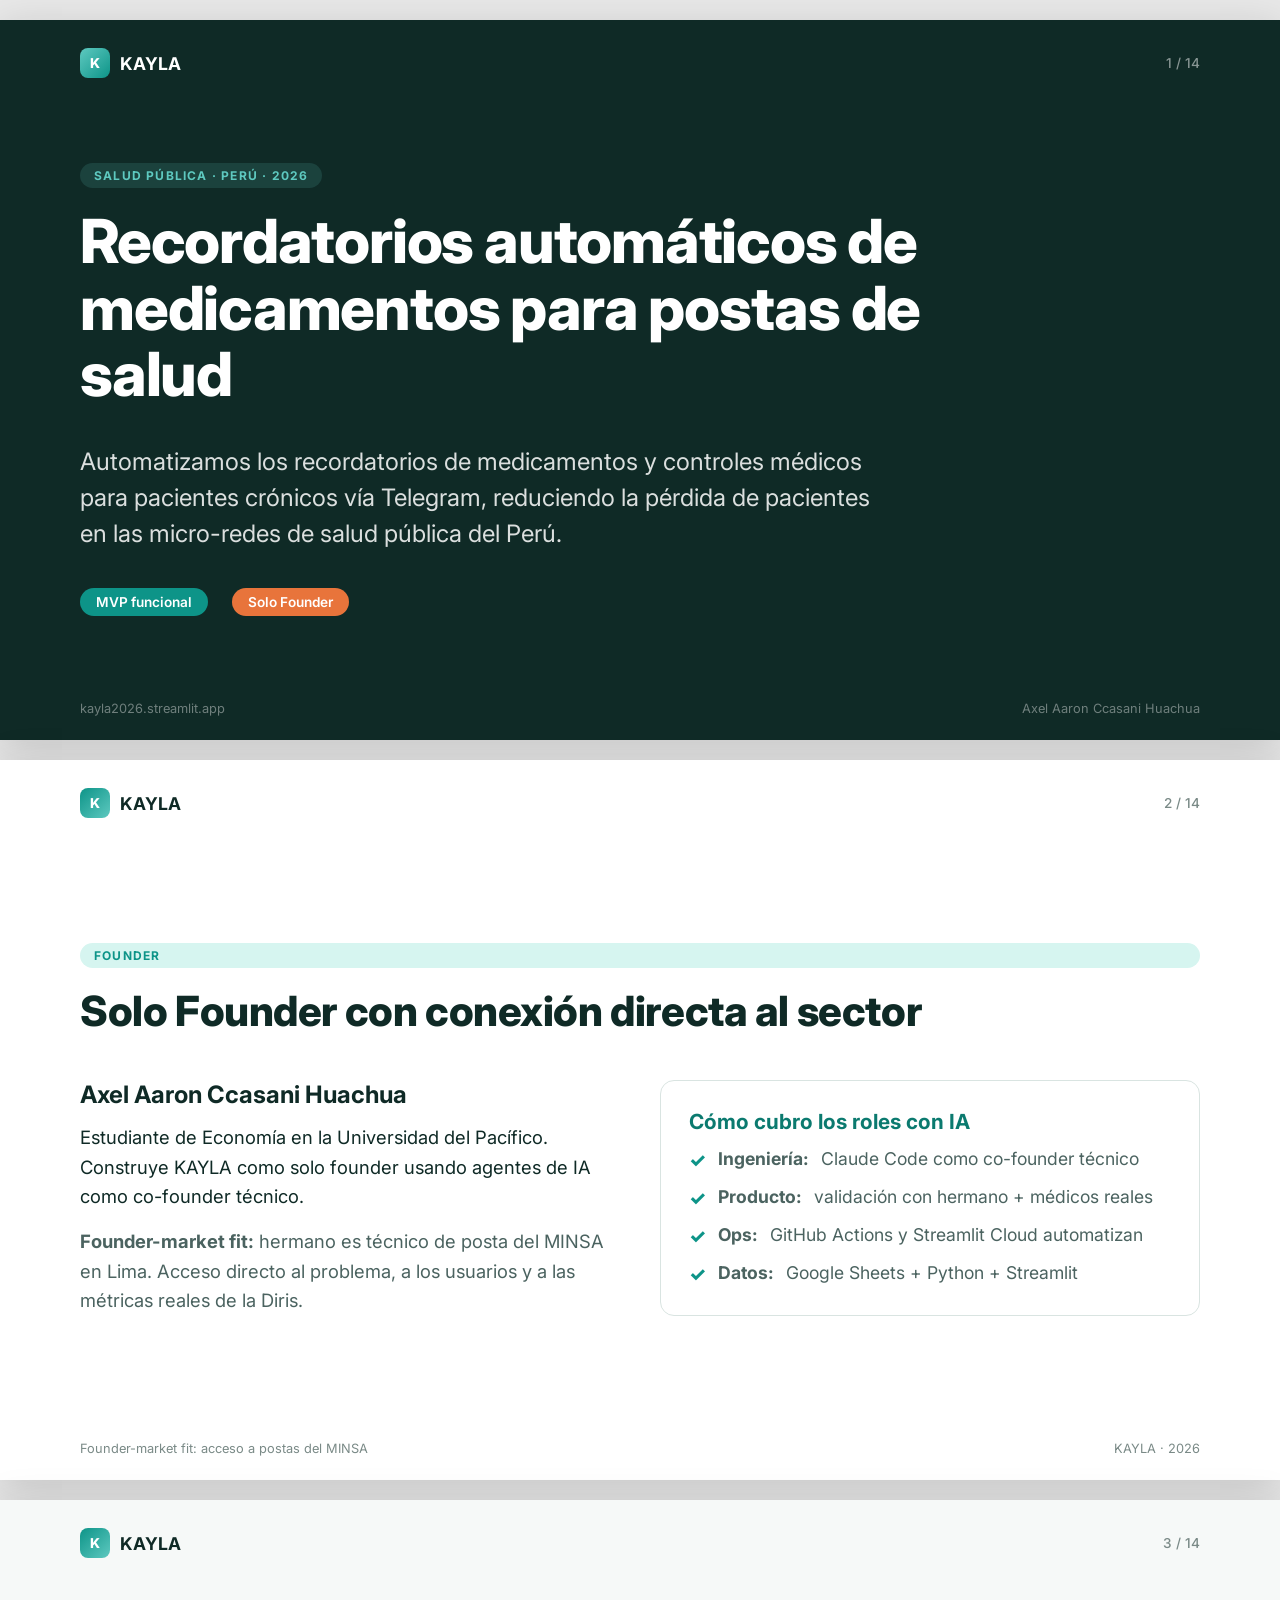
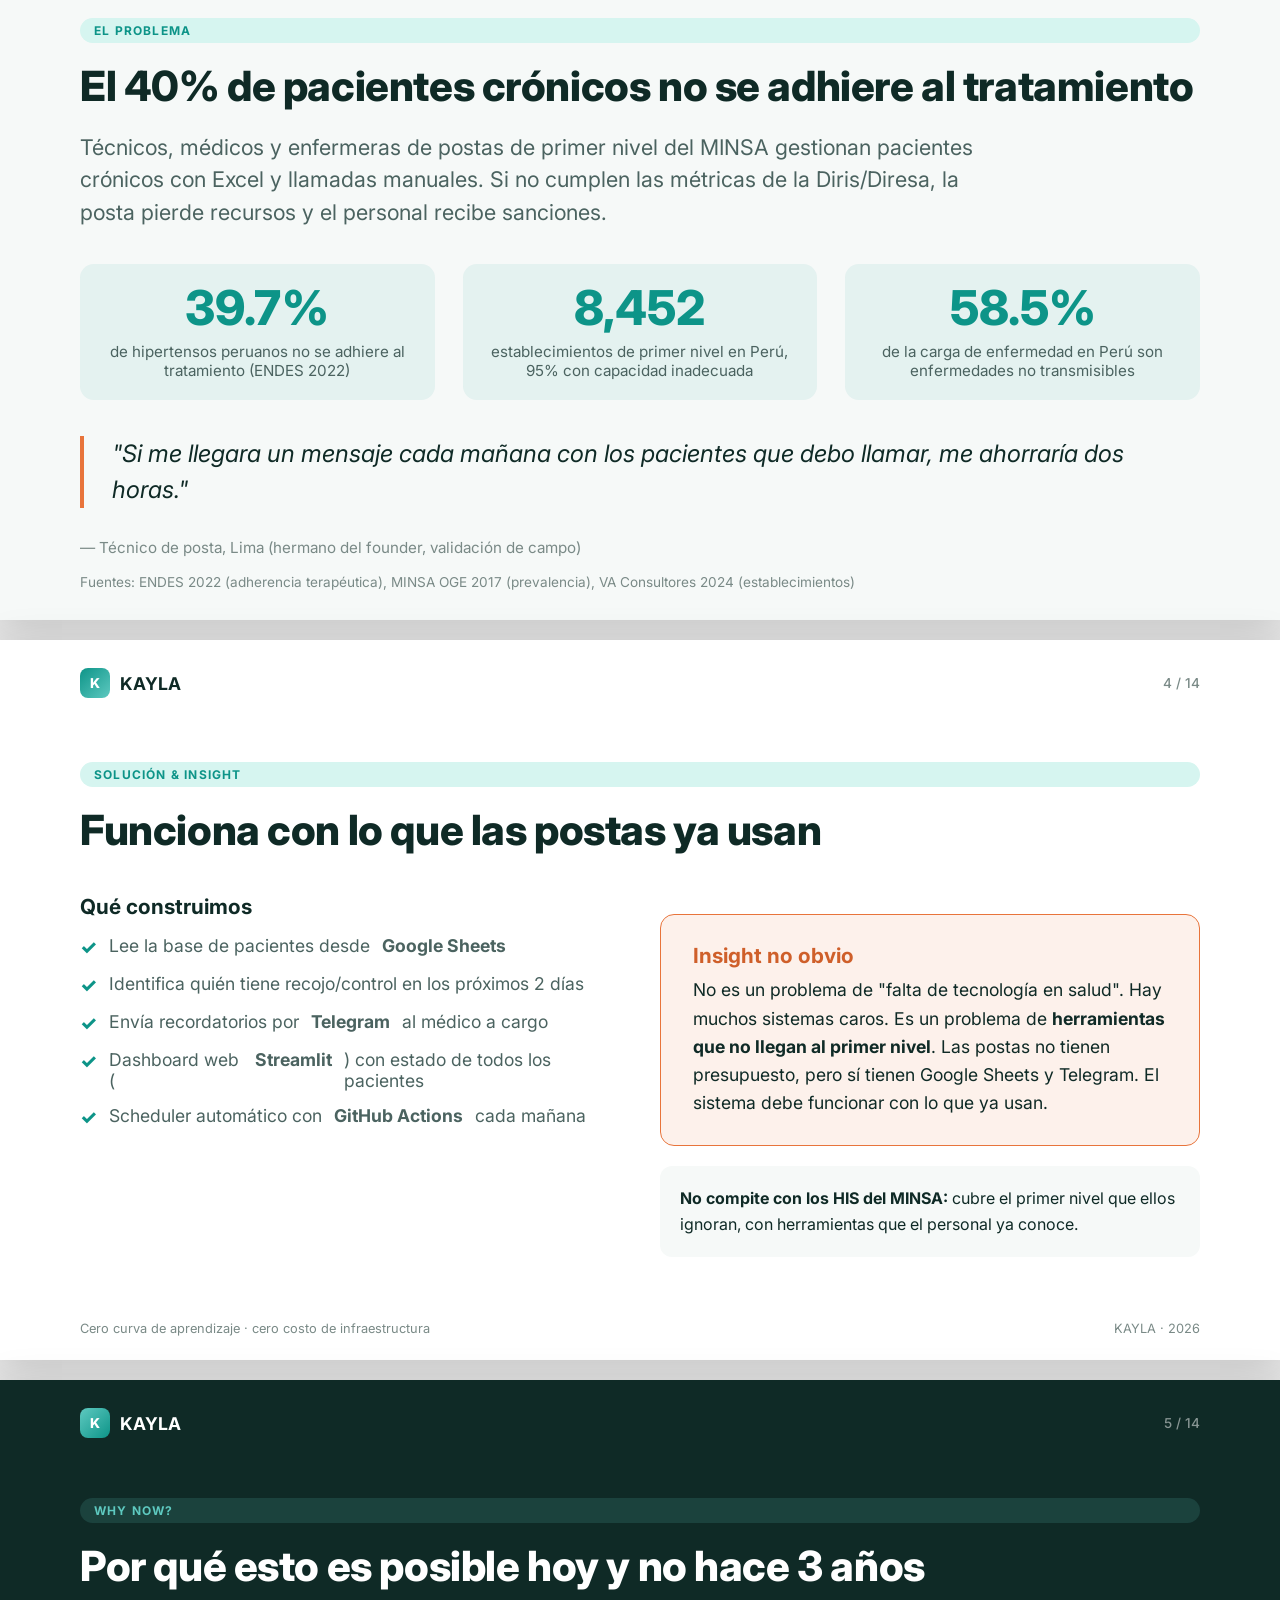
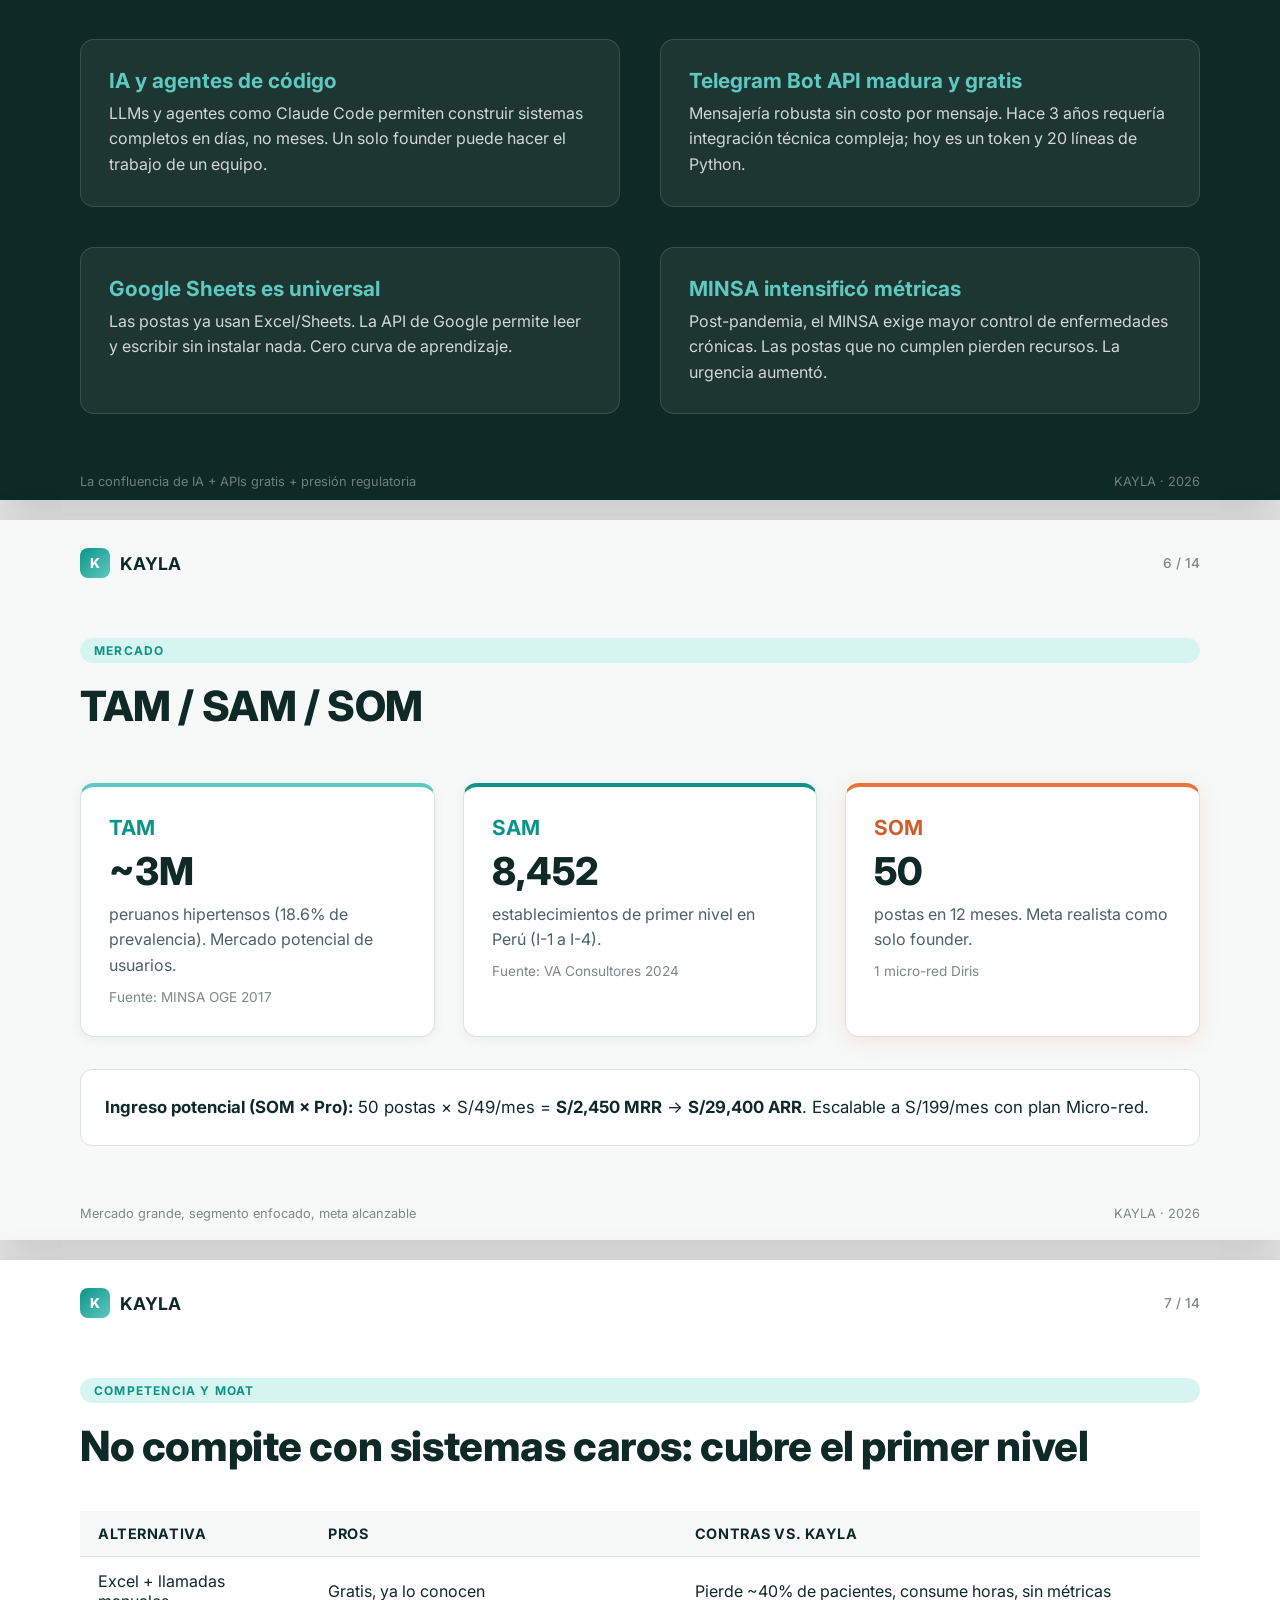
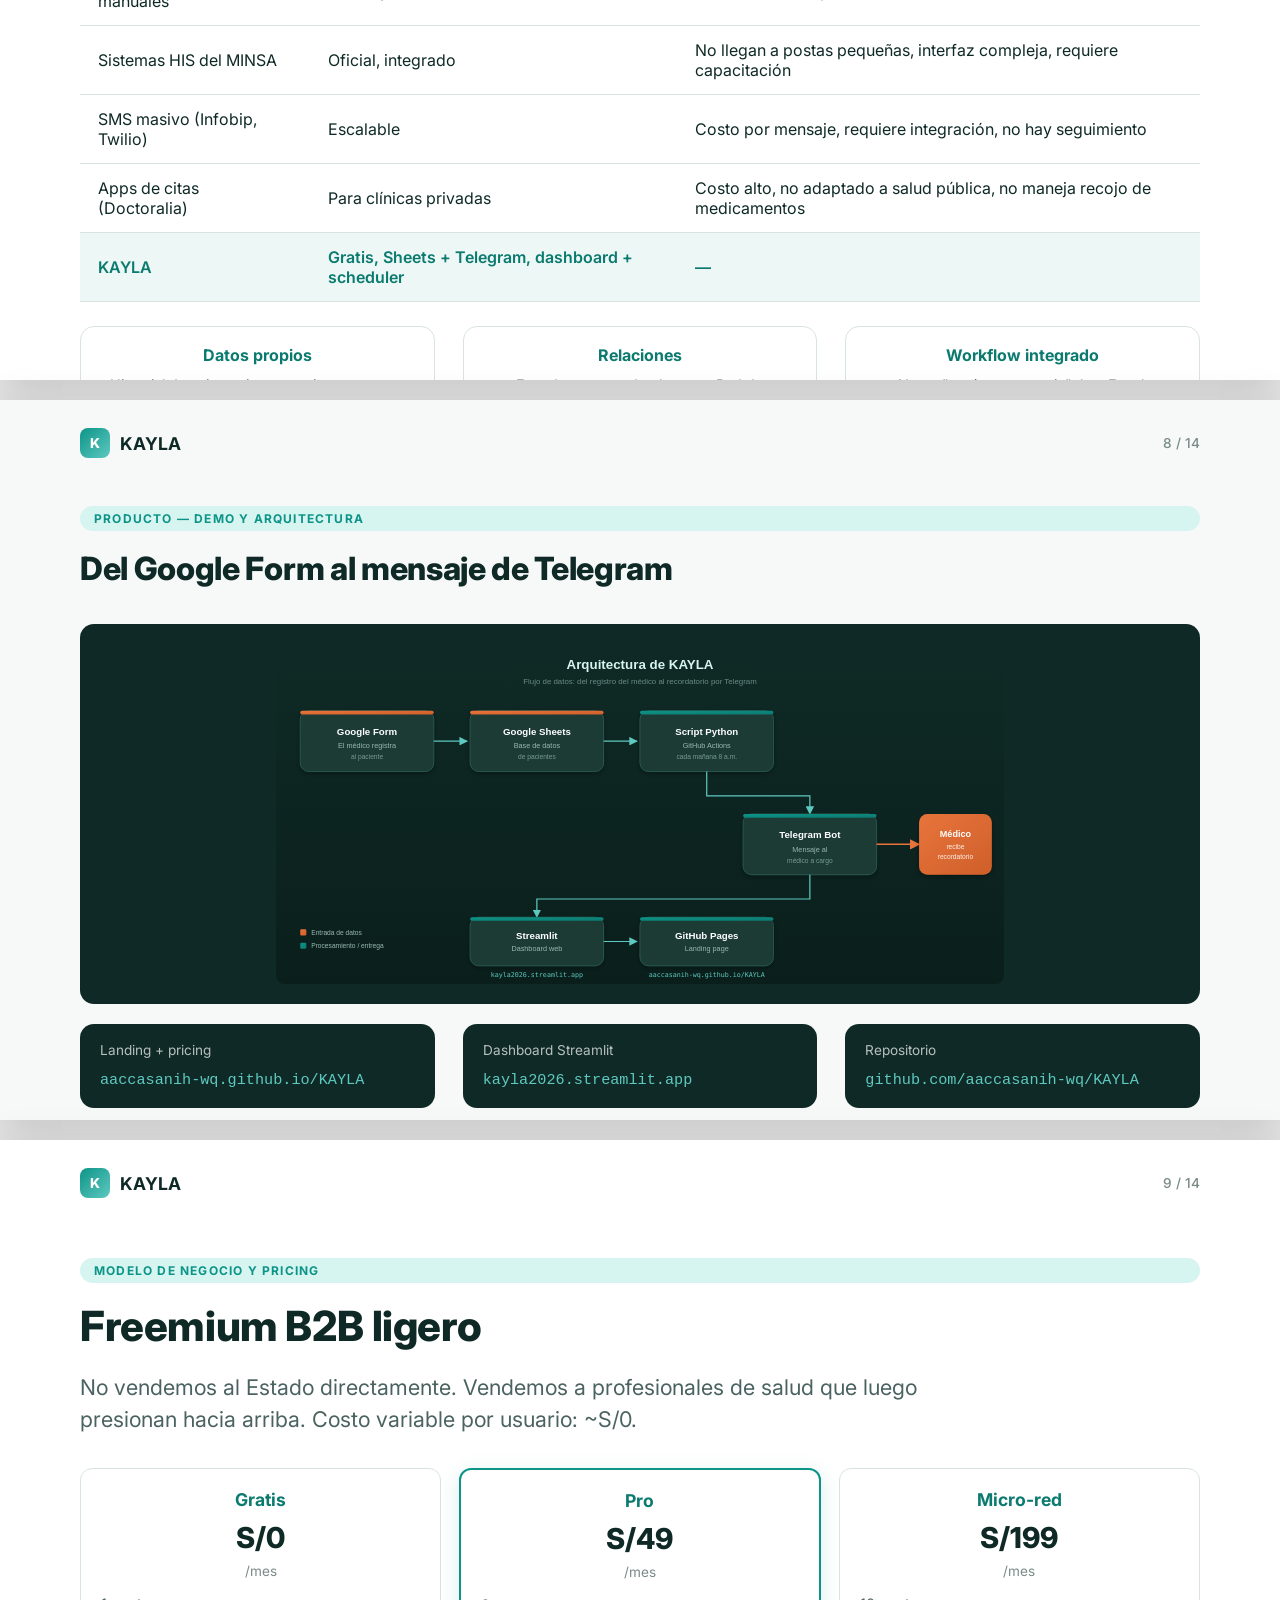
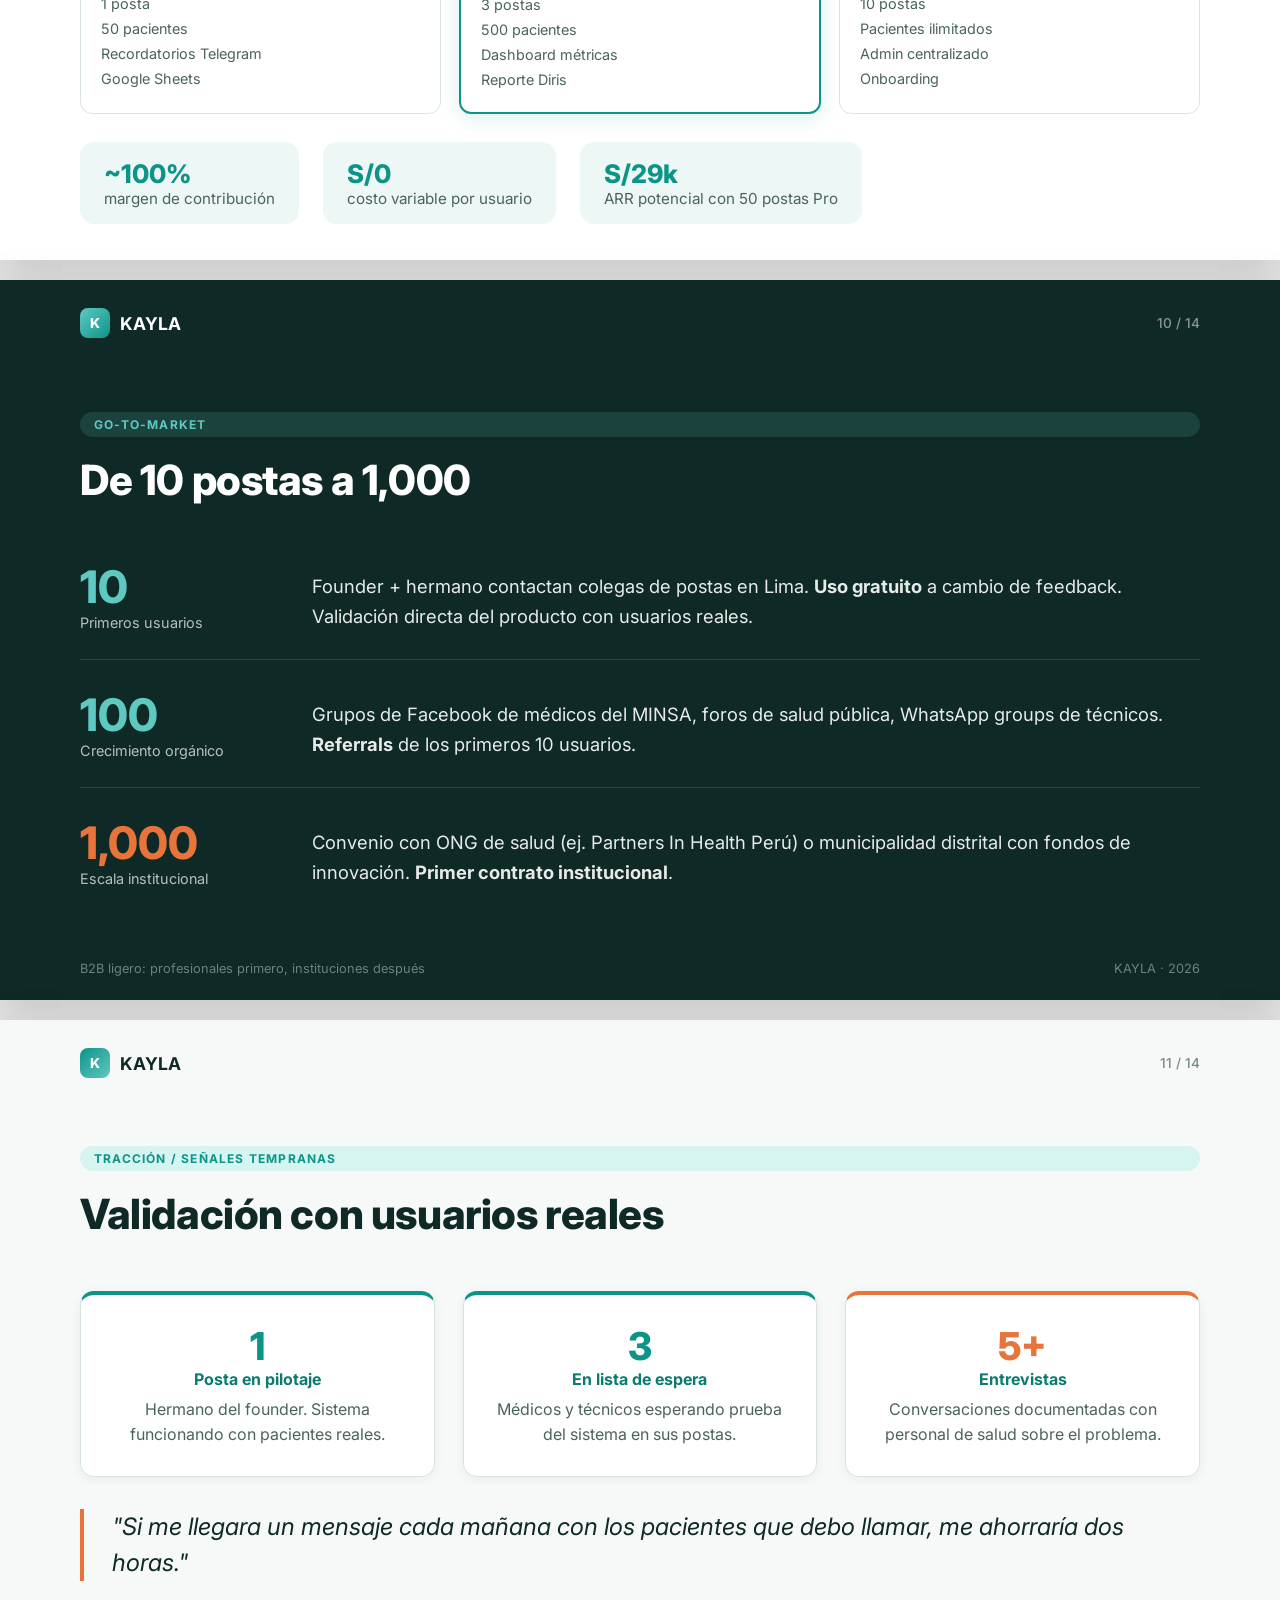
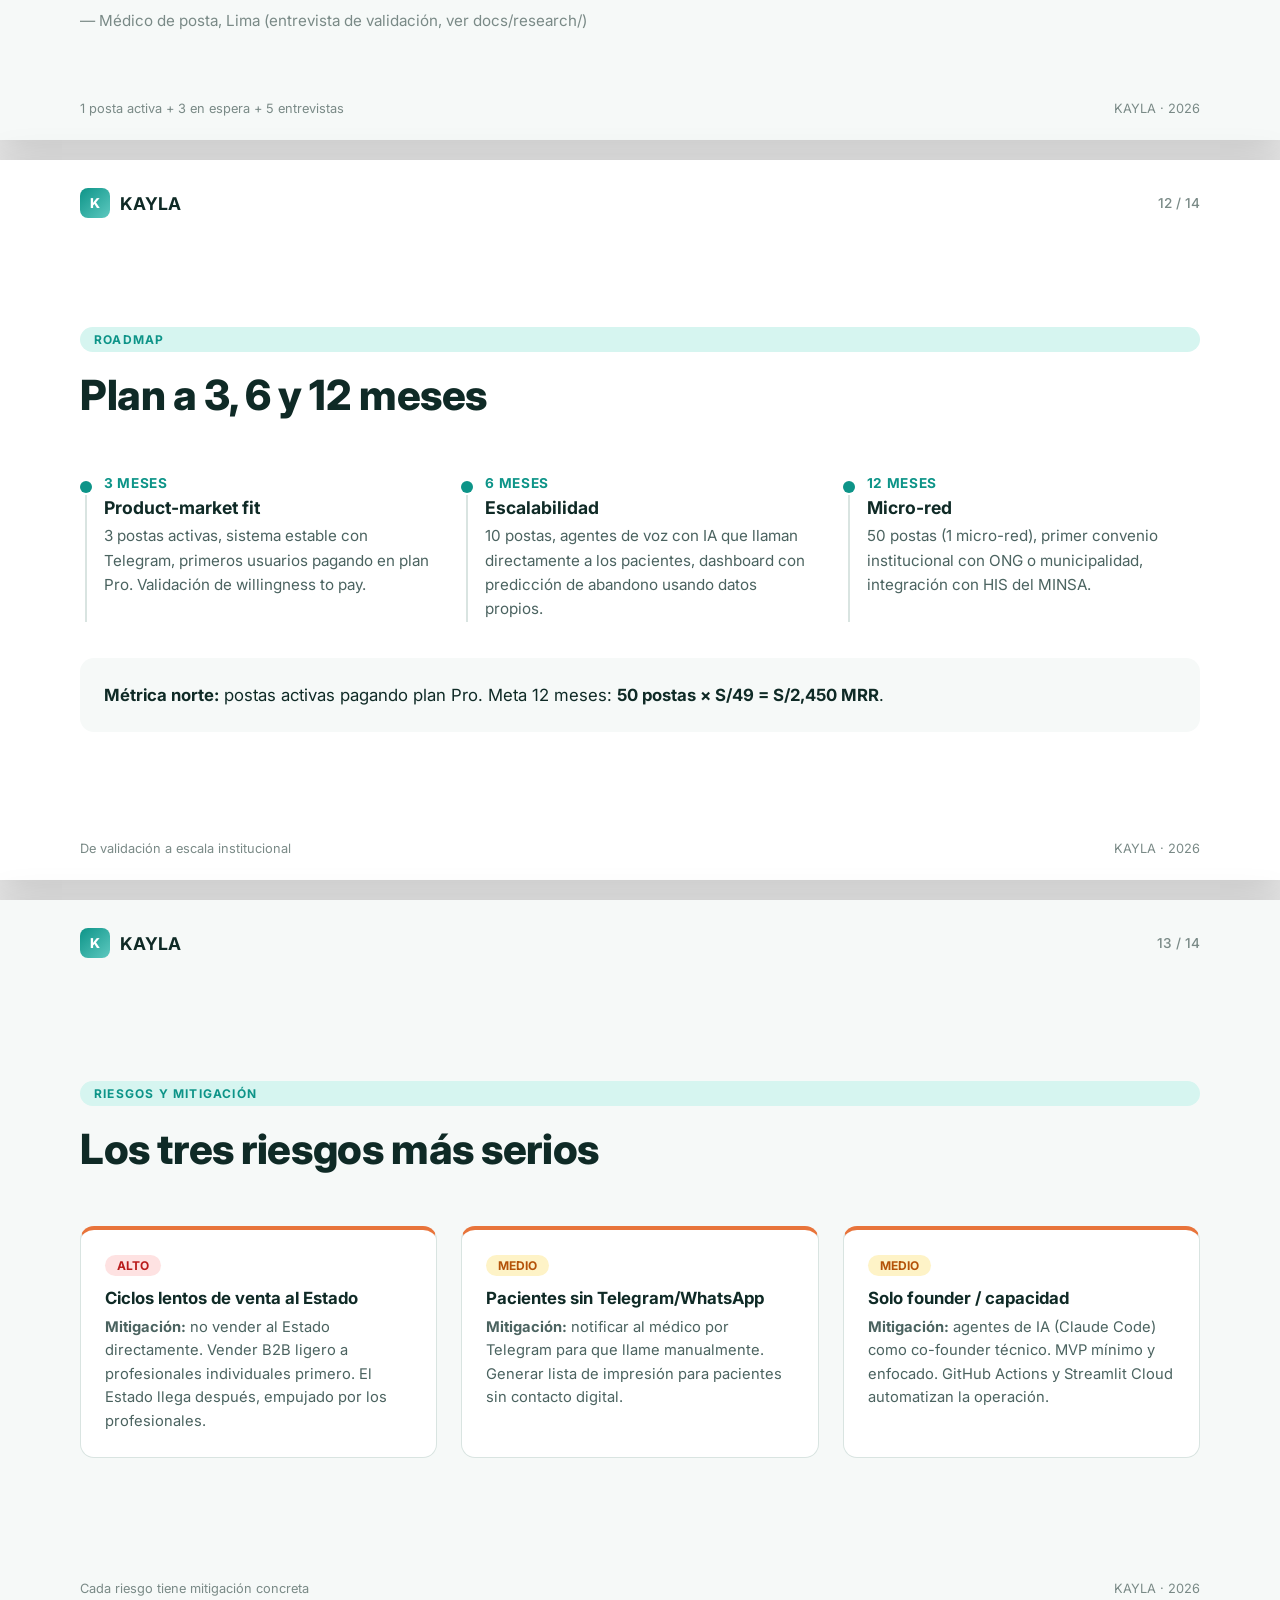
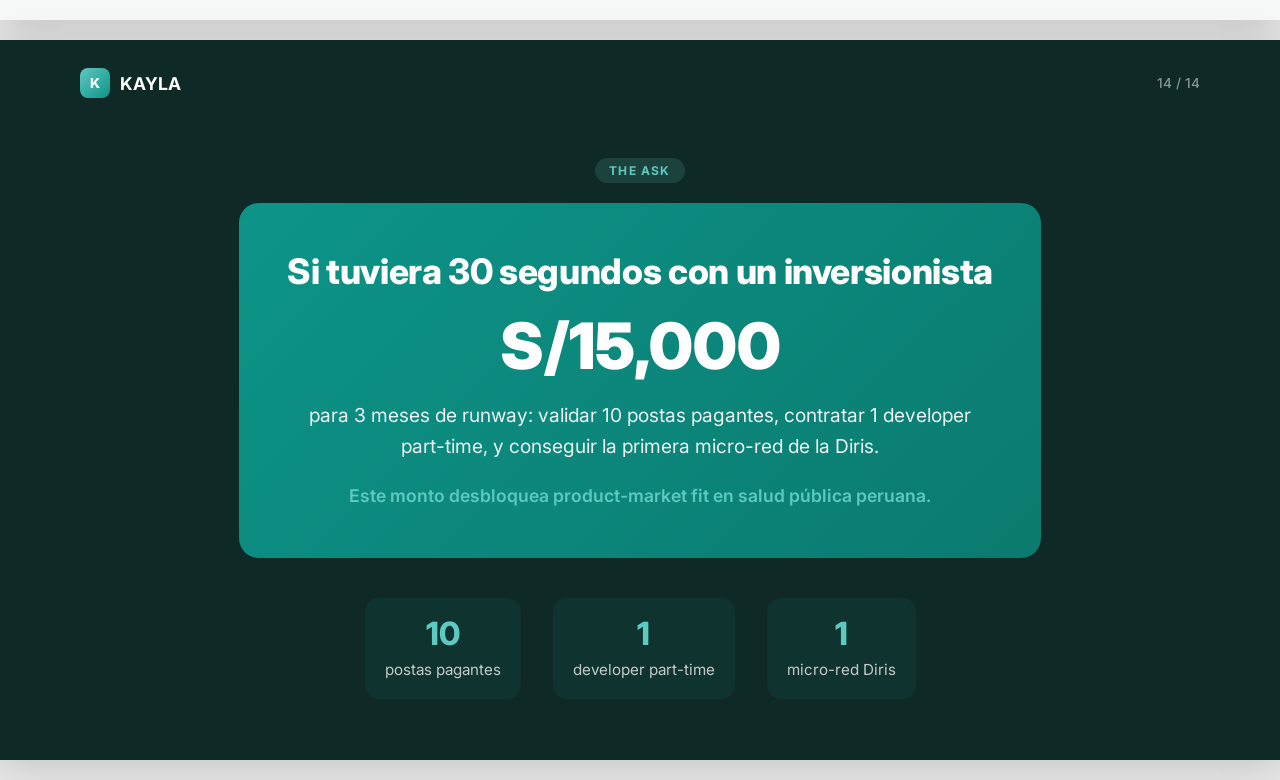
==== commit e9d468cc: "docs: actualiza roadmap a 6 meses con agentes de voz con IA y regenera pitch.pdf" ====
--- a/docs/pitch.html
+++ b/docs/pitch.html
@@ -938,7 +938,7 @@
       <div class="timeline-item">
         <div class="timeline-label">6 meses</div>
         <h3>Escalabilidad</h3>
-        <p>10 postas, integración con WhatsApp Business API, dashboard con predicción de abandono usando datos propios.</p>
+        <p>10 postas, agentes de voz con IA que llaman directamente a los pacientes, dashboard con predicción de abandono usando datos propios.</p>
       </div>
       <div class="timeline-item">
         <div class="timeline-label">12 meses</div>
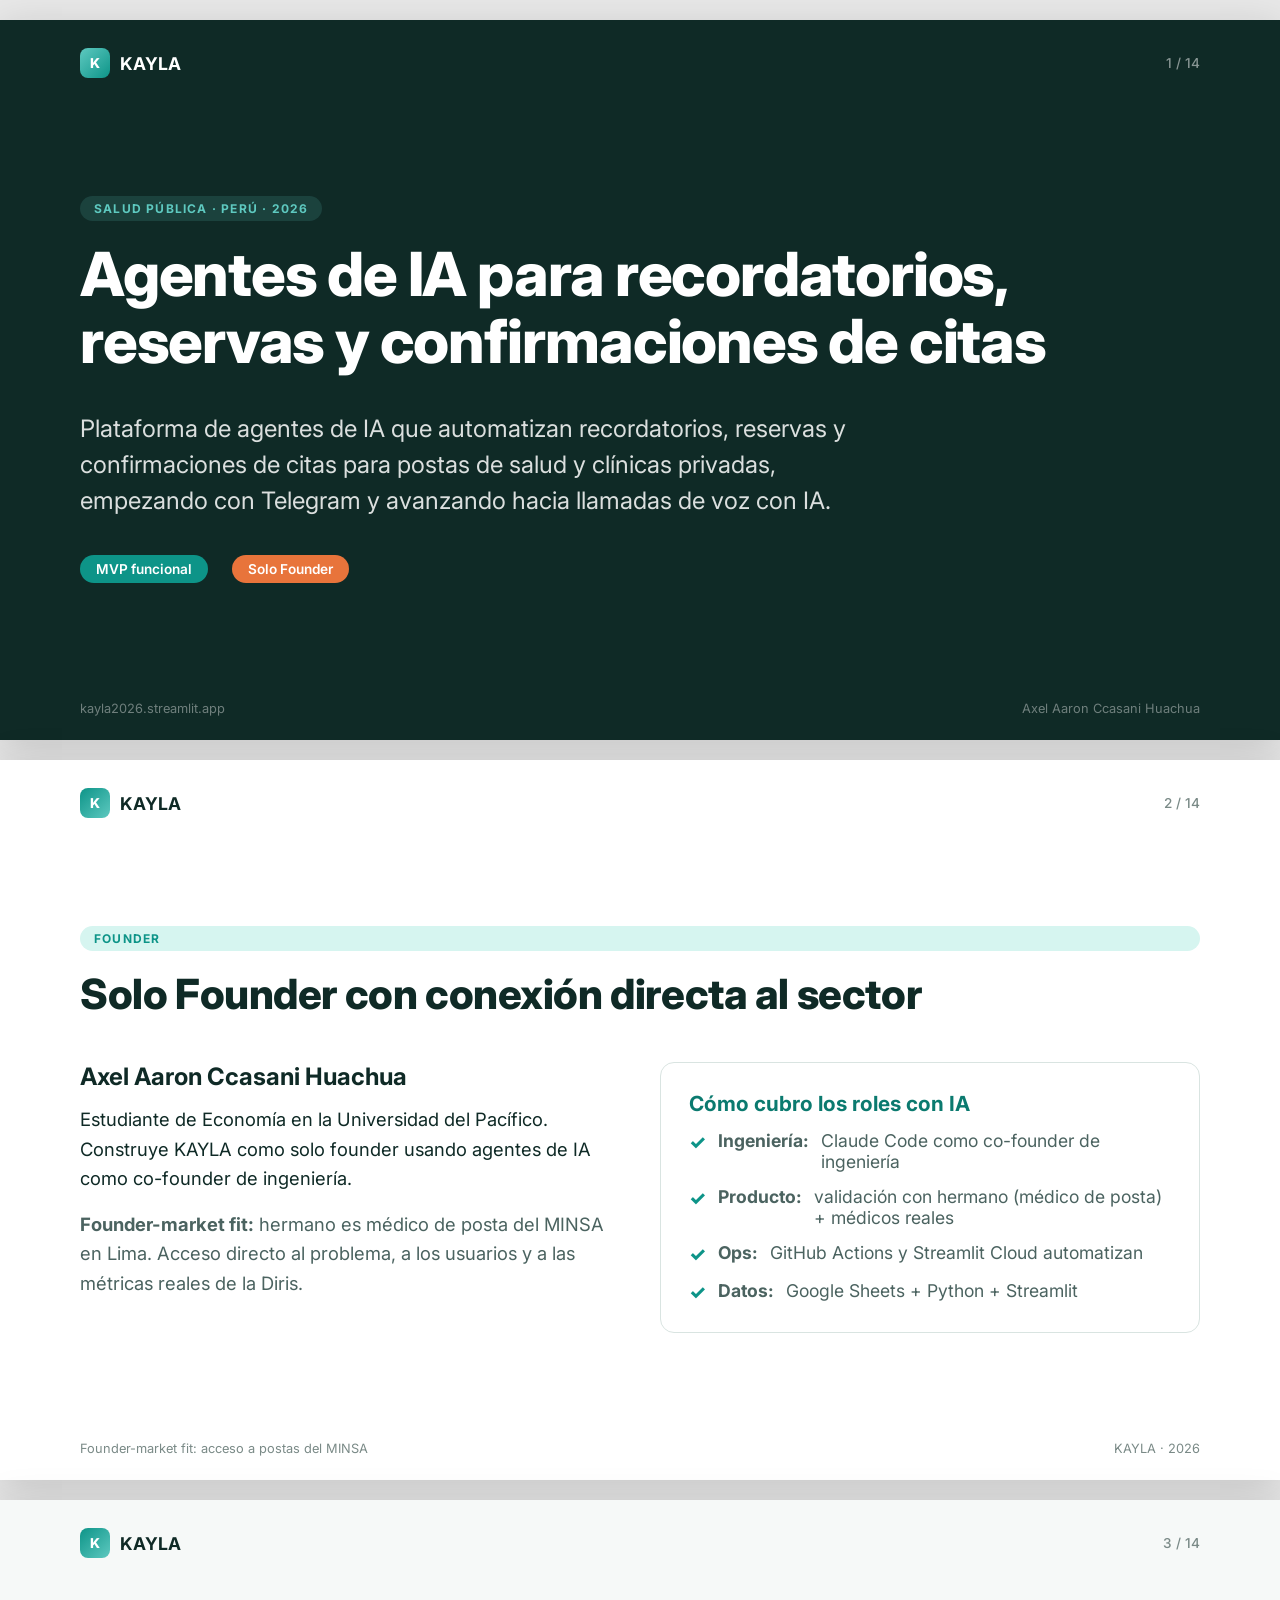
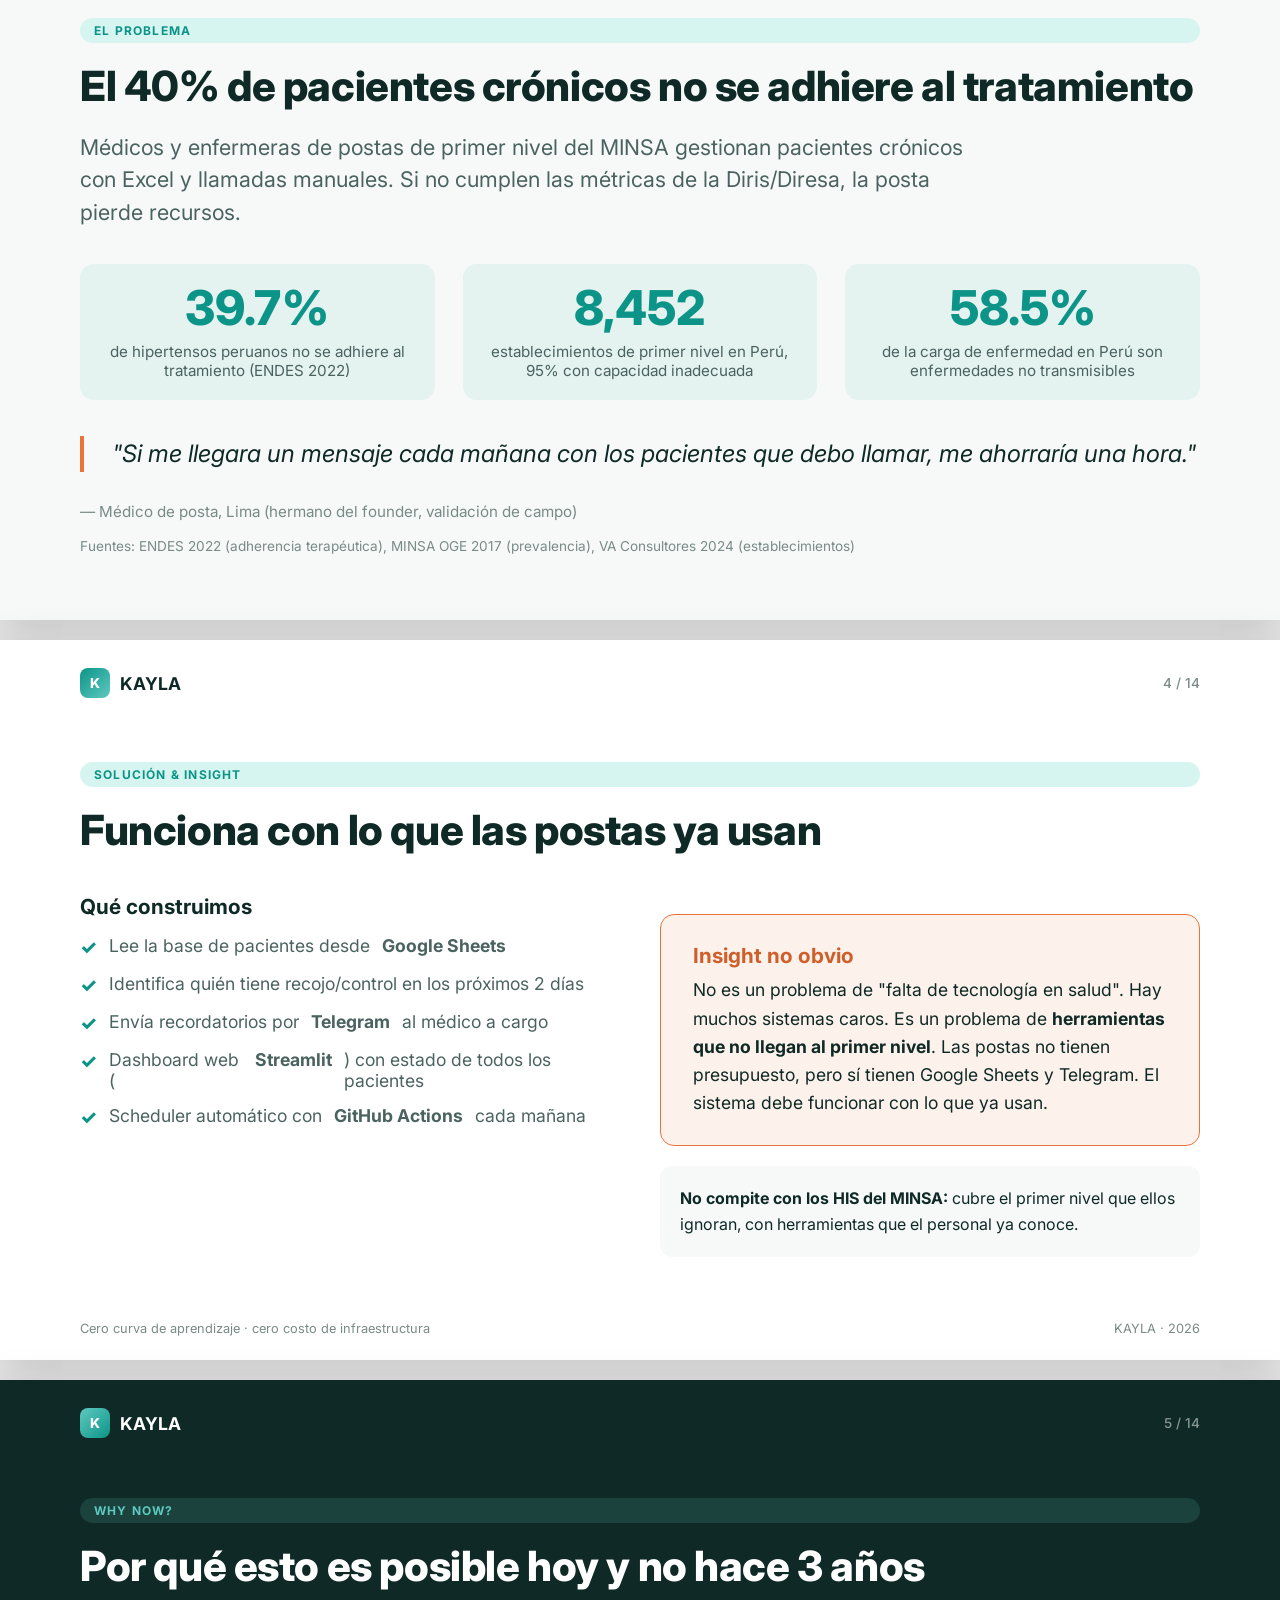
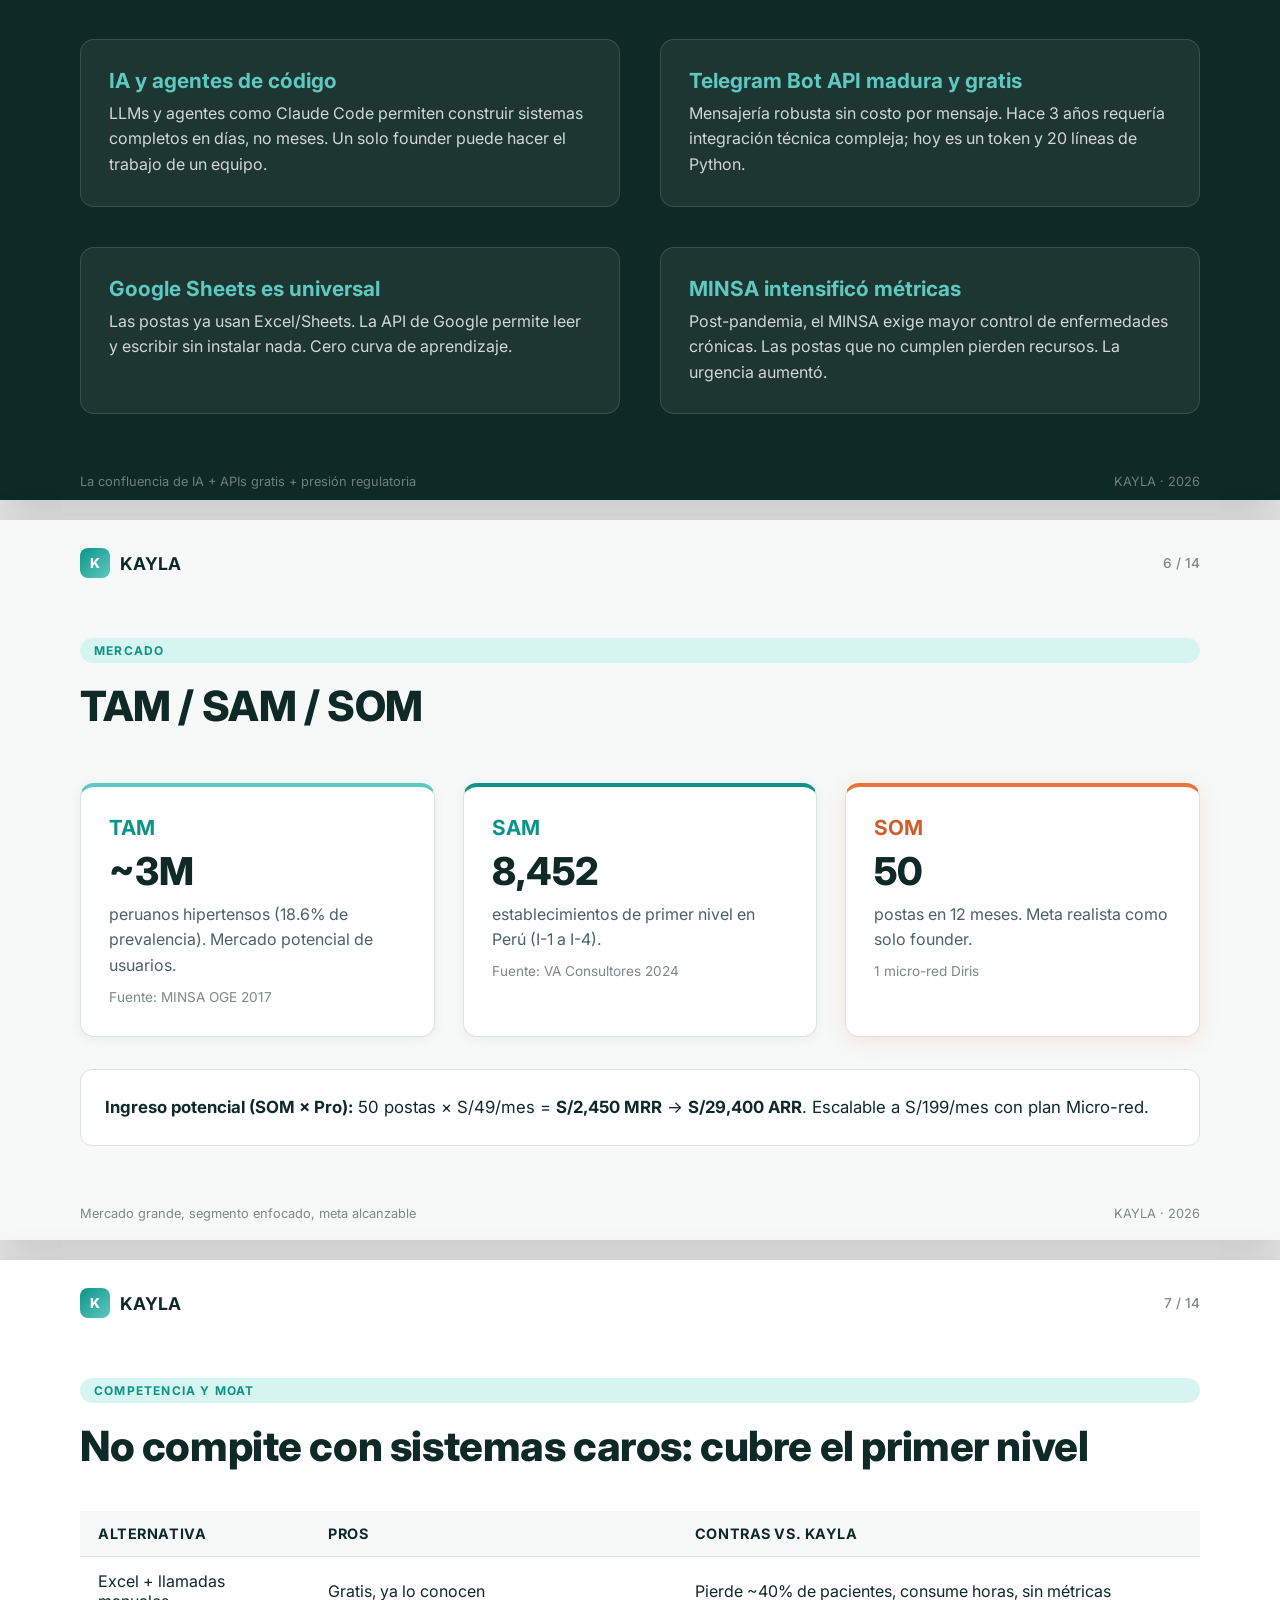
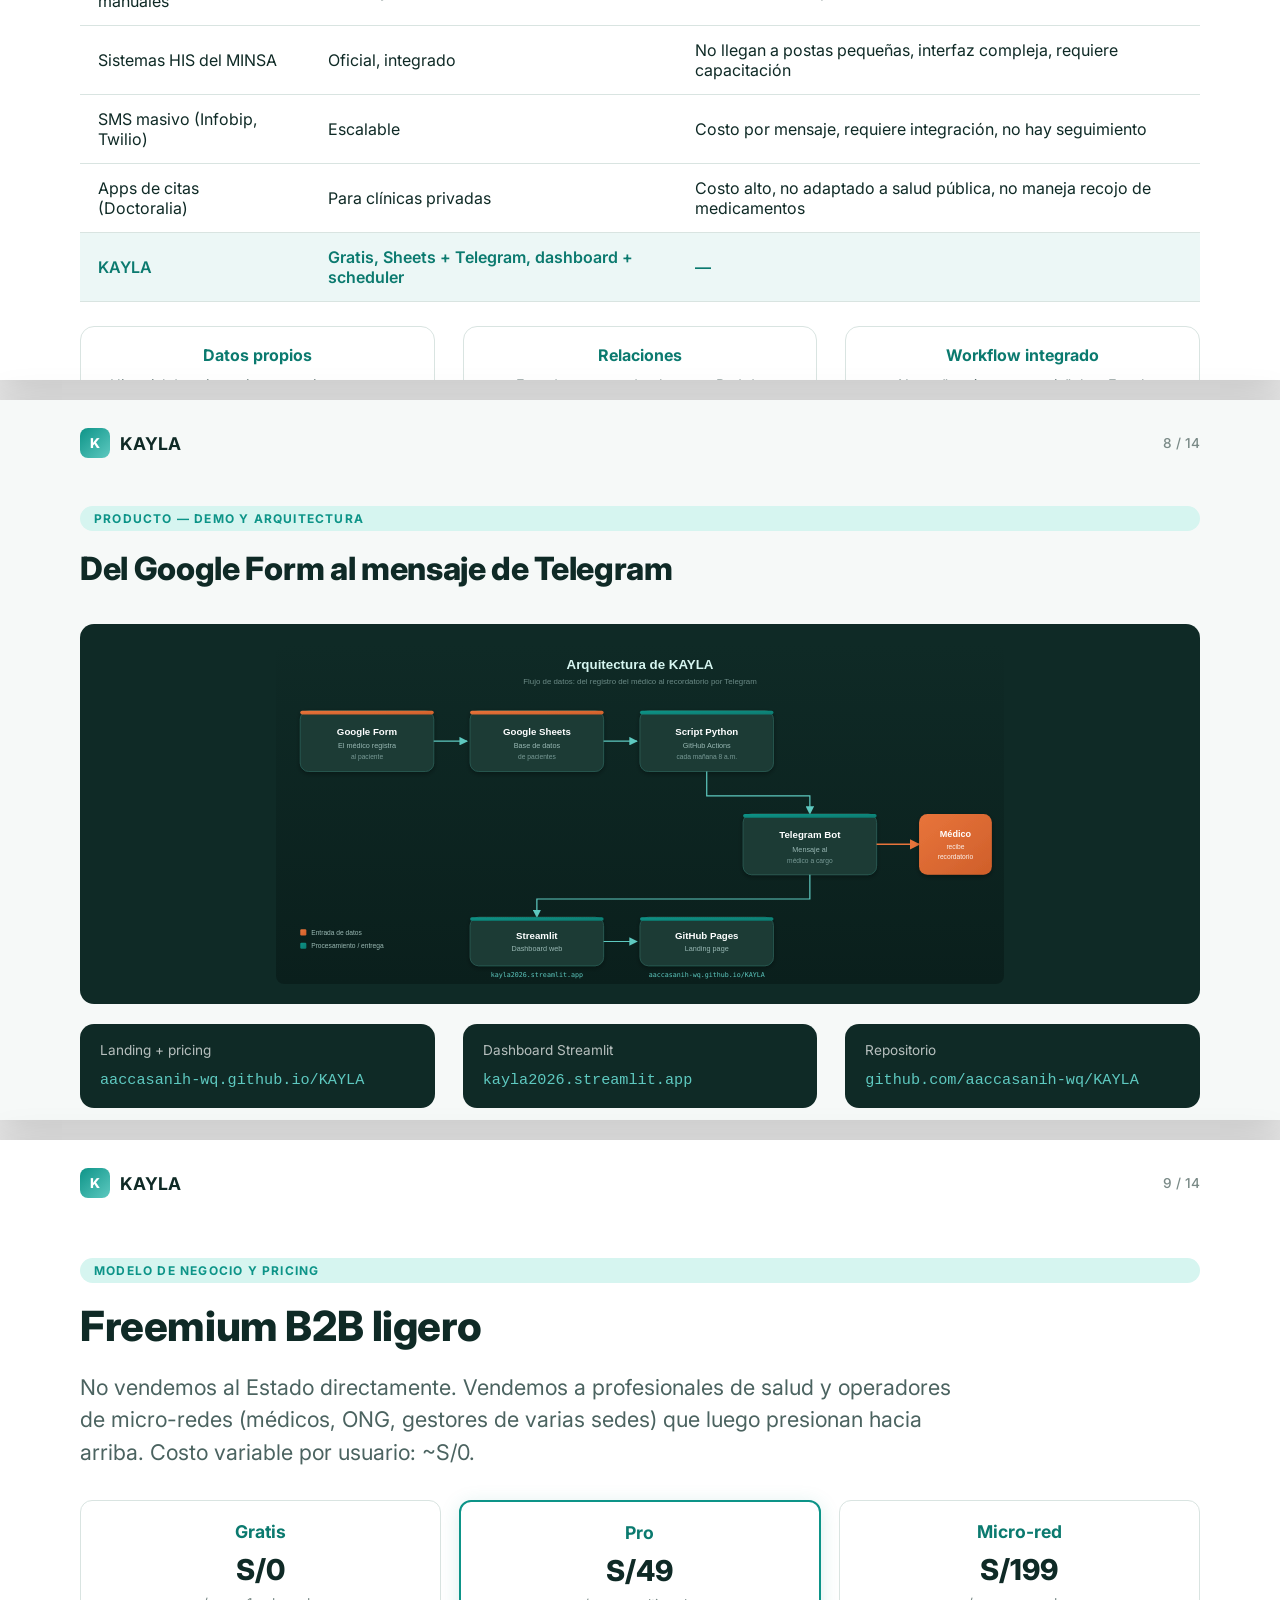
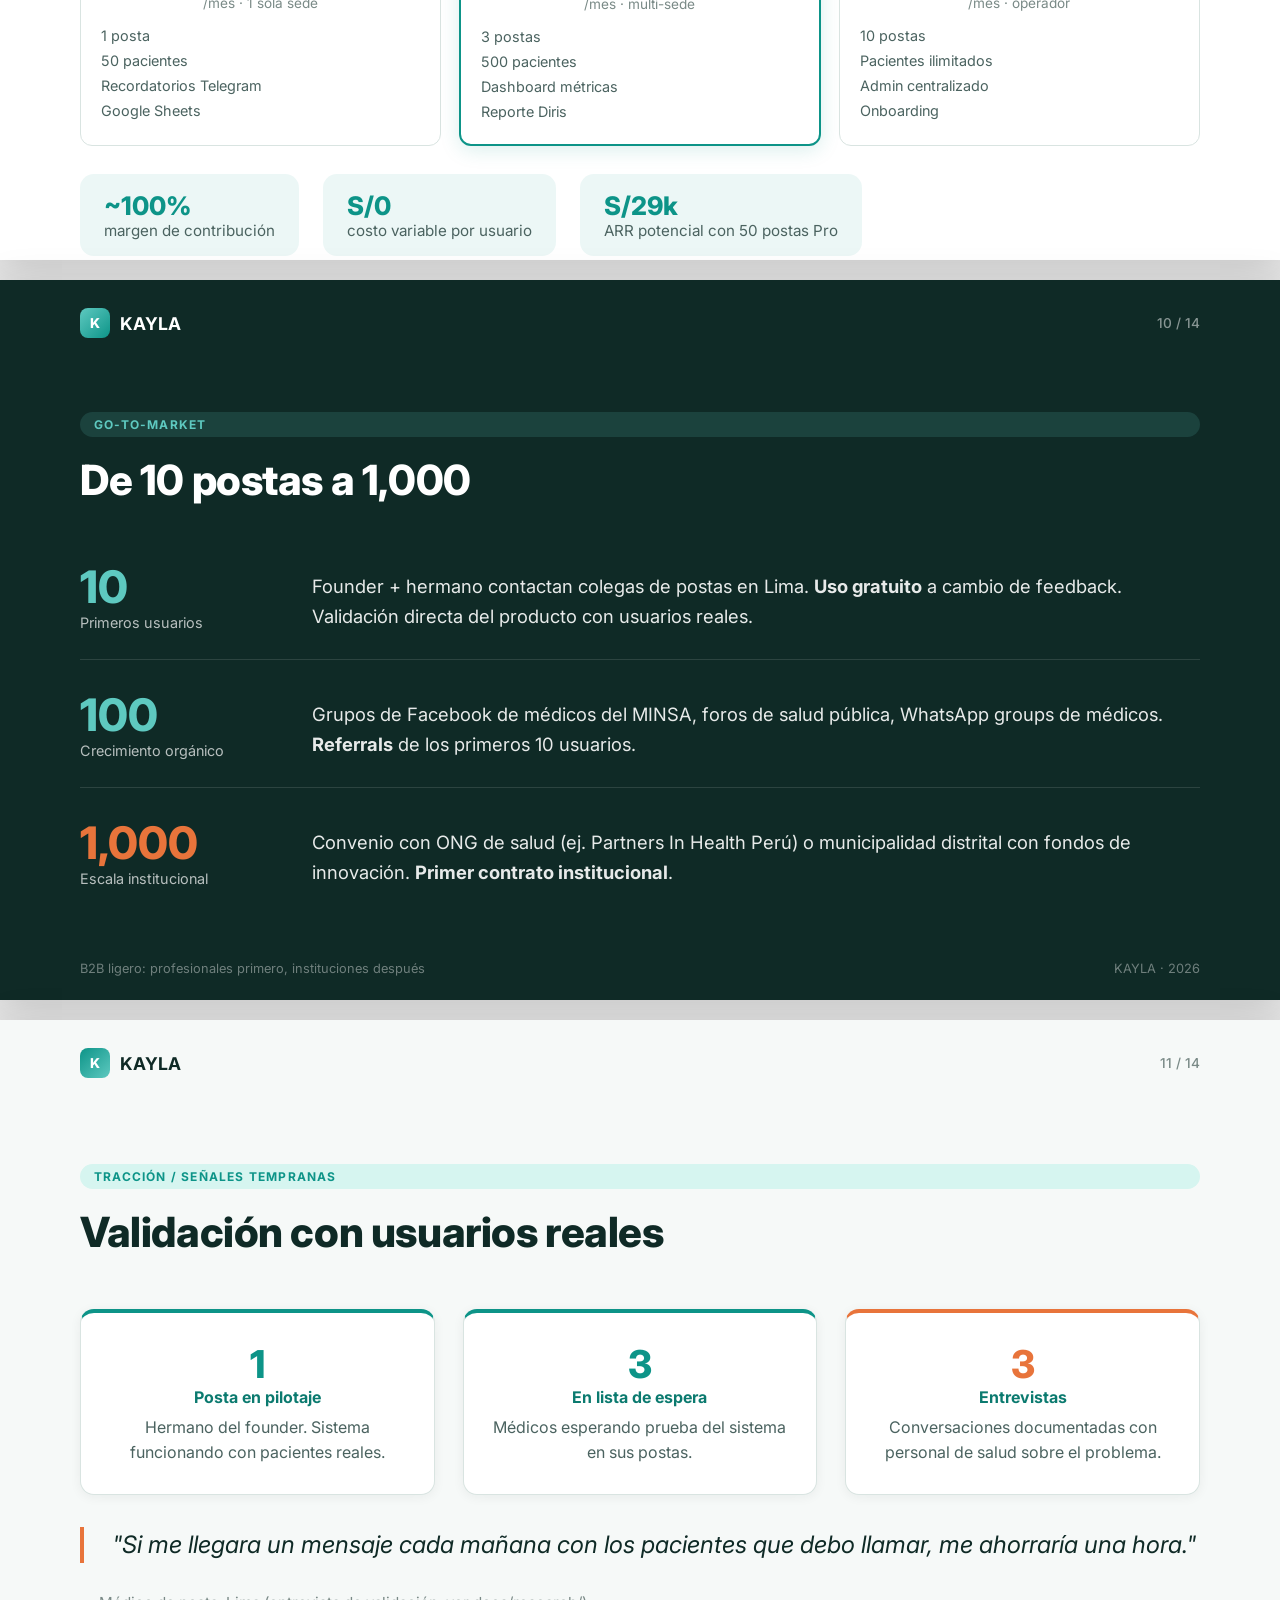
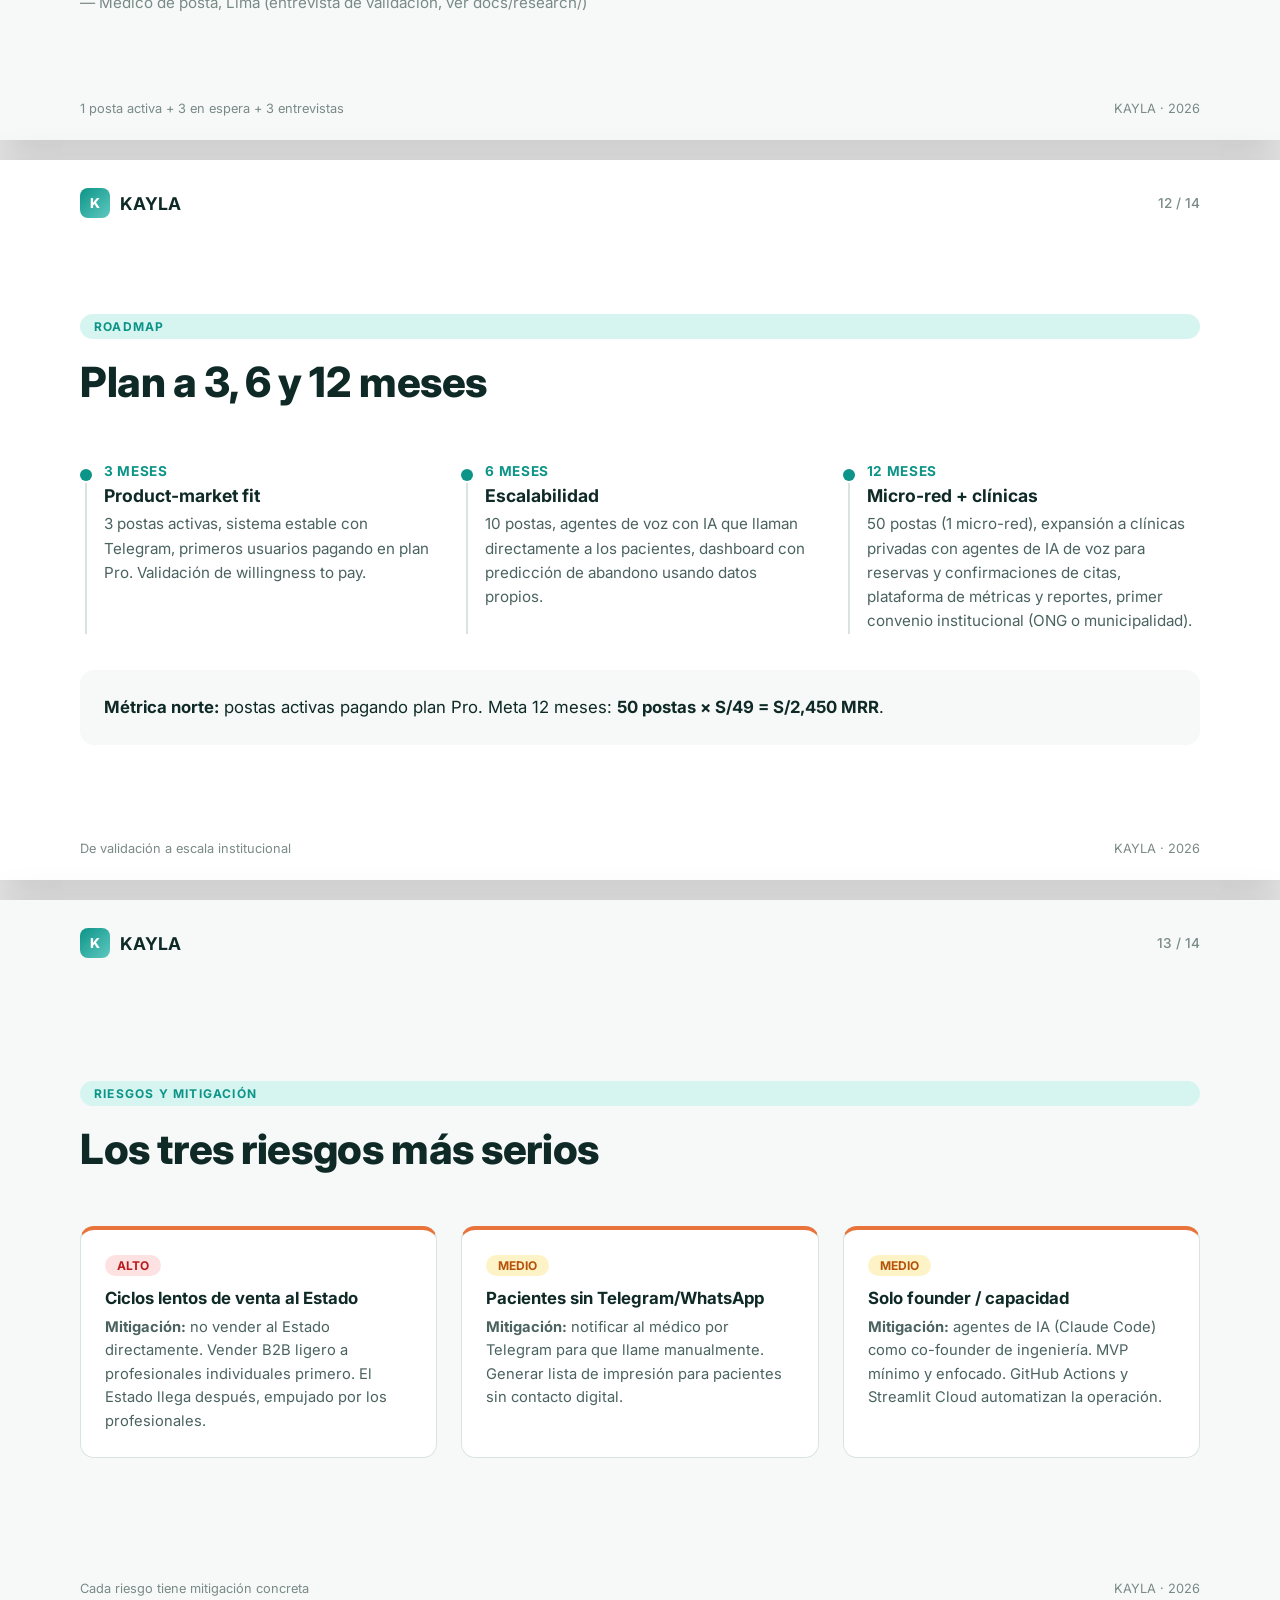
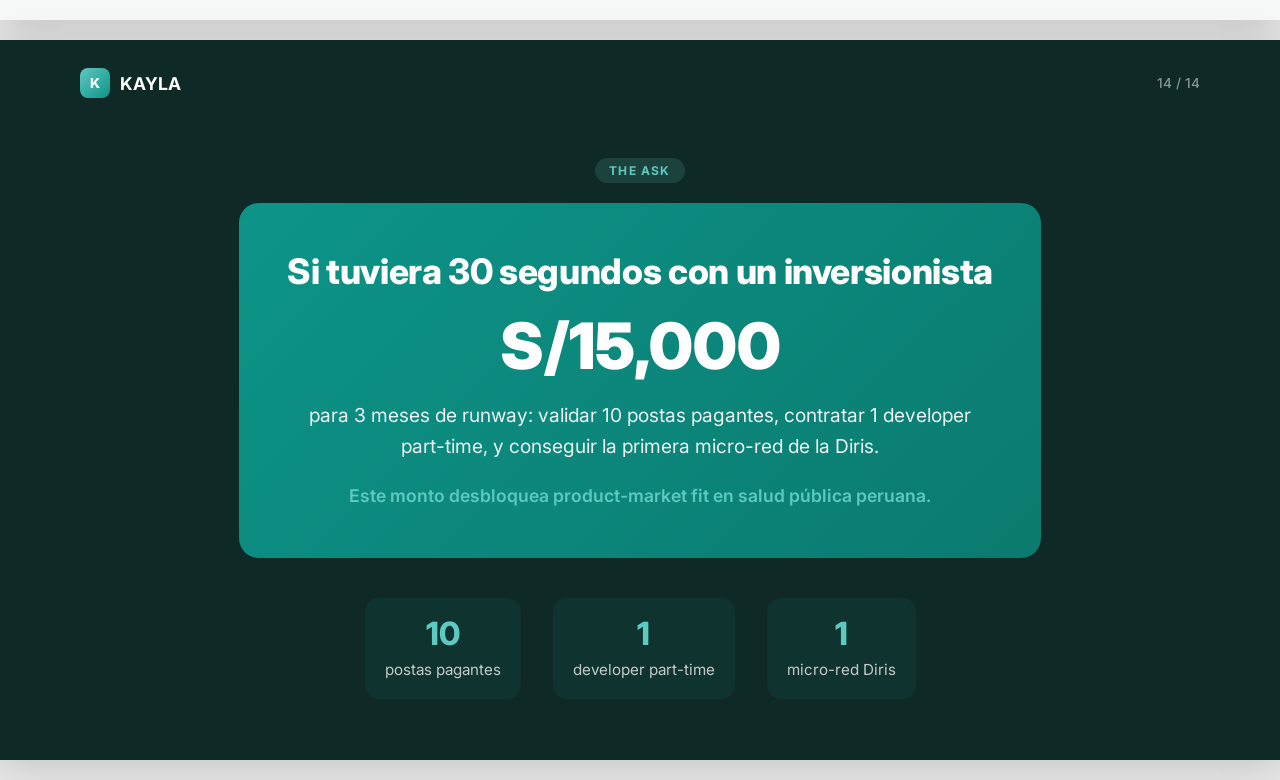
==== commit 9bac4584: "Refinar pitch: hermano=médico, una hora (no dos), sin sanciones, 3 entrevistas - Evidencia 01: 'técn" ====
--- a/docs/pitch.html
+++ b/docs/pitch.html
@@ -439,11 +439,11 @@
   </div>
   <div class="slide-content" style="justify-content:center; align-items:flex-start;">
     <span class="eyebrow">Salud pública · Perú · 2026</span>
-    <h1 style="font-size:3.8rem; max-width:1000px;">Recordatorios automáticos de medicamentos para postas de salud</h1>
+    <h1 style="font-size:3.8rem; max-width:1000px;">Agentes de IA para recordatorios, reservas y confirmaciones de citas</h1>
     <p class="lead" style="font-size:1.5rem; max-width:820px; margin-top:12px;">
-      Automatizamos los recordatorios de medicamentos y controles médicos para pacientes
-      crónicos vía Telegram, reduciendo la pérdida de pacientes en las micro-redes de
-      salud pública del Perú.
+      Plataforma de agentes de IA que automatizan recordatorios, reservas y confirmaciones
+      de citas para postas de salud y clínicas privadas, empezando con Telegram y avanzando
+      hacia llamadas de voz con IA.
     </p>
     <div style="display:flex; gap:16px; margin-top:36px;">
       <span class="pill">MVP funcional</span>
@@ -470,18 +470,18 @@
         <h3 style="font-size:1.5rem; margin-bottom:14px;">Axel Aaron Ccasani Huachua</h3>
         <p style="margin-bottom:16px;">
           Estudiante de Economía en la Universidad del Pacífico. Construye KAYLA como
-          solo founder usando agentes de IA como co-founder técnico.
+          solo founder usando agentes de IA como co-founder de ingeniería.
         </p>
         <p style="color:var(--text-soft);">
-          <strong>Founder-market fit:</strong> hermano es técnico de posta del MINSA en Lima.
+          <strong>Founder-market fit:</strong> hermano es médico de posta del MINSA en Lima.
           Acceso directo al problema, a los usuarios y a las métricas reales de la Diris.
         </p>
       </div>
       <div class="card">
         <h3>Cómo cubro los roles con IA</h3>
         <ul class="check-list" style="margin-top:14px;">
-          <li><strong>Ingeniería:</strong> Claude Code como co-founder técnico</li>
-          <li><strong>Producto:</strong> validación con hermano + médicos reales</li>
+          <li><strong>Ingeniería:</strong> Claude Code como co-founder de ingeniería</li>
+          <li><strong>Producto:</strong> validación con hermano (médico de posta) + médicos reales</li>
           <li><strong>Ops:</strong> GitHub Actions y Streamlit Cloud automatizan</li>
           <li><strong>Datos:</strong> Google Sheets + Python + Streamlit</li>
         </ul>
@@ -504,9 +504,9 @@
     <span class="eyebrow">El problema</span>
     <h2>El 40% de pacientes crónicos no se adhiere al tratamiento</h2>
     <p class="lead" style="max-width:900px; margin-bottom:36px;">
-      Técnicos, médicos y enfermeras de postas de primer nivel del MINSA gestionan
+      Médicos y enfermeras de postas de primer nivel del MINSA gestionan
       pacientes crónicos con Excel y llamadas manuales. Si no cumplen las métricas de la
-      Diris/Diresa, la posta pierde recursos y el personal recibe sanciones.
+      Diris/Diresa, la posta pierde recursos.
     </p>
     <div class="grid-3">
       <div class="stat">
@@ -523,10 +523,10 @@
       </div>
     </div>
     <div class="quote" style="margin-top:36px;">
-      "Si me llegara un mensaje cada mañana con los pacientes que debo llamar, me ahorraría dos horas."
+      "Si me llegara un mensaje cada mañana con los pacientes que debo llamar, me ahorraría una hora."
     </div>
     <p style="color:var(--muted); font-size:0.95rem; margin-top:8px;">
-      — Técnico de posta, Lima (hermano del founder, validación de campo)
+      — Médico de posta, Lima (hermano del founder, validación de campo)
     </p>
     <p style="color:var(--muted); font-size:0.85rem; margin-top:12px;">
       Fuentes: ENDES 2022 (adherencia terapéutica), MINSA OGE 2017 (prevalencia), VA Consultores 2024 (establecimientos)
@@ -711,7 +711,7 @@
       </div>
       <div class="card" style="text-align:center; padding:18px;">
         <h3 style="font-size:1rem;">Relaciones</h3>
-        <p style="font-size:0.9rem;">Founder conectado al sector. Red de contactos con técnicos y médicos del MINSA</p>
+        <p style="font-size:0.9rem;">Founder conectado al sector. Red de contactos con médicos del MINSA</p>
       </div>
       <div class="card" style="text-align:center; padding:18px;">
         <h3 style="font-size:1rem;">Workflow integrado</h3>
@@ -768,14 +768,15 @@
     <span class="eyebrow">Modelo de negocio y pricing</span>
     <h2>Freemium B2B ligero</h2>
     <p class="lead" style="max-width:880px; margin-bottom:32px;">
-      No vendemos al Estado directamente. Vendemos a profesionales de salud que luego
-      presionan hacia arriba. Costo variable por usuario: ~S/0.
+      No vendemos al Estado directamente. Vendemos a profesionales de salud y operadores
+      de micro-redes (médicos, ONG, gestores de varias sedes) que luego presionan hacia
+      arriba. Costo variable por usuario: ~S/0.
     </p>
     <div class="pricing-mini">
       <div class="plan-mini">
         <h3>Gratis</h3>
         <div class="price">S/0</div>
-        <div class="price-sub">/mes</div>
+        <div class="price-sub">/mes · 1 sola sede</div>
         <ul>
           <li>1 posta</li>
           <li>50 pacientes</li>
@@ -786,7 +787,7 @@
       <div class="plan-mini featured">
         <h3>Pro</h3>
         <div class="price">S/49</div>
-        <div class="price-sub">/mes</div>
+        <div class="price-sub">/mes · multi-sede</div>
         <ul>
           <li>3 postas</li>
           <li>500 pacientes</li>
@@ -797,7 +798,7 @@
       <div class="plan-mini">
         <h3>Micro-red</h3>
         <div class="price">S/199</div>
-        <div class="price-sub">/mes</div>
+        <div class="price-sub">/mes · operador</div>
         <ul>
           <li>10 postas</li>
           <li>Pacientes ilimitados</li>
@@ -857,7 +858,7 @@
         <div style="padding-top:12px;">
           <p style="color:rgba(255,255,255,0.9); margin:0;">
             Grupos de Facebook de médicos del MINSA, foros de salud pública, WhatsApp groups
-            de técnicos. <strong>Referrals</strong> de los primeros 10 usuarios.
+            de médicos. <strong>Referrals</strong> de los primeros 10 usuarios.
           </p>
         </div>
       </div>
@@ -899,23 +900,23 @@
       <div class="card" style="text-align:center; border-top:4px solid var(--teal);">
         <div style="font-size:2.4rem; font-weight:800; color:var(--teal);">3</div>
         <h3 style="font-size:1rem;">En lista de espera</h3>
-        <p>Médicos y técnicos esperando prueba del sistema en sus postas.</p>
+        <p>Médicos esperando prueba del sistema en sus postas.</p>
       </div>
       <div class="card" style="text-align:center; border-top:4px solid var(--accent);">
-        <div style="font-size:2.4rem; font-weight:800; color:var(--accent);">5+</div>
+        <div style="font-size:2.4rem; font-weight:800; color:var(--accent);">3</div>
         <h3 style="font-size:1rem;">Entrevistas</h3>
         <p>Conversaciones documentadas con personal de salud sobre el problema.</p>
       </div>
     </div>
     <div class="quote" style="margin-top:32px;">
-      "Si me llegara un mensaje cada mañana con los pacientes que debo llamar, me ahorraría dos horas."
+      "Si me llegara un mensaje cada mañana con los pacientes que debo llamar, me ahorraría una hora."
     </div>
     <p style="color:var(--muted); font-size:0.95rem; margin-top:8px;">
       — Médico de posta, Lima (entrevista de validación, ver docs/research/)
     </p>
   </div>
   <div class="slide-footer">
-    <span>1 posta activa + 3 en espera + 5 entrevistas</span>
+    <span>1 posta activa + 3 en espera + 3 entrevistas</span>
     <span>KAYLA · 2026</span>
   </div>
 </section>
@@ -942,8 +943,8 @@
       </div>
       <div class="timeline-item">
         <div class="timeline-label">12 meses</div>
-        <h3>Micro-red</h3>
-        <p>50 postas (1 micro-red), primer convenio institucional con ONG o municipalidad, integración con HIS del MINSA.</p>
+        <h3>Micro-red + clínicas</h3>
+        <p>50 postas (1 micro-red), expansión a clínicas privadas con agentes de IA de voz para reservas y confirmaciones de citas, plataforma de métricas y reportes, primer convenio institucional (ONG o municipalidad).</p>
       </div>
     </div>
     <div style="margin-top:36px; padding:24px; background:var(--bg-soft); border-radius:14px;">
@@ -982,7 +983,7 @@
       <div class="risk-card">
         <span class="severity severity-med">Medio</span>
         <h3>Solo founder / capacidad</h3>
-        <p><strong>Mitigación:</strong> agentes de IA (Claude Code) como co-founder técnico. MVP mínimo y enfocado. GitHub Actions y Streamlit Cloud automatizan la operación.</p>
+        <p><strong>Mitigación:</strong> agentes de IA (Claude Code) como co-founder de ingeniería. MVP mínimo y enfocado. GitHub Actions y Streamlit Cloud automatizan la operación.</p>
       </div>
     </div>
   </div>
